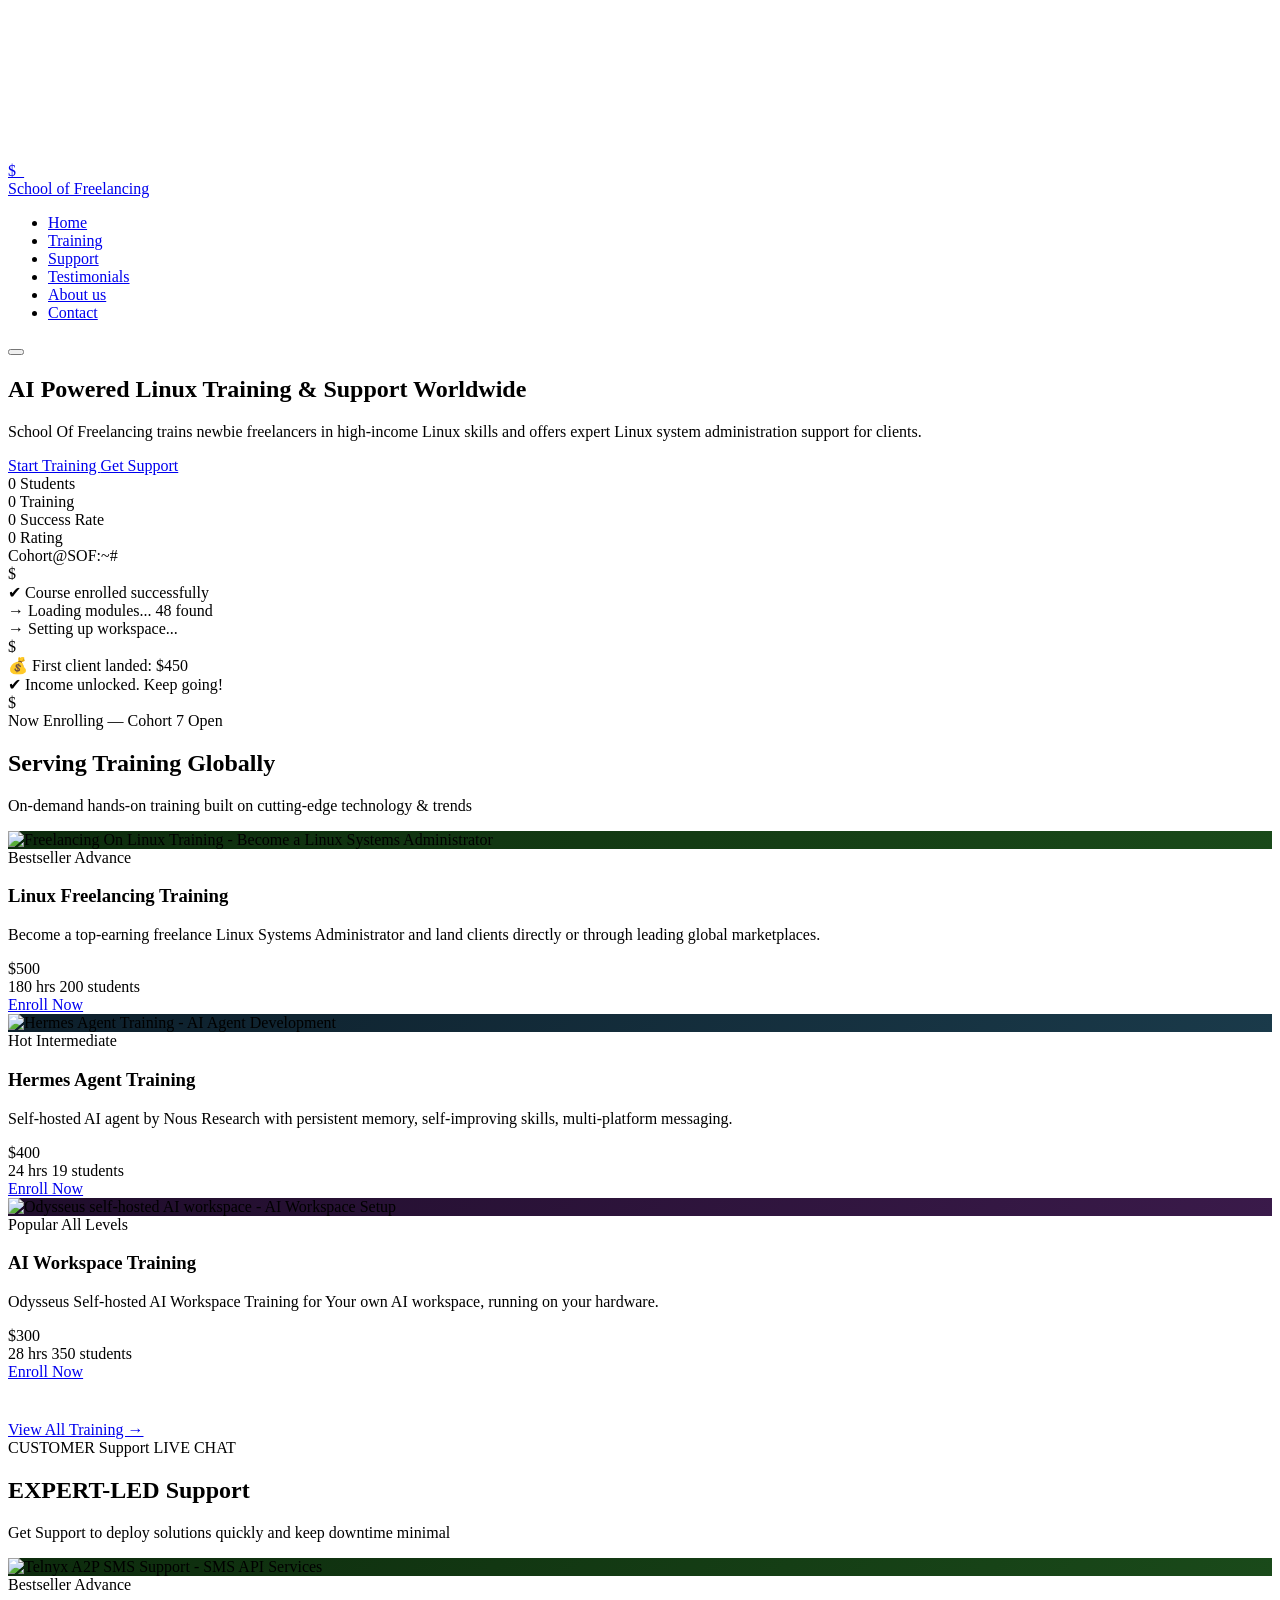
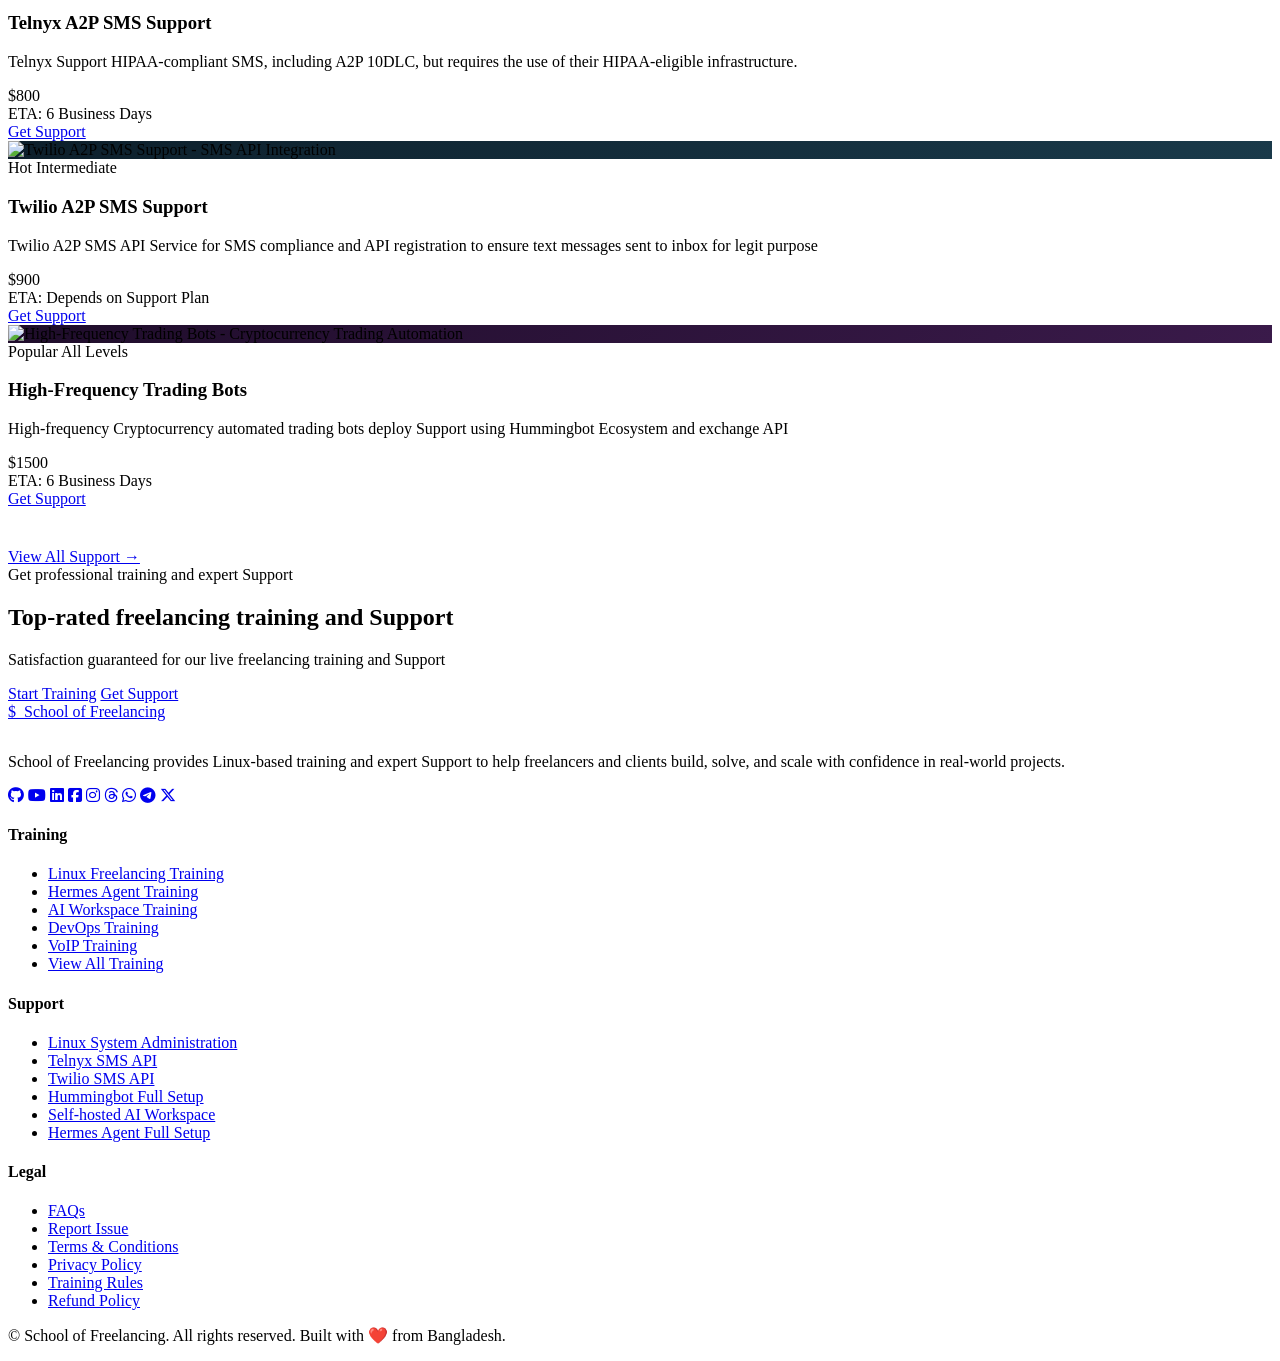
==== index.html @ 06ddefd8 "Optimize index.html with comprehensive SEO configuration for #1 ranking - Enhanced meta tags, struct" ====
<!DOCTYPE html>
<html lang="en">
<head>
<meta charset="UTF-8">
<meta name="viewport" content="width=device-width, initial-scale=1.0">
<title>Linux Freelancing Training & Cloud Support | School Of Freelancing | #1 Rated</title>

<!-- SEO Meta Tags -->
<meta name="description" content="School of Freelancing: #1 rated Linux freelancing training & cloud support. 819+ students, 98% success rate. Guaranteed minimum income (GMI). Instructor-led, 90+ hands-on modules. Enroll today!">
<meta name="keywords" content="linux freelancing training, linux system administration, cloud support, DevOps training, sysadmin freelance, remote work training, Linux certification, AI agent training, VoIP training">
<meta name="author" content="School of Freelancing">
<meta name="robots" content="index, follow, max-snippet:-1, max-image-preview:large, max-video-preview:-1">
<meta name="language" content="English">
<meta name="revisit-after" content="7">
<meta name="generator" content="School of Freelancing">

<!-- Canonical -->
<link rel="canonical" href="https://www.schooloffreelancing.com/">

<!-- Mobile & Accessibility -->
<meta name="theme-color" content="#00ff41">
<meta name="apple-mobile-web-app-capable" content="yes">
<meta name="apple-mobile-web-app-status-bar-style" content="black-translucent">

<!-- Open Graph / Facebook -->
<meta property="og:type" content="website">
<meta property="og:url" content="https://www.schooloffreelancing.com/">
<meta property="og:title" content="Linux Freelancing Training & Cloud Support | School Of Freelancing">
<meta property="og:description" content="#1 Linux freelancing training platform. 819+ students, 98% success rate, GMI guaranteed. Hands-on DevOps, AI, VoIP training for freelancers.">
<meta property="og:image" content="https://www.schooloffreelancing.com/images/og-home.jpg">
<meta property="og:image:width" content="1200">
<meta property="og:image:height" content="630">
<meta property="og:image:type" content="image/jpeg">
<meta property="og:image:alt" content="School Of Freelancing - #1 Linux Freelancing Training & Professional Cloud Support">
<meta property="og:locale" content="en_US">
<meta property="og:site_name" content="School Of Freelancing">

<!-- Twitter Card -->
<meta name="twitter:card" content="summary_large_image">
<meta name="twitter:url" content="https://www.schooloffreelancing.com/">
<meta name="twitter:title" content="Linux Freelancing Training & Cloud Support | School Of Freelancing">
<meta name="twitter:description" content="#1 Linux freelancing training. 819+ students, 98% success rate. Enroll in hands-on training today!">
<meta name="twitter:image" content="https://www.schooloffreelancing.com/images/og-home.jpg">
<meta name="twitter:creator" content="@FreelancingOf">

<!-- Structured Data / Schema.org -->
<script type="application/ld+json">
{
  "@context": "https://schema.org",
  "@graph": [
    {
      "@type": "Organization",
      "@id": "https://www.schooloffreelancing.com/#organization",
      "name": "School of Freelancing",
      "url": "https://www.schooloffreelancing.com",
      "logo": "https://www.schooloffreelancing.com/images/sof-icon-color.png",
      "image": "https://www.schooloffreelancing.com/images/og-home.jpg",
      "description": "School of Freelancing: #1 Linux freelancing training & cloud support platform. 819+ students, 98% success rate, GMI guaranteed.",
      "foundingDate": "2019-06-06",
      "contactPoint": {
        "@type": "ContactPoint",
        "telephone": "+8801748973769",
        "contactType": "Customer Service",
        "email": "office@schooloffreelancing.com",
        "areaServed": "Worldwide"
      },
      "sameAs": [
        "https://www.linkedin.com/company/schooloffreelancing",
        "https://www.facebook.com/SchoolOfFreelancing",
        "https://www.youtube.com/@SchoolOfFreelancing",
        "https://x.com/FreelancingOf",
        "https://www.instagram.com/schooloffreelancing",
        "https://www.threads.com/@schooloffreelancing",
        "https://github.com/SchoolOfFreelancing"
      ],
      "address": {
        "@type": "PostalAddress",
        "addressCountry": "BD",
        "addressLocality": "Bangladesh"
      }
    },
    {
      "@type": "WebSite",
      "@id": "https://www.schooloffreelancing.com/#website",
      "url": "https://www.schooloffreelancing.com",
      "name": "School of Freelancing",
      "description": "Linux Freelancing Training & Cloud Support",
      "potentialAction": {
        "@type": "SearchAction",
        "target": {
          "@type": "EntryPoint",
          "urlTemplate": "https://www.schooloffreelancing.com/training.html?q={search_term_string}"
        },
        "query-input": "required name=search_term_string"
      }
    },
    {
      "@type": "LocalBusiness",
      "@id": "https://www.schooloffreelancing.com/#localbusiness",
      "name": "School of Freelancing",
      "image": "https://www.schooloffreelancing.com/images/og-home.jpg",
      "description": "Linux freelancing training & cloud support services",
      "url": "https://www.schooloffreelancing.com",
      "telephone": "+8801748973769",
      "email": "office@schooloffreelancing.com",
      "areaServed": "Worldwide",
      "priceRange": "$200-$1500",
      "aggregateRating": {
        "@type": "AggregateRating",
        "@id": "https://www.schooloffreelancing.com/#rating",
        "ratingValue": "4.9",
        "ratingCount": "819",
        "bestRating": "5",
        "worstRating": "1"
      }
    },
    {
      "@type": "EducationEvent",
      "name": "Linux Freelancing Training",
      "description": "Hands-on Linux freelancing training for beginners to become professional Linux freelancers",
      "url": "https://www.schooloffreelancing.com/training.html",
      "image": "https://www.schooloffreelancing.com/images/linux.png",
      "startDate": "2026-06-28",
      "endDate": "2026-12-31",
      "eventStatus": "EventScheduled",
      "eventAttendanceMode": "OnlineEventAttendanceMode",
      "organizer": {
        "@type": "Organization",
        "@id": "https://www.schooloffreelancing.com/#organization"
      },
      "offers": {
        "@type": "Offer",
        "url": "https://www.schooloffreelancing.com/training.html",
        "price": "650",
        "priceCurrency": "USD",
        "availability": "https://schema.org/InStock",
        "validFrom": "2026-06-28"
      }
    },
    {
      "@type": "FAQPage",
      "mainEntity": [
        {
          "@type": "Question",
          "name": "What is School of Freelancing?",
          "acceptedAnswer": {
            "@type": "Answer",
            "text": "School of Freelancing is the #1 Linux freelancing training platform offering hands-on courses and professional cloud support services. We have trained 819+ students with a 98% success rate and offer guaranteed minimum income (GMI)."
          }
        },
        {
          "@type": "Question",
          "name": "Do you offer guaranteed minimum income?",
          "acceptedAnswer": {
            "@type": "Answer",
            "text": "Yes! We offer GMI (Guaranteed Minimum Income) to students who complete training and follow our program guidelines. Attend all sessions regularly and don't drop out for guaranteed income support."
          }
        },
        {
          "@type": "Question",
          "name": "What training programs are available?",
          "acceptedAnswer": {
            "@type": "Answer",
            "text": "We offer 20+ training programs including Linux Freelancing (180 hrs), DevOps (GitLab, GitHub Actions), AI Agents (Hermes, OpenClaw, LocalAI), VoIP (Telnyx, Twilio, FusionPBX), and more."
          }
        }
      ]
    }
  ]
}
</script>

<link rel="stylesheet" href="css/style.css">
<link rel="stylesheet" href="https://cdnjs.cloudflare.com/ajax/libs/font-awesome/6.7.2/css/all.min.css">

<!-- Preconnect to external domains -->
<link rel="preconnect" href="https://fonts.googleapis.com">
<link rel="preconnect" href="https://cdnjs.cloudflare.com">
<link rel="dns-prefetch" href="https://www.google-analytics.com">

</head>
<body>

<canvas id="matrix-canvas" role="presentation" aria-hidden="true"></canvas>

<!-- ===== NAVBAR ===== -->
<nav class="navbar" role="navigation" aria-label="Main navigation">
  <div class="nav-container">
    <a href="index.html" class="nav-logo" aria-label="School of Freelancing Home - #1 Linux Training Platform">
      <div class="logo-icon" aria-hidden="true">$_</div>
      <span>School of Freelancing</span>
    </a>
    <ul class="nav-links" id="nav-links" role="list">
       <li><a href="index.html" class="active" target="_self">Home</a></li>
      <li><a href="training.html" target="_self">Training</a></li>
      <li><a href="support.html" target="_self">Support</a></li>
      <li><a href="testimonials.html" target="_self">Testimonials</a></li>
      <li><a href="about.html" target="_self">About us</a></li>        
      <li><a href="contact.html" class="nav-cta" target="_self">Contact</a></li>
    </ul>
    <button class="nav-toggle" aria-label="Toggle mobile menu" aria-expanded="false" aria-controls="nav-links">
      <span></span><span></span><span></span>
    </button>
  </div>
</nav>

<!-- ===== HERO ===== -->
<section class="hero" aria-label="Hero section">
  <div class="hero-container">
    <div class="hero-content">
      
      <h1 class="hero-title" data-reveal data-delay="100">
        AI Powered Linux Training & Support Worldwide
      </h1>
      <p class="hero-subtitle" data-reveal data-delay="200">
      School Of Freelancing trains newbie freelancers in high-income Linux skills and offers expert Linux system administration support for clients.
      </p>
      <div class="hero-actions" data-reveal data-delay="300">
       <a href="training.html" target="_self" class="btn btn-primary btn-lg">
          Start Training
        </a>
        <a href="support.html" target="_self" class="btn btn-outline btn-lg">
          Get Support
        </a>
      </div>
      <div class="hero-stats" data-reveal data-delay="400">
        <div class="stat-item">
          <span class="stat-number" data-count="819" data-suffix="+">0</span>
          <span class="stat-label">Students</span>
        </div>
        <div class="stat-item">
          <span class="stat-number" data-count="21" data-suffix="+">0</span>
          <span class="stat-label">Training</span>
        </div>
        <div class="stat-item">
          <span class="stat-number" data-count="98" data-suffix="%">0</span>
          <span class="stat-label">Success Rate</span>
        </div>
        <div class="stat-item">
          <span class="stat-number" data-count="4.9" data-suffix="★">0</span>
          <span class="stat-label">Rating</span>
        </div>
      </div>
    </div>

    <!-- Terminal Window -->
    <div class="terminal-window animate-float" data-reveal data-delay="200">
      <div class="terminal-bar">
        <div class="terminal-dot dot-red"></div>
        <div class="terminal-dot dot-yellow"></div>
        <div class="terminal-dot dot-green"></div>
        <span class="terminal-title">Cohort@SOF:~#</span>
      </div>
      <div class="terminal-body">
        <div class="terminal-line">
          <span class="prompt">$</span>
          <span class="cmd" data-typewriter="enroll --course=freelancing-masterclass" data-speed="50"></span>
        </div>
        <div class="terminal-line">
          <span class="output success">✔ Course enrolled successfully</span>
        </div>
        <div class="terminal-line">
          <span class="output">→ Loading modules... 48 found</span>
        </div>
        <div class="terminal-line">
          <span class="output">→ Setting up workspace...</span>
        </div>
        <div class="terminal-line">
          <span class="prompt">$</span>
          <span class="cmd" data-typewriter="run --module=1 'Getting Clients'" data-speed="55" data-delay="2000"></span>
        </div>
        <div class="terminal-line">
          <span class="output highlight">💰 First client landed: $450</span>
        </div>
        <div class="terminal-line">
          <span class="output success">✔ Income unlocked. Keep going!</span>
        </div>
        <div class="terminal-line">
          <span class="prompt">$</span>
          <span class="cursor" aria-hidden="true"></span>
        </div>
      </div>
    </div>
  </div>
</section>

<!-- ===== FEATURED COURSES ===== -->
<section class="section" style="background:var(--bg-secondary);" id="courses" aria-labelledby="courses-heading">
  <div class="container">
    <div class="section-header" data-reveal>
        <div class="hero-badge" data-reveal>
        <span>Now Enrolling — Cohort 7 Open</span>
      </div>
      <h2 class="section-title" id="courses-heading"><span>Serving Training Globally</span></h2>
      <p class="section-subtitle">On-demand hands-on training built on cutting-edge technology & trends</p>
    </div>
    <div class="courses-grid">

      <article class="course-card" data-reveal data-delay="0">
      <div class="course-banner" style="background:linear-gradient(135deg,#0d2b0d,#1a4a1a);"><img width="40%" height="40%" src="./images/linux.png" alt="Freelancing On Linux Training - Become a Linux Systems Administrator"></div>
        <div class="course-body">
          <div class="course-tags">
            <span class="tag tag-green">Bestseller</span>
            <span class="tag tag-amber">Advance</span>
          </div>
          <h3 class="course-title">Linux Freelancing Training</h3>
          <p class="course-desc">Become a top-earning freelance Linux Systems Administrator and land clients directly or through leading global marketplaces.</p>
                    <div class="course-meta">
            <div>
              <span class="course-price">$500</span>
            </div>
            <div class="course-info">
              <span>180 hrs</span>
              <span>200 students</span>
            </div>
          </div>
          <a href="enrollment.html" target="_self" class="btn btn-primary" style="width:100%; justify-content:center;">Enroll Now</a>
        </div>
      </article>

      <article class="course-card" data-reveal data-delay="100">
        <div class="course-banner" style="background:linear-gradient(135deg,#0d1f2b,#1a3a4a);"><img width="40%" height="40%" src="./images/hermesagent.png" alt="Hermes Agent Training - AI Agent Development"></div>
        <div class="course-body">
          <div class="course-tags">
            <span class="tag tag-cyan">Hot</span>
            <span class="tag tag-amber">Intermediate</span>
          </div>
          <h3 class="course-title">Hermes Agent Training</h3>
          <p class="course-desc">Self-hosted AI agent by Nous Research with persistent memory, self-improving skills, multi-platform messaging.</p>
          <div class="course-meta">
            <div>
              <span class="course-price">$400</span>
              </div>
            <div class="course-info">
              <span>24 hrs</span>
              <span>19 students</span>
            </div>
          </div>
          <a href="enrollment.html" target="_self" class="btn btn-primary" style="width:100%; justify-content:center;">Enroll Now</a>
        </div>
      </article>

      <article class="course-card" data-reveal data-delay="200">
        <div class="course-banner" style="background:linear-gradient(135deg,#1f0d2b,#3a1a4a);"><img width="40%" height="40%" src="./images/odysseus.png" alt="Odysseus self-hosted AI workspace - AI Workspace Setup"></div>
        <div class="course-body">
          <div class="course-tags">
            <span class="tag tag-green">Popular</span>
            <span class="tag tag-amber">All Levels</span>
          </div>
          <h3 class="course-title">AI Workspace Training</h3>
          <p class="course-desc">Odysseus Self-hosted AI Workspace Training for Your own AI workspace, running on your hardware.</p>
          <div class="course-meta">
            <div>
              <span class="course-price">$300</span>
            </div>
            <div class="course-info">
              <span>28 hrs</span>
              <span>350 students</span>
            </div>
          </div>
          <a href="enrollment.html" target="_self" class="btn btn-primary" style="width:100%; justify-content:center;">Enroll Now</a>
        </div>
      </article>

    </div>
    <div class="text-center" style="margin-top:40px;" data-reveal>
      <a href="training.html" target="_self" class="btn btn-outline btn-lg">View All Training →</a>
    </div>
  </div>
</section>

<!-- ===== FEATURED Support ===== -->
<section class="section" style="background:var(--bg-secondary);" id="services" aria-labelledby="services-heading">
  <div class="container">
    <div class="section-header" data-reveal>
        <div class="hero-badge" data-reveal>
        <span>CUSTOMER Support LIVE CHAT</span>
      </div>
      <h2 class="section-title" id="services-heading"><span>EXPERT-LED Support</span></h2>
      <p class="section-subtitle">Get Support to deploy solutions quickly and keep downtime minimal</p>
    </div>
    <div class="courses-grid">

      <article class="course-card" data-reveal data-delay="0">
      <div class="course-banner" style="background:linear-gradient(135deg,#0d2b0d,#1a4a1a);"><img width="90%" height="90%" src="./images/telnyx.png" alt="Telnyx A2P SMS Support - SMS API Services"></div>
        <div class="course-body">
          <div class="course-tags">
            <span class="tag tag-green">Bestseller</span>
            <span class="tag tag-amber">Advance</span>
          </div>
          <h3 class="course-title">Telnyx A2P SMS Support</h3>
          <p class="course-desc">Telnyx Support HIPAA-compliant SMS, including A2P 10DLC, but requires the use of their HIPAA-eligible infrastructure.</p>
                    <div class="course-meta">
            <div>
              <span class="course-price">$800</span>
            </div>
            <div>
              <span>ETA:</span>
              <span>6 Business Days</span>
            </div>
          </div>
          <a href="support.html" target="_self" class="btn btn-primary" style="width:100%; justify-content:center;">Get Support</a>
        </div>
      </article>

      <article class="course-card" data-reveal data-delay="100">
        <div class="course-banner" style="background:linear-gradient(135deg,#0d1f2b,#1a3a4a);"><img src="./images/twilio.svg" alt="Twilio A2P SMS Support - SMS API Integration"></div>
        <div class="course-body">
          <div class="course-tags">
            <span class="tag tag-cyan">Hot</span>
            <span class="tag tag-amber">Intermediate</span>
          </div>
          <h3 class="course-title">Twilio A2P SMS Support</h3>
          <p class="course-desc">Twilio A2P SMS API Service for SMS compliance and API registration to ensure text messages sent to inbox for legit purpose</p>
          <div class="course-meta">
            <div>
              <span class="course-price">$900
              </div>
           <div>
              <span>ETA:</span>
              <span>Depends on Support Plan</span>
            </div>
          </div>
          <a href="support.html" target="_self" class="btn btn-primary" style="width:100%; justify-content:center;">Get Support</a>
        </div>
      </article>

      <article class="course-card" data-reveal data-delay="200">
        <div class="course-banner" style="background:linear-gradient(135deg,#1f0d2b,#3a1a4a);"><img width="40%" height="40%" src="./images/hummingbot.png" alt="High-Frequency Trading Bots - Cryptocurrency Trading Automation"></div>
        <div class="course-body">
          <div class="course-tags">
            <span class="tag tag-green">Popular</span>
            <span class="tag tag-amber">All Levels</span>
          </div>
          <h3 class="course-title">High-Frequency Trading Bots</h3>
          <p class="course-desc">High-frequency Cryptocurrency automated trading bots deploy Support using Hummingbot Ecosystem and exchange API</p>
          <div class="course-meta">
            <div>
              <span class="course-price">$1500</span>
            </div>
          <div>
              <span>ETA:</span>
              <span>6 Business Days</span>
            </div>
          </div>
          <a href="support.html" target="_self" class="btn btn-primary" style="width:100%; justify-content:center;">Get Support</a>
                  </div>
      </article>

    </div>
    <div class="text-center" style="margin-top:40px;" data-reveal>
      <a href="support.html" target="_self" class="btn btn-outline btn-lg">View All Support →</a>
    </div>
  </div>
</section>

<!-- ===== CTA ===== -->
<section class="section" aria-label="Call to action">
  <div class="container">
    <div class="cta-banner" data-reveal>
      <span class="section-label">Get professional training and expert Support</span>
      <h2><span style="color:var(--text-primary)">Top-rated freelancing training and Support</span></h2>
      <p>Satisfaction guaranteed for our live freelancing training and Support</p>
      <div class="cta-actions">
        <a href="training.html" target="_self" class="btn btn-primary btn-lg">Start Training</a>
        <a href="support.html" target="_self" class="btn btn-outline btn-lg">Get Support</a>
      </div>
    </div>
  </div>
</section>

<!-- ===== FOOTER ===== -->
<footer class="footer" role="contentinfo">
  <div class="container">
    <div class="footer-grid">
      <div class="footer-brand">
        <a href="index.html" class="nav-logo" style="display:inline-flex; margin-bottom:16px;">
          <div class="logo-icon" aria-hidden="true">$_</div>
          <span>School of Freelancing</span>
        </a>
       <p>School of Freelancing provides Linux-based training and expert Support to help freelancers and clients build, solve, and scale with confidence in real-world projects.</p>
        <div class="footer-social">
<a href="https://github.com/SchoolOfFreelancing" target="_blank" rel="noopener noreferrer" aria-label="School of Freelancing on GitHub"><i class="fa-brands fa-github"></i></a>
<a href="https://www.youtube.com/@SchoolOfFreelancing" target="_blank" rel="noopener noreferrer" aria-label="School of Freelancing on YouTube"><i class="fa-brands fa-youtube"></i></a>
<a href="https://www.linkedin.com/company/schooloffreelancing" target="_blank" rel="noopener noreferrer" aria-label="School of Freelancing on LinkedIn"><i class="fa-brands fa-linkedin"></i></a>
<a href="https://www.facebook.com/SchoolOfFreelancing" target="_blank" rel="noopener noreferrer" aria-label="School of Freelancing on Facebook"><i class="fa-brands fa-square-facebook"></i></a>
<a href="https://instagram.com/schooloffreelancing" target="_blank" rel="noopener noreferrer" aria-label="School of Freelancing on Instagram"><i class="fa-brands fa-instagram"></i></a>
<a href="https://www.threads.com/schooloffreelancing" target="_blank" rel="noopener noreferrer" aria-label="School of Freelancing on Threads"><i class="fa-brands fa-threads"></i></a>
<a href="https://wa.me/8801748973769" target="_blank" rel="noopener noreferrer" aria-label="Contact School of Freelancing on WhatsApp"><i class="fa-brands fa-whatsapp"></i></a>
<a href="https://t.me/SchoolOfFreelancingTraining" target="_blank" rel="noopener noreferrer" aria-label="School of Freelancing on Telegram"><i class="fa-brands fa-telegram"></i></a>
<a href="https://x.com/FreelancingOf" target="_blank" rel="noopener noreferrer" aria-label="School of Freelancing on X (Twitter)"><i class="fa-brands fa-x-twitter"></i></a>
   
  </div>
      </div>
      <div class="footer-col">
        <h4>Training</h4>
        <ul class="footer-links">
          <li><a href="training.html" target="_self">Linux Freelancing Training</a></li>
          <li><a href="training.html" target="_self">Hermes Agent Training</a></li>
          <li><a href="training.html" target="_self">AI Workspace Training</a></li>
          <li><a href="training.html" target="_self">DevOps Training</a></li>
          <li><a href="training.html" target="_self">VoIP Training</a></li>
          <li><a href="training.html" target="_self">View All Training</a></li>
        </ul>
      </div>
      <div class="footer-col">
        <h4>Support</h4>
        <ul class="footer-links">
          <li><a href="support.html" target="_self">Linux System Administration</a></li>
          <li><a href="support.html" target="_self">Telnyx SMS API</a></li>
          <li><a href="support.html" target="_self">Twilio SMS API</a></li>
          <li><a href="support.html" target="_self">Hummingbot Full Setup</a></li>
          <li><a href="support.html" target="_self">Self-hosted AI Workspace</a></li>
          <li><a href="support.html" target="_self">Hermes Agent Full Setup</a></li>
        </ul>
      </div>
      <div class="footer-col">
         <h4>Legal</h4>
        <ul class="footer-links">
          <li><a href="faq.html" target="_self">FAQs</a></li>
          <li><a href="https://github.com/SchoolOfFreelancing/Back-Office/issues/new" target="_blank">Report Issue</a></li>
          <li><a href="https://docs.google.com/document/d/100hITwSCOdhseu5dZUq9zSGKJ6lehx1i80rg6lJYVqQ/edit?usp=sharing" target="_blank">Terms & Conditions</a></li>
          <li><a href="https://docs.google.com/document/d/1gsSzuGvcHM8JjuwuH_Uu_bcG5LkAZFlLJZ4UNJGlP7I/edit?usp=sharing" target="_blank">Privacy Policy</a></li>
          <li><a href="https://github.com/SchoolOfFreelancing/Back-Office/wiki" target="_blank">Training Rules</a></li>
          <li><a href="https://github.com/SchoolOfFreelancing/Back-Office/wiki/Refund-Policy" target="_blank">Refund Policy</a></li>
        </ul>
      </div>
    </div>
    <div class="footer-bottom">
      <p>© School of Freelancing. All rights reserved. Built with ❤️ from Bangladesh.</p>
   </div>
  </div>
</footer>

<script src="js/main.js"></script>
</body>
</html>
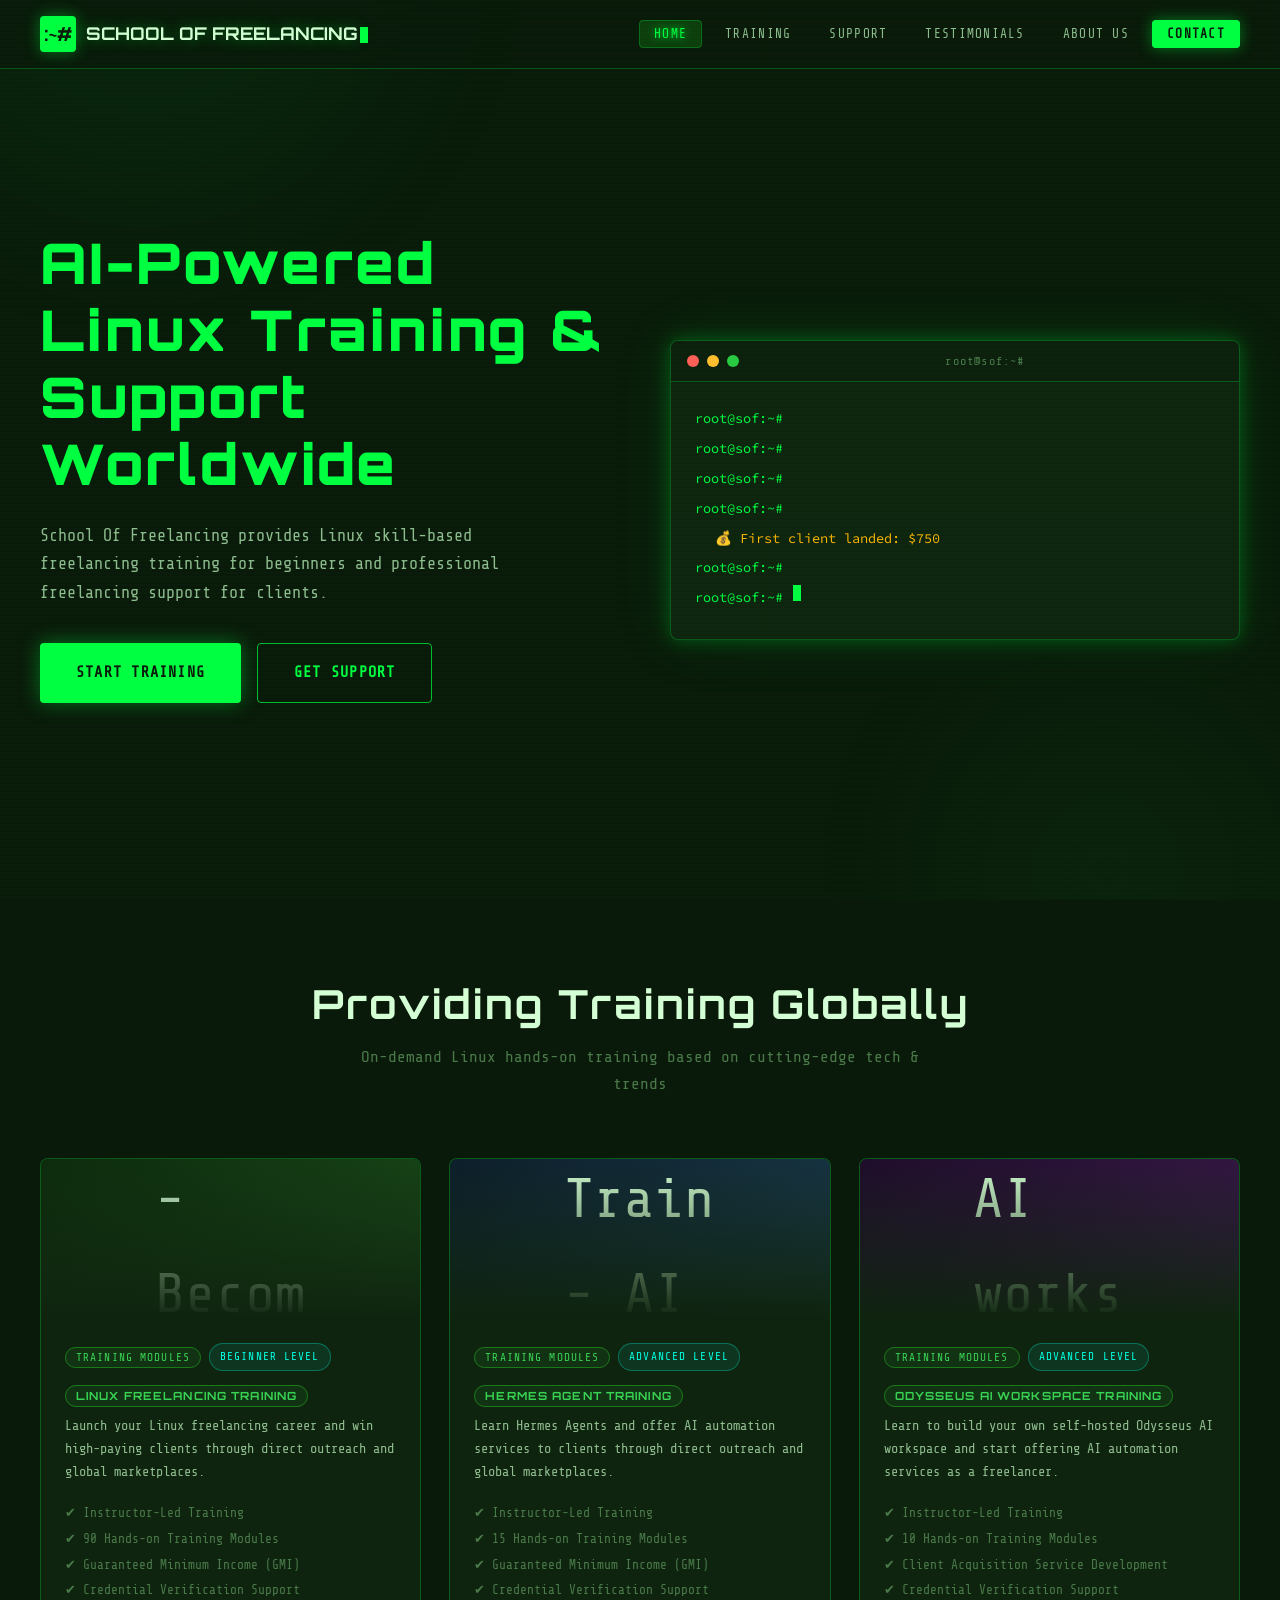
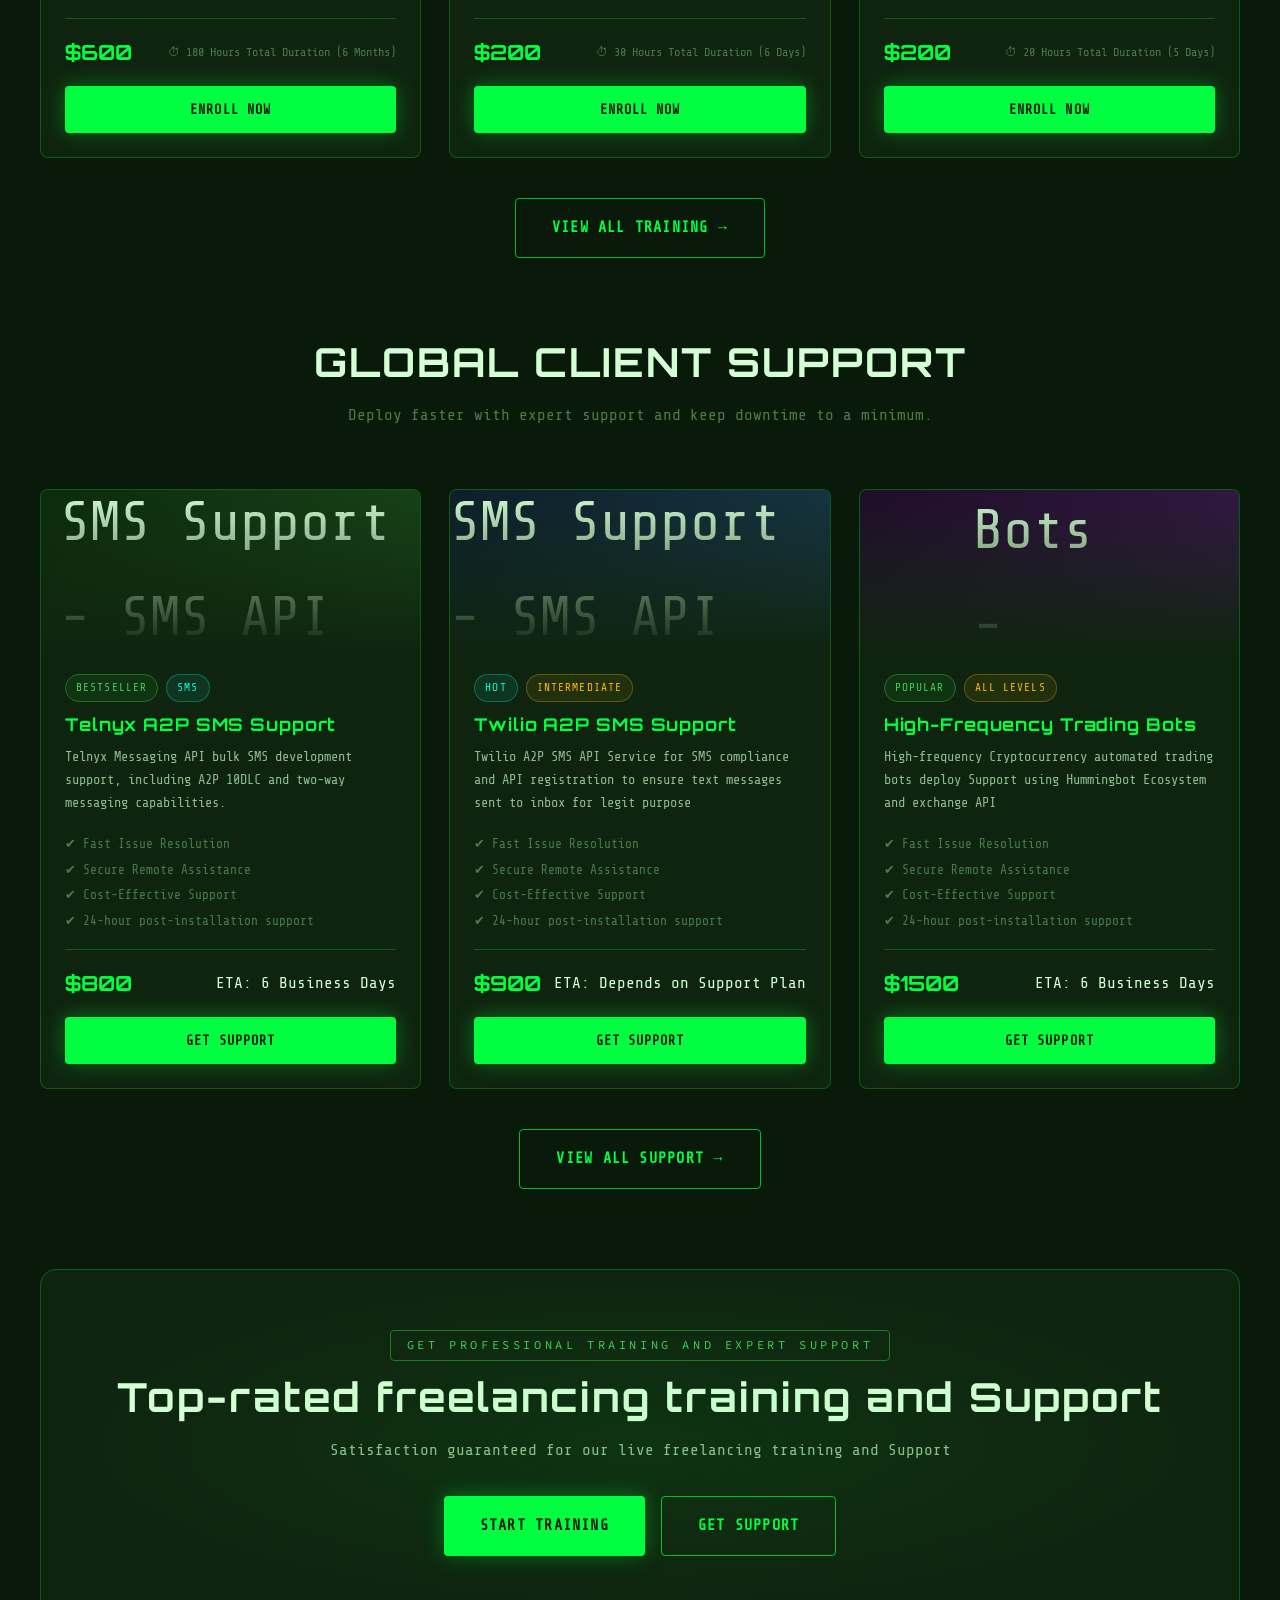
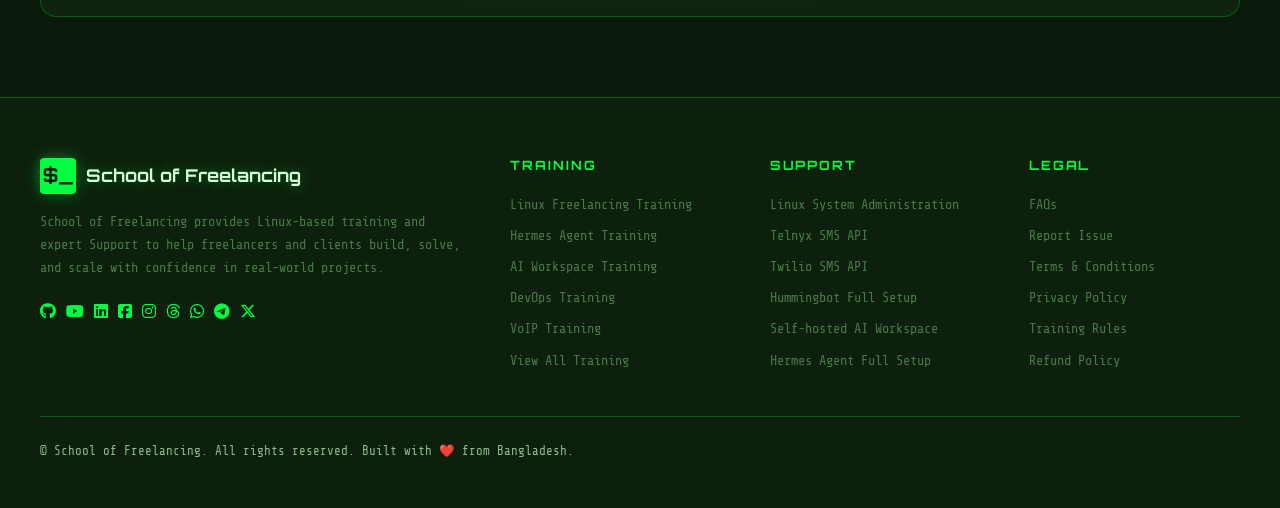
==== commit 4c4d26d3: "update code" ====
--- a/index.html
+++ b/index.html
@@ -6,8 +6,8 @@
 <title>Linux Freelancing Training & Cloud Support | School Of Freelancing | #1 Rated</title>
 
 <!-- SEO Meta Tags -->
-<meta name="description" content="School of Freelancing: #1 rated Linux freelancing training & cloud support. 819+ students, 98% success rate. Guaranteed minimum income (GMI). Instructor-led, 90+ hands-on modules. Enroll today!">
-<meta name="keywords" content="linux freelancing training, linux system administration, cloud support, DevOps training, sysadmin freelance, remote work training, Linux certification, AI agent training, VoIP training">
+<meta name="description" content="School of Freelancing: #1 rated Linux freelancing training & cloud support. 819+ students, 98% success rate. Guaranteed minimum income (GMI). Instructor-led, 90+ hands-on modules.">
+<meta name="keywords" content="linux freelancing training, linux system administration, cloud support, DevOps training, sysadmin freelance, remote work training, Linux certification, AI agent training">
 <meta name="author" content="School of Freelancing">
 <meta name="robots" content="index, follow, max-snippet:-1, max-image-preview:large, max-video-preview:-1">
 <meta name="language" content="English">
@@ -95,6 +95,22 @@
       }
     },
     {
+      "@type": "SearchAction",
+      "@id": "https://www.schooloffreelancing.com/#searchaction",
+      "target": {
+        "@type": "EntryPoint",
+        "urlTemplate": "https://www.schooloffreelancing.com/training.html?q={search_term_string}",
+        "actionPlatform": [
+          "http://schema.org/DesktopWebPlatform",
+          "http://schema.org/MobileWebPlatform"
+        ]
+      },
+      "query-input": [
+        "required name=search_term_string",
+        "required name=course_type"
+      ]
+    },
+    {
       "@type": "LocalBusiness",
       "@id": "https://www.schooloffreelancing.com/#localbusiness",
       "name": "School of Freelancing",
@@ -161,8 +177,77 @@
           "name": "What training programs are available?",
           "acceptedAnswer": {
             "@type": "Answer",
-            "text": "We offer 20+ training programs including Linux Freelancing (180 hrs), DevOps (GitLab, GitHub Actions), AI Agents (Hermes, OpenClaw, LocalAI), VoIP (Telnyx, Twilio, FusionPBX), and more."
+            "text": "We offer 20+ training programs including Linux Freelancing (180 hrs), DevOps (GitLab, GitHub Actions), AI Agents (Hermes, OpenClaw, LocalAI), VoIP (Telnyx, Twilio, FusionPBX), and SMS Gateway training."
           }
+        }
+      ]
+    },
+    {
+      "@type": "BreadcrumbList",
+      "itemListElement": [
+        {
+          "@type": "ListItem",
+          "position": 1,
+          "name": "Home",
+          "item": "https://www.schooloffreelancing.com/"
+        }
+      ]
+    },
+    {
+      "@type": "SiteNavigationElement",
+      "@id": "https://www.schooloffreelancing.com/#navigation",
+      "name": "Main Navigation Sitelinks",
+      "potentialAction": [
+        {
+          "@type": "NavigateAction",
+          "name": "Training Programs",
+          "target": "https://www.schooloffreelancing.com/training.html"
+        },
+        {
+          "@type": "NavigateAction",
+          "name": "Expert Support Services",
+          "target": "https://www.schooloffreelancing.com/support.html"
+        },
+        {
+          "@type": "NavigateAction",
+          "name": "Student Testimonials",
+          "target": "https://www.schooloffreelancing.com/testimonials.html"
+        },
+        {
+          "@type": "NavigateAction",
+          "name": "About School of Freelancing",
+          "target": "https://www.schooloffreelancing.com/about.html"
+        },
+        {
+          "@type": "NavigateAction",
+          "name": "Contact Us",
+          "target": "https://www.schooloffreelancing.com/contact.html"
+        },
+        {
+          "@type": "NavigateAction",
+          "name": "Enrollment",
+          "target": "https://www.schooloffreelancing.com/enrollment.html"
+        }
+      ]
+    },
+    {
+      "@type": "WebPage",
+      "@id": "https://www.schooloffreelancing.com/#webpage",
+      "url": "https://www.schooloffreelancing.com/",
+      "name": "Linux Freelancing Training & Cloud Support",
+      "isPartOf": {
+        "@id": "https://www.schooloffreelancing.com/#website"
+      },
+      "hasPart": [
+        {
+          "@type": "WPHeader",
+          "name": "Training Section",
+          "url": "https://www.schooloffreelancing.com/#courses"
+        },
+        {
+          "@type": "WPHeader",
+          "name": "Support Services",
+          "url": "https://www.schooloffreelancing.com/#services"
         }
       ]
     }
@@ -187,8 +272,7 @@
 <nav class="navbar" role="navigation" aria-label="Main navigation">
   <div class="nav-container">
     <a href="index.html" class="nav-logo" aria-label="School of Freelancing Home - #1 Linux Training Platform">
-      <div class="logo-icon" aria-hidden="true">$_</div>
-      <span>School of Freelancing</span>
+      <div class="logo-icon" aria-hidden="false">:~#</div><span>SCHOOL OF FREELANCING<span class="cursor" aria-hidden="true"></span></span>
     </a>
     <ul class="nav-links" id="nav-links" role="list">
        <li><a href="index.html" class="active" target="_self">Home</a></li>
@@ -208,40 +292,17 @@
 <section class="hero" aria-label="Hero section">
   <div class="hero-container">
     <div class="hero-content">
-      
+     
       <h1 class="hero-title" data-reveal data-delay="100">
-        AI Powered Linux Training & Support Worldwide
+        AI-Powered Linux Training & Support Worldwide
       </h1>
-      <p class="hero-subtitle" data-reveal data-delay="200">
-      School Of Freelancing trains newbie freelancers in high-income Linux skills and offers expert Linux system administration support for clients.
+      <p class="hero-subtitle" data-reveal data-delay="200">School Of Freelancing provides Linux skill-based freelancing training for beginners and professional freelancing support for clients.</p>
       </p>
       <div class="hero-actions" data-reveal data-delay="300">
-       <a href="training.html" target="_self" class="btn btn-primary btn-lg">
-          Start Training
-        </a>
-        <a href="support.html" target="_self" class="btn btn-outline btn-lg">
-          Get Support
-        </a>
-      </div>
-      <div class="hero-stats" data-reveal data-delay="400">
-        <div class="stat-item">
-          <span class="stat-number" data-count="819" data-suffix="+">0</span>
-          <span class="stat-label">Students</span>
-        </div>
-        <div class="stat-item">
-          <span class="stat-number" data-count="21" data-suffix="+">0</span>
-          <span class="stat-label">Training</span>
-        </div>
-        <div class="stat-item">
-          <span class="stat-number" data-count="98" data-suffix="%">0</span>
-          <span class="stat-label">Success Rate</span>
-        </div>
-        <div class="stat-item">
-          <span class="stat-number" data-count="4.9" data-suffix="★">0</span>
-          <span class="stat-label">Rating</span>
-        </div>
-      </div>
-    </div>
+       <a href="training.html" target="_self" class="btn btn-primary btn-lg">Start Training</a>
+        <a href="support.html" target="_self" class="btn btn-outline btn-lg">Get Support</a>
+      </div>
+          </div>
 
     <!-- Terminal Window -->
     <div class="terminal-window animate-float" data-reveal data-delay="200">
@@ -249,34 +310,36 @@
         <div class="terminal-dot dot-red"></div>
         <div class="terminal-dot dot-yellow"></div>
         <div class="terminal-dot dot-green"></div>
-        <span class="terminal-title">Cohort@SOF:~#</span>
-      </div>
+        <span class="terminal-title">root@sof:~#</span>
+      </div>
+      
       <div class="terminal-body">
         <div class="terminal-line">
-          <span class="prompt">$</span>
-          <span class="cmd" data-typewriter="enroll --course=freelancing-masterclass" data-speed="50"></span>
+          <span class="prompt">root@sof:~#</span>
+          <span class="cmd" data-typewriter="enroll --training=Linux Freelancing Training" data-speed="50"></span>
         </div>
         <div class="terminal-line">
-          <span class="output success">✔ Course enrolled successfully</span>
-        </div>
+         <span class="prompt">root@sof:~#</span>
+          <span class="cmd" data-typewriter="Training enrolled successfully" data-speed="50" data-delay="1750"></span>
+                  </div>
         <div class="terminal-line">
-          <span class="output">→ Loading modules... 48 found</span>
+        <span class="prompt">root@sof:~#</span>
+                  <span class="cmd" data-typewriter="Loading training modules... 90 found" data-speed="50" data-delay="2850"></span>
+        </div>
+              <div class="terminal-line">
+          <span class="prompt">root@sof:~#</span>
+          <span class="cmd" data-typewriter="complete --module=89 'search Linux projects'" data-speed="55" data-delay="4500"></span>
         </div>
         <div class="terminal-line">
-          <span class="output">→ Setting up workspace...</span>
+          <span class="output highlight">💰 First client landed: $750</span>
         </div>
         <div class="terminal-line">
-          <span class="prompt">$</span>
-          <span class="cmd" data-typewriter="run --module=1 'Getting Clients'" data-speed="55" data-delay="2000"></span>
+          <span class="prompt">root@sof:~#</span>
+         <span class="cmd" data-typewriter="Income unlocked. search more Linux projects" data-speed="55" data-delay="6000"></span>
+          
         </div>
         <div class="terminal-line">
-          <span class="output highlight">💰 First client landed: $450</span>
-        </div>
-        <div class="terminal-line">
-          <span class="output success">✔ Income unlocked. Keep going!</span>
-        </div>
-        <div class="terminal-line">
-          <span class="prompt">$</span>
+          <span class="prompt">root@sof:~#</span>
           <span class="cursor" aria-hidden="true"></span>
         </div>
       </div>
@@ -284,15 +347,12 @@
   </div>
 </section>
 
-<!-- ===== FEATURED COURSES ===== -->
-<section class="section" style="background:var(--bg-secondary);" id="courses" aria-labelledby="courses-heading">
+<!-- ===== FEATURED TRAINING ===== -->
+<section class="section no-terminal-prompt">
   <div class="container">
-    <div class="section-header" data-reveal>
-        <div class="hero-badge" data-reveal>
-        <span>Now Enrolling — Cohort 7 Open</span>
-      </div>
-      <h2 class="section-title" id="courses-heading"><span>Serving Training Globally</span></h2>
-      <p class="section-subtitle">On-demand hands-on training built on cutting-edge technology & trends</p>
+    <div class="section-header">
+      <h2 class="section-title" id="courses-heading"><span>Providing Training Globally</span></h2>
+      <p class="section-subtitle"><span>On-demand Linux hands-on training based on cutting-edge tech & trends</span></p>
     </div>
     <div class="courses-grid">
 
@@ -300,18 +360,24 @@
       <div class="course-banner" style="background:linear-gradient(135deg,#0d2b0d,#1a4a1a);"><img width="40%" height="40%" src="./images/linux.png" alt="Freelancing On Linux Training - Become a Linux Systems Administrator"></div>
         <div class="course-body">
           <div class="course-tags">
-            <span class="tag tag-green">Bestseller</span>
-            <span class="tag tag-amber">Advance</span>
-          </div>
-          <h3 class="course-title">Linux Freelancing Training</h3>
-          <p class="course-desc">Become a top-earning freelance Linux Systems Administrator and land clients directly or through leading global marketplaces.</p>
+            <a href="https://github.com/SchoolOfFreelancing/Linux-Freelancing-Training.git/" target="_blank"><span class="tag tag-green">Training Modules</span></a>
+            <span class="tag tag-cyan">Beginner Level</span>
+          </div>
+   <h3 class="course-title"><a href="https://github.com/SchoolOfFreelancing/Linux-Freelancing-Training.git/" target="_blank"><span class="tag tag-green">Linux Freelancing Training</a></h3>
+          <p class="course-desc">Launch your Linux freelancing career and win high-paying clients through direct outreach and global marketplaces.</p>
+            <ul style="font-size:0.8rem; color:var(--text-muted); margin-bottom:16px; padding-left:0;">
+            <li style="margin-bottom:4px;">✔ Instructor-Led Training</li>
+            <li style="margin-bottom:4px;">✔ 90 Hands-on Training Modules</li>
+            <li style="margin-bottom:4px;">✔ Guaranteed Minimum Income (GMI)</li>
+            <li>✔ Credential Verification Support</li>
+          </ul>
                     <div class="course-meta">
             <div>
-              <span class="course-price">$500</span>
+              <span class="course-price">$600</span>
             </div>
             <div class="course-info">
-              <span>180 hrs</span>
-              <span>200 students</span>
+              <span>180 Hours Total Duration (6 Months)</span>
+             
             </div>
           </div>
           <a href="enrollment.html" target="_self" class="btn btn-primary" style="width:100%; justify-content:center;">Enroll Now</a>
@@ -322,18 +388,23 @@
         <div class="course-banner" style="background:linear-gradient(135deg,#0d1f2b,#1a3a4a);"><img width="40%" height="40%" src="./images/hermesagent.png" alt="Hermes Agent Training - AI Agent Development"></div>
         <div class="course-body">
           <div class="course-tags">
-            <span class="tag tag-cyan">Hot</span>
-            <span class="tag tag-amber">Intermediate</span>
-          </div>
-          <h3 class="course-title">Hermes Agent Training</h3>
-          <p class="course-desc">Self-hosted AI agent by Nous Research with persistent memory, self-improving skills, multi-platform messaging.</p>
+            <a href="https://github.com/SchoolOfFreelancing/Hermes-Agent-Training.git/" target="_blank"><span class="tag tag-green">Training Modules</span></a>
+            <span class="tag tag-cyan">Advanced Level</span>
+          </div>
+          <h3 class="course-title"><a href="https://github.com/SchoolOfFreelancing/Hermes-Agent-Training.git/" target="_blank"><span class="tag tag-green">Hermes Agent Training</a></h3>
+          <p class="course-desc">Learn Hermes Agents and offer AI automation services to clients through direct outreach and global marketplaces.</p>
+            <ul style="font-size:0.8rem; color:var(--text-muted); margin-bottom:16px; padding-left:0;">
+            <li style="margin-bottom:4px;">✔ Instructor-Led Training</li>
+            <li style="margin-bottom:4px;">✔ 15 Hands-on Training Modules</li>
+            <li style="margin-bottom:4px;">✔ Guaranteed Minimum Income (GMI)</li>
+            <li>✔ Credential Verification Support</li>
+          </ul>
           <div class="course-meta">
             <div>
-              <span class="course-price">$400</span>
+              <span class="course-price">$200</span>
               </div>
             <div class="course-info">
-              <span>24 hrs</span>
-              <span>19 students</span>
+                  <span>30 Hours Total Duration (6 Days)</span>
             </div>
           </div>
           <a href="enrollment.html" target="_self" class="btn btn-primary" style="width:100%; justify-content:center;">Enroll Now</a>
@@ -344,18 +415,23 @@
         <div class="course-banner" style="background:linear-gradient(135deg,#1f0d2b,#3a1a4a);"><img width="40%" height="40%" src="./images/odysseus.png" alt="Odysseus self-hosted AI workspace - AI Workspace Setup"></div>
         <div class="course-body">
           <div class="course-tags">
-            <span class="tag tag-green">Popular</span>
-            <span class="tag tag-amber">All Levels</span>
-          </div>
-          <h3 class="course-title">AI Workspace Training</h3>
-          <p class="course-desc">Odysseus Self-hosted AI Workspace Training for Your own AI workspace, running on your hardware.</p>
+            <a href="https://github.com/SchoolOfFreelancing/Odysseus-AI-Workspace-Training.git/" target="_blank"><span class="tag tag-green">Training Modules</span></a>
+            <span class="tag tag-cyan">Advanced Level</span>
+          </div>
+          <h3 class="course-title"><a href="https://github.com/SchoolOfFreelancing/Odysseus-AI-Workspace-Training.git/" target="_blank"><span class="tag tag-green">Odysseus AI Workspace Training</a></h3>
+          <p class="course-desc">Learn to build your own self-hosted Odysseus AI workspace and start offering AI automation services as a freelancer.</p>
+           <ul style="font-size:0.8rem; color:var(--text-muted); margin-bottom:16px; padding-left:0;">
+            <li style="margin-bottom:4px;">✔ Instructor-Led Training</li>
+            <li style="margin-bottom:4px;">✔ 10 Hands-on Training Modules</li>
+            <li style="margin-bottom:4px;">✔ Client Acquisition Service Development</li>
+            <li>✔ Credential Verification Support</li>
+          </ul>
           <div class="course-meta">
             <div>
-              <span class="course-price">$300</span>
+              <span class="course-price">$200</span>
             </div>
             <div class="course-info">
-              <span>28 hrs</span>
-              <span>350 students</span>
+          <span>20 Hours Total Duration (5 Days)</span>
             </div>
           </div>
           <a href="enrollment.html" target="_self" class="btn btn-primary" style="width:100%; justify-content:center;">Enroll Now</a>
@@ -370,14 +446,12 @@
 </section>
 
 <!-- ===== FEATURED Support ===== -->
-<section class="section" style="background:var(--bg-secondary);" id="services" aria-labelledby="services-heading">
+<section>
   <div class="container">
     <div class="section-header" data-reveal>
-        <div class="hero-badge" data-reveal>
-        <span>CUSTOMER Support LIVE CHAT</span>
-      </div>
-      <h2 class="section-title" id="services-heading"><span>EXPERT-LED Support</span></h2>
-      <p class="section-subtitle">Get Support to deploy solutions quickly and keep downtime minimal</p>
+      
+      <h2 class="section-title" id="services-heading"><span>GLOBAL CLIENT SUPPORT</span></h2>
+      <p class="section-subtitle">Deploy faster with expert support and keep downtime to a minimum.</p>
     </div>
     <div class="courses-grid">
 
@@ -386,10 +460,16 @@
         <div class="course-body">
           <div class="course-tags">
             <span class="tag tag-green">Bestseller</span>
-            <span class="tag tag-amber">Advance</span>
+            <span class="tag tag-cyan">SMS</span>
           </div>
           <h3 class="course-title">Telnyx A2P SMS Support</h3>
-          <p class="course-desc">Telnyx Support HIPAA-compliant SMS, including A2P 10DLC, but requires the use of their HIPAA-eligible infrastructure.</p>
+          <p class="course-desc">Telnyx Messaging API bulk SMS development support, including A2P 10DLC and two-way messaging capabilities.</p>
+           <ul style="font-size:0.8rem; color:var(--text-muted); margin-bottom:16px; padding-left:0;">
+                <li style="margin-bottom:4px;">✔ Fast Issue Resolution</li>
+            <li style="margin-bottom:4px;">✔ Secure Remote Assistance</li>
+            <li style="margin-bottom:4px;">✔ Cost-Effective Support</li>
+            <li>✔ 24-hour post-installation support</li>
+          </ul>
                     <div class="course-meta">
             <div>
               <span class="course-price">$800</span>
@@ -412,6 +492,12 @@
           </div>
           <h3 class="course-title">Twilio A2P SMS Support</h3>
           <p class="course-desc">Twilio A2P SMS API Service for SMS compliance and API registration to ensure text messages sent to inbox for legit purpose</p>
+           <ul style="font-size:0.8rem; color:var(--text-muted); margin-bottom:16px; padding-left:0;">
+                <li style="margin-bottom:4px;">✔ Fast Issue Resolution</li>
+            <li style="margin-bottom:4px;">✔ Secure Remote Assistance</li>
+            <li style="margin-bottom:4px;">✔ Cost-Effective Support</li>
+            <li>✔ 24-hour post-installation support</li>
+          </ul>
           <div class="course-meta">
             <div>
               <span class="course-price">$900
@@ -434,6 +520,12 @@
           </div>
           <h3 class="course-title">High-Frequency Trading Bots</h3>
           <p class="course-desc">High-frequency Cryptocurrency automated trading bots deploy Support using Hummingbot Ecosystem and exchange API</p>
+           <ul style="font-size:0.8rem; color:var(--text-muted); margin-bottom:16px; padding-left:0;">
+                <li style="margin-bottom:4px;">✔ Fast Issue Resolution</li>
+            <li style="margin-bottom:4px;">✔ Secure Remote Assistance</li>
+            <li style="margin-bottom:4px;">✔ Cost-Effective Support</li>
+            <li>✔ 24-hour post-installation support</li>
+          </ul>
           <div class="course-meta">
             <div>
               <span class="course-price">$1500</span>
--- a/css/style.css
+++ b/css/style.css
@@ -0,0 +1,1870 @@
+/* ============================================================
+   School of Freelancing — Dark Forest Green Terminal Theme
+   style.css
+   ============================================================ */
+
+/* ---------- Google Fonts Import ---------- */
+@import url('https://fonts.googleapis.com/css2?family=Share+Tech+Mono&family=Orbitron:wght@400;700;900&family=Source+Code+Pro:wght@300;400;600&display=swap');
+
+/* ---------- CSS Custom Properties ---------- */
+:root {
+  --bg-primary:    #0a1a0a;
+  --bg-secondary:  #0d1f0d;
+  --bg-card:       #0f240f;
+  --bg-glass:      rgba(15, 36, 15, 0.85);
+  --green-bright:  #00ff41;
+  --green-mid:     #39d353;
+  --green-dim:     #1a7a1a;
+  --green-faint:   #0d3d0d;
+  --green-glow:    rgba(0, 255, 65, 0.4);
+  --green-glow2:   rgba(0, 255, 65, 0.15);
+  --text-primary:  #d4ffd4;
+  --text-secondary:#8fbc8f;
+  --text-muted:    #4a7a4a;
+  --accent-amber:  #ffb700;
+  --accent-cyan:   #00ffe1;
+  --border-color:  rgba(0, 255, 65, 0.25);
+  --border-active: rgba(0, 255, 65, 0.7);
+  --font-mono:     'Share Tech Mono', 'Courier New', monospace;
+  --font-display:  'Orbitron', monospace;
+  --font-code:     'Source Code Pro', monospace;
+  --radius-sm:     4px;
+  --radius-md:     8px;
+  --radius-lg:     16px;
+  --shadow-glow:   0 0 20px rgba(0, 255, 65, 0.3), 0 0 60px rgba(0, 255, 65, 0.1);
+  --shadow-card:   0 4px 30px rgba(0, 0, 0, 0.5);
+  --transition:    all 0.3s cubic-bezier(0.4, 0, 0.2, 1);
+}
+
+/* ---------- Reset & Base ---------- */
+*, *::before, *::after { box-sizing: border-box; margin: 0; padding: 0; }
+
+html {
+  scroll-behavior: smooth;
+  font-size: 16px;
+}
+
+body {
+  background-color: var(--bg-primary);
+  color: var(--text-primary);
+  font-family: var(--font-mono);
+  line-height: 1.7;
+  overflow-x: hidden;
+  position: relative;
+}
+
+/* Scanline overlay */
+body::before {
+  content: '';
+  position: fixed;
+  top: 0; left: 0;
+  width: 100%; height: 100%;
+  background: repeating-linear-gradient(
+    0deg,
+    transparent,
+    transparent 2px,
+    rgba(0, 255, 65, 0.015) 2px,
+    rgba(0, 255, 65, 0.015) 4px
+  );
+  pointer-events: none;
+  z-index: 9999;
+}
+
+/* Matrix rain canvas */
+#matrix-canvas {
+  position: fixed;
+  top: 0; left: 0;
+  width: 100%; height: 100%;
+  opacity: 0.04;
+  z-index: 0;
+  pointer-events: none;
+}
+
+/* ---------- Typography ---------- */
+h1, h2, h3, h4, h5, h6 {
+  font-family: var(--font-display);
+  color: var(--green-bright);
+  line-height: 1.2;
+  letter-spacing: 0.05em;
+}
+
+h1 { font-size: clamp(2rem, 5vw, 3.5rem); font-weight: 900; }
+h2 { font-size: clamp(1.5rem, 3.5vw, 2.5rem); font-weight: 700; }
+h3 { font-size: clamp(1.1rem, 2.5vw, 1.6rem); }
+h4 { font-size: 1.1rem; }
+
+p { margin-bottom: 1rem; color: var(--text-secondary); }
+
+a {
+  color: var(--green-bright);
+  text-decoration: none;
+  transition: var(--transition);
+}
+a:hover { color: #fff; text-shadow: 0 0 10px var(--green-bright); }
+
+ul { list-style: none; }
+
+img { max-width: 100%; height: auto; display: block; }
+
+/* ---------- Selection ---------- */
+::selection {
+  background: var(--green-bright);
+  color: var(--bg-primary);
+}
+
+/* ---------- Scrollbar ---------- */
+::-webkit-scrollbar { width: 8px; }
+::-webkit-scrollbar-track { background: var(--bg-primary); }
+::-webkit-scrollbar-thumb {
+  background: var(--green-dim);
+  border-radius: 4px;
+}
+::-webkit-scrollbar-thumb:hover { background: var(--green-bright); }
+
+/* ---------- Layout Utilities ---------- */
+.container {
+  width: min(1200px, 94%);
+  margin-inline: auto;
+}
+
+.section {
+  padding: 80px 0;
+  position: relative;
+  z-index: 1;
+}
+
+.section-header {
+  text-align: center;
+  margin-bottom: 60px;
+}
+
+.section-label {
+  display: inline-block;
+  font-family: var(--font-code);
+  font-size: 0.75rem;
+  color: var(--green-mid);
+  letter-spacing: 0.3em;
+  text-transform: uppercase;
+  margin-bottom: 12px;
+  border: 1px solid var(--green-dim);
+  padding: 4px 16px;
+  border-radius: var(--radius-sm);
+}
+
+.section-title {
+  margin-bottom: 16px;
+}
+
+.section-title span { color: var(--text-primary); }
+
+.section-subtitle {
+  font-size: 1rem;
+  color: var(--text-muted);
+  max-width: 600px;
+  margin-inline: auto;
+}
+
+/* Terminal prompt decorations */
+.section-header::before {
+  content: "";
+}
+
+/* ---------- Navigation ---------- */
+.navbar {
+  position: fixed;
+  top: 0; left: 0;
+  width: 100%;
+  z-index: 1000;
+  padding: 16px 0;
+  background: rgba(10, 26, 10, 0.9);
+  backdrop-filter: blur(12px);
+  border-bottom: 1px solid var(--border-color);
+  transition: var(--transition);
+}
+
+.navbar.scrolled {
+  padding: 10px 0;
+  border-bottom-color: var(--border-active);
+  box-shadow: 0 4px 30px rgba(0, 255, 65, 0.1);
+}
+
+.nav-container {
+  display: flex;
+  align-items: center;
+  justify-content: space-between;
+  width: min(1200px, 94%);
+  margin-inline: auto;
+}
+
+.nav-logo {
+  display: flex;
+  align-items: center;
+  gap: 10px;
+  font-family: var(--font-display);
+  font-size: 1.1rem;
+  font-weight: 700;
+  color: var(--green-bright);
+  text-shadow: 0 0 15px var(--green-glow);
+}
+
+.nav-logo .logo-icon {
+  width: 36px; height: 36px;
+  background: var(--green-bright);
+  border-radius: var(--radius-sm);
+  display: flex; align-items: center; justify-content: center;
+  color: var(--bg-primary);
+  font-size: 1.2rem;
+  box-shadow: 0 0 15px var(--green-glow);
+}
+
+.nav-logo span { color: var(--text-primary); }
+
+.nav-links {
+  display: flex;
+  align-items: center;
+  gap: 8px;
+}
+
+.nav-links a {
+  font-size: 0.8rem;
+  letter-spacing: 0.1em;
+  text-transform: uppercase;
+  color: var(--text-secondary);
+  padding: 6px 14px;
+  border-radius: var(--radius-sm);
+  border: 1px solid transparent;
+  transition: var(--transition);
+}
+
+.nav-links a:hover,
+.nav-links a.active {
+  color: var(--green-bright);
+  border-color: var(--border-color);
+  background: var(--green-faint);
+  text-shadow: 0 0 8px var(--green-bright);
+}
+
+.nav-cta {
+  background: var(--green-bright) !important;
+  color: var(--bg-primary) !important;
+  border-color: var(--green-bright) !important;
+  font-weight: 600;
+  box-shadow: 0 0 15px var(--green-glow);
+}
+
+.nav-cta:hover {
+  background: var(--green-mid) !important;
+  text-shadow: none !important;
+  transform: translateY(-1px);
+}
+
+.nav-toggle {
+  display: none;
+  flex-direction: column;
+  gap: 5px;
+  cursor: pointer;
+  background: none;
+  border: none;
+  padding: 4px;
+}
+
+.nav-toggle span {
+  display: block;
+  width: 24px; height: 2px;
+  background: var(--green-bright);
+  border-radius: 2px;
+  transition: var(--transition);
+}
+
+/* ---------- Hero Section ---------- */
+.hero {
+  min-height: 100vh;
+  display: flex;
+  align-items: center;
+  padding-top: 80px;
+  position: relative;
+  overflow: hidden;
+}
+
+.hero::before {
+  content: '';
+  position: absolute;
+  top: -50%; left: -20%;
+  width: 800px; height: 800px;
+  background: radial-gradient(circle, rgba(0, 255, 65, 0.06) 0%, transparent 70%);
+  pointer-events: none;
+}
+
+.hero::after {
+  content: '';
+  position: absolute;
+  bottom: -30%; right: -10%;
+  width: 600px; height: 600px;
+  background: radial-gradient(circle, rgba(57, 211, 83, 0.04) 0%, transparent 70%);
+  pointer-events: none;
+}
+
+.hero-container {
+  display: grid;
+  grid-template-columns: 1fr 1fr;
+  gap: 60px;
+  align-items: center;
+  width: min(1200px, 94%);
+  margin-inline: auto;
+  position: relative;
+  z-index: 1;
+}
+
+.hero-badge {
+  display: inline-flex;
+  align-items: center;
+  gap: 8px;
+  background: var(--green-faint);
+  border: 1px solid var(--border-color);
+  border-radius: 100px;
+  padding: 6px 16px;
+  font-size: 0.75rem;
+  color: var(--green-mid);
+  margin-bottom: 24px;
+  letter-spacing: 0.1em;
+}
+
+.hero-badge::before { content: '●'; color: var(--green-bright); animation: blink 1s infinite; }
+
+.hero-title {
+  margin-bottom: 24px;
+}
+
+.hero-title .line2 {
+  color: var(--text-primary);
+  display: block;
+}
+
+.hero-title .highlight {
+  color: var(--green-bright);
+  text-shadow: 0 0 30px var(--green-glow);
+}
+
+.hero-subtitle {
+  font-size: 1.05rem;
+  color: var(--text-secondary);
+  margin-bottom: 36px;
+  max-width: 500px;
+}
+
+.hero-actions {
+  display: flex;
+  gap: 16px;
+  flex-wrap: wrap;
+  margin-bottom: 48px;
+}
+
+.hero-stats {
+  display: flex;
+  gap: 32px;
+}
+
+.stat-item {
+  text-align: left;
+}
+
+.stat-number {
+  font-family: var(--font-display);
+  font-size: 1.8rem;
+  font-weight: 900;
+  color: var(--green-bright);
+  text-shadow: 0 0 15px var(--green-glow);
+  display: block;
+  line-height: 1;
+  margin-bottom: 4px;
+}
+
+.stat-label {
+  font-size: 0.7rem;
+  color: var(--text-muted);
+  letter-spacing: 0.1em;
+  text-transform: uppercase;
+}
+
+/* Terminal Window */
+.terminal-window {
+  background: var(--bg-card);
+  border: 1px solid var(--border-color);
+  border-radius: var(--radius-md);
+  overflow: hidden;
+  box-shadow: var(--shadow-glow), var(--shadow-card);
+}
+
+.terminal-bar {
+  background: var(--bg-secondary);
+  padding: 10px 16px;
+  display: flex;
+  align-items: center;
+  gap: 8px;
+  border-bottom: 1px solid var(--border-color);
+}
+
+.terminal-dot {
+  width: 12px; height: 12px;
+  border-radius: 50%;
+}
+
+.dot-red    { background: #ff5f57; }
+.dot-yellow { background: #ffbd2e; }
+.dot-green  { background: #28ca41; }
+
+.terminal-title {
+  flex: 1;
+  text-align: center;
+  font-size: 0.75rem;
+  color: var(--text-muted);
+  letter-spacing: 0.1em;
+}
+
+.terminal-body {
+  padding: 24px;
+  font-family: var(--font-code);
+  font-size: 0.85rem;
+  line-height: 1.9;
+}
+
+.terminal-line {
+  display: flex;
+  gap: 8px;
+  margin-bottom: 4px;
+}
+
+.prompt { color: var(--green-bright); }
+.cmd    { color: var(--text-primary); }
+.output { color: var(--text-secondary); padding-left: 20px; }
+.output.success { color: var(--green-mid); }
+.output.highlight { color: var(--accent-amber); }
+
+.cursor {
+  display: inline-block;
+  width: 8px; height: 16px;
+  background: var(--green-bright);
+  animation: blink 1s infinite;
+  vertical-align: middle;
+  margin-left: 2px;
+}
+
+/* ---------- Buttons ---------- */
+.btn {
+  display: inline-flex;
+  align-items: center;
+  gap: 8px;
+  padding: 12px 28px;
+  border-radius: var(--radius-sm);
+  font-family: var(--font-mono);
+  font-size: 0.85rem;
+  letter-spacing: 0.08em;
+  text-transform: uppercase;
+  font-weight: 600;
+  cursor: pointer;
+  border: none;
+  transition: var(--transition);
+  text-decoration: none;
+  position: relative;
+  overflow: hidden;
+}
+
+.btn::before {
+  content: '';
+  position: absolute;
+  top: 0; left: -100%;
+  width: 100%; height: 100%;
+  background: linear-gradient(90deg, transparent, rgba(255,255,255,0.1), transparent);
+  transition: left 0.5s;
+}
+
+.btn:hover::before { left: 100%; }
+
+.btn-primary {
+  background: var(--green-bright);
+  color: var(--bg-primary);
+  box-shadow: 0 0 20px var(--green-glow), 0 4px 15px rgba(0,0,0,0.3);
+}
+
+.btn-primary:hover {
+  background: #00e639;
+  transform: translateY(-2px);
+  box-shadow: 0 0 30px var(--green-glow), 0 8px 25px rgba(0,0,0,0.4);
+  color: var(--bg-primary);
+}
+
+.btn-outline {
+  background: transparent;
+  color: var(--green-bright);
+  border: 1px solid var(--border-active);
+}
+
+.btn-outline:hover {
+  background: var(--green-faint);
+  color: var(--green-bright);
+  box-shadow: 0 0 15px var(--green-glow2);
+  transform: translateY(-2px);
+}
+
+.btn-secondary {
+  background: var(--bg-card);
+  color: var(--text-secondary);
+  border: 1px solid var(--border-color);
+}
+
+.btn-secondary:hover {
+  color: var(--green-bright);
+  border-color: var(--border-active);
+}
+
+.btn-lg {
+  padding: 16px 36px;
+  font-size: 0.95rem;
+}
+
+.btn-sm {
+  padding: 8px 18px;
+  font-size: 0.78rem;
+}
+
+/* ---------- Cards ---------- */
+.card {
+  background: var(--bg-card);
+  border: 1px solid var(--border-color);
+  border-radius: var(--radius-md);
+  padding: 28px;
+  transition: var(--transition);
+  position: relative;
+  overflow: hidden;
+}
+
+.card::before {
+  content: '';
+  position: absolute;
+  top: 0; left: 0;
+  width: 100%; height: 2px;
+  background: linear-gradient(90deg, transparent, var(--green-bright), transparent);
+  opacity: 0;
+  transition: var(--transition);
+}
+
+.card:hover {
+  border-color: var(--border-active);
+  transform: translateY(-4px);
+  box-shadow: var(--shadow-glow), var(--shadow-card);
+}
+
+.card:hover::before { opacity: 1; }
+
+/* ---------- Features Grid ---------- */
+.features-grid {
+  display: grid;
+  grid-template-columns: repeat(auto-fit, minmax(280px, 1fr));
+  gap: 24px;
+}
+
+.feature-card {
+  background: var(--bg-card);
+  border: 1px solid var(--border-color);
+  border-radius: var(--radius-md);
+  padding: 28px;
+  transition: var(--transition);
+  position: relative;
+  overflow: hidden;
+}
+
+.feature-card::before {
+  content: '';
+  position: absolute;
+  top: 0; left: 0;
+  width: 100%; height: 2px;
+  background: linear-gradient(90deg, transparent, var(--green-bright), transparent);
+  opacity: 0;
+  transition: var(--transition);
+}
+
+.feature-card:hover {
+  border-color: var(--border-active);
+  transform: translateY(-4px);
+  box-shadow: var(--shadow-glow), var(--shadow-card);
+}
+
+.feature-card:hover::before { opacity: 1; }
+
+.feature-icon {
+  width: 52px; height: 52px;
+  background: var(--green-faint);
+  border: 1px solid var(--border-color);
+  border-radius: var(--radius-sm);
+  display: flex; align-items: center; justify-content: center;
+  font-size: 1.5rem;
+  margin-bottom: 20px;
+  transition: var(--transition);
+}
+
+.feature-card:hover .feature-icon {
+  background: var(--green-bright);
+  border-color: var(--green-bright);
+  box-shadow: 0 0 20px var(--green-glow);
+}
+
+.feature-title {
+  font-family: var(--font-display);
+  font-size: 1rem;
+  font-weight: 700;
+  color: var(--green-bright);
+  margin-bottom: 10px;
+  letter-spacing: 0.05em;
+}
+
+.feature-desc {
+  font-size: 0.88rem;
+  color: var(--text-secondary);
+  line-height: 1.7;
+  margin: 0;
+}
+
+/* ---------- Courses Section ---------- */
+.courses-grid {
+  display: grid;
+  grid-template-columns: repeat(auto-fit, minmax(320px, 1fr));
+  gap: 28px;
+}
+
+.course-card {
+  background: var(--bg-card);
+  border: 1px solid var(--border-color);
+  border-radius: var(--radius-md);
+  overflow: hidden;
+  transition: var(--transition);
+  display: flex;
+  flex-direction: column;
+}
+
+.course-card:hover {
+  border-color: var(--border-active);
+  transform: translateY(-6px);
+  box-shadow: var(--shadow-glow), var(--shadow-card);
+}
+
+.course-banner {
+  height: 160px;
+  display: flex;
+  align-items: center;
+  justify-content: center;
+  font-size: 3.5rem;
+  position: relative;
+  overflow: hidden;
+}
+
+.course-banner::after {
+  content: '';
+  position: absolute;
+  inset: 0;
+  background: linear-gradient(180deg, transparent, var(--bg-card));
+}
+
+.course-body {
+  padding: 24px;
+  flex: 1;
+  display: flex;
+  flex-direction: column;
+}
+
+.course-tags {
+  display: flex;
+  gap: 8px;
+  flex-wrap: wrap;
+  margin-bottom: 12px;
+}
+
+.tag {
+  font-size: 0.7rem;
+  letter-spacing: 0.1em;
+  text-transform: uppercase;
+  padding: 3px 10px;
+  border-radius: 100px;
+  border: 1px solid;
+}
+
+.tag-green  { color: var(--green-mid);    border-color: var(--green-dim);     background: rgba(57,211,83,0.08); }
+.tag-amber  { color: var(--accent-amber); border-color: rgba(255,183,0,0.3);  background: rgba(255,183,0,0.08); }
+.tag-cyan   { color: var(--accent-cyan);  border-color: rgba(0,255,225,0.3);  background: rgba(0,255,225,0.08); }
+
+.course-title {
+  font-size: 1.1rem;
+  margin-bottom: 10px;
+  color: var(--green-bright);
+}
+
+.course-desc {
+  font-size: 0.85rem;
+  color: var(--text-secondary);
+  line-height: 1.7;
+  margin-bottom: 20px;
+  flex: 1;
+}
+
+.course-meta {
+  display: flex;
+  align-items: center;
+  justify-content: space-between;
+  padding-top: 16px;
+  border-top: 1px solid var(--border-color);
+  margin-bottom: 16px;
+}
+
+.course-price {
+  font-family: var(--font-display);
+  font-size: 1.3rem;
+  font-weight: 700;
+  color: var(--green-bright);
+}
+
+.course-price .currency { font-size: 0.9rem; }
+.course-price .original {
+  text-decoration: line-through;
+  color: var(--text-muted);
+  font-size: 0.85rem;
+  font-family: var(--font-mono);
+  margin-left: 8px;
+}
+
+.course-info {
+  font-size: 0.75rem;
+  color: var(--text-muted);
+  display: flex;
+  gap: 12px;
+}
+
+.course-info span::before { content: '⏱ '; }
+
+
+/* ---------- Testimonials ---------- */
+.testimonials-grid {
+  display: grid;
+  grid-template-columns: repeat(auto-fit, minmax(300px, 1fr));
+  gap: 24px;
+}
+
+.testimonial-card {
+  background: var(--bg-card);
+  border: 1px solid var(--border-color);
+  border-radius: var(--radius-md);
+  padding: 28px;
+  transition: var(--transition);
+}
+
+.testimonial-card:hover {
+  border-color: var(--border-active);
+  box-shadow: var(--shadow-glow2);
+}
+
+.testimonial-quote {
+  font-size: 2.5rem;
+  color: var(--green-dim);
+  line-height: 1;
+  margin-bottom: 12px;
+}
+
+.testimonial-text {
+  font-size: 0.9rem;
+  color: var(--text-secondary);
+  font-style: italic;
+  line-height: 1.8;
+  margin-bottom: 20px;
+}
+
+.testimonial-author {
+  display: flex;
+  align-items: center;
+  gap: 12px;
+}
+
+.author-avatar {
+  width: 44px; height: 44px;
+  border-radius: 50%;
+  background: var(--green-faint);
+  border: 2px solid var(--green-dim);
+  display: flex; align-items: center; justify-content: center;
+  font-size: 1.2rem;
+}
+
+.author-name {
+  font-family: var(--font-display);
+  font-size: 0.85rem;
+  font-weight: 700;
+  color: var(--green-bright);
+}
+
+.author-role {
+  font-size: 0.75rem;
+  color: var(--text-muted);
+}
+
+.stars { color: var(--accent-amber); font-size: 0.8rem; }
+
+/* ---------- CTA Banner ---------- */
+.cta-banner {
+  background: var(--bg-card);
+  border: 1px solid var(--border-color);
+  border-radius: var(--radius-lg);
+  padding: 60px 40px;
+  text-align: center;
+  position: relative;
+  overflow: hidden;
+}
+
+.cta-banner::before {
+  content: '';
+  position: absolute;
+  inset: 0;
+  background: radial-gradient(ellipse at center, rgba(0, 255, 65, 0.07) 0%, transparent 70%);
+}
+
+.cta-banner h2 { margin-bottom: 16px; }
+.cta-banner p  { color: var(--text-secondary); margin-bottom: 32px; }
+
+.cta-actions {
+  display: flex;
+  gap: 16px;
+  justify-content: center;
+  flex-wrap: wrap;
+}
+
+/* ---------- Footer ---------- */
+.footer {
+  background: var(--bg-secondary);
+  border-top: 1px solid var(--border-color);
+  padding: 60px 0 30px;
+  position: relative;
+  z-index: 1;
+}
+
+.footer-grid {
+  display: grid;
+  grid-template-columns: 2fr 1fr 1fr 1fr;
+  gap: 48px;
+  margin-bottom: 40px;
+}
+
+.footer-brand p {
+  font-size: 0.85rem;
+  color: var(--text-muted);
+  margin-bottom: 20px;
+}
+
+.footer-social {
+  display: flex;
+  gap: 10px;
+}
+
+.social-btn {
+  width: 36px; height: 36px;
+  border: 1px solid var(--border-color);
+  border-radius: var(--radius-sm);
+  display: flex; align-items: center; justify-content: center;
+  color: var(--text-muted);
+  font-size: 0.9rem;
+  transition: var(--transition);
+}
+
+.social-btn:hover {
+  border-color: var(--green-bright);
+  color: var(--green-bright);
+  box-shadow: 0 0 10px var(--green-glow);
+}
+
+.footer-col h4 {
+  font-family: var(--font-display);
+  font-size: 0.8rem;
+  letter-spacing: 0.15em;
+  text-transform: uppercase;
+  color: var(--green-bright);
+  margin-bottom: 16px;
+}
+
+.footer-links a {
+  display: block;
+  font-size: 0.85rem;
+  color: var(--text-muted);
+  padding: 4px 0;
+  transition: var(--transition);
+}
+
+.footer-links a:hover {
+  color: var(--green-bright);
+  padding-left: 8px;
+}
+
+.footer-bottom {
+  border-top: 1px solid var(--border-color);
+  padding-top: 24px;
+  display: flex;
+  align-items: center;
+  justify-content: space-between;
+  font-size: 0.78rem;
+  color: var(--text-muted);
+}
+
+.footer-bottom a { color: var(--text-muted); }
+.footer-bottom a:hover { color: var(--green-bright); }
+
+/* ---------- Page Hero ---------- */
+.page-hero {
+  padding: 140px 0 80px;
+  text-align: center;
+  position: relative;
+  overflow: hidden;
+}
+
+.page-hero::before {
+  content: '';
+  position: absolute;
+  top: 50%; left: 50%;
+  transform: translate(-50%, -50%);
+  width: 600px; height: 400px;
+  background: radial-gradient(ellipse, rgba(0,255,65,0.06) 0%, transparent 70%);
+  pointer-events: none;
+}
+
+.page-hero-label {
+  display: inline-block;
+  font-size: 0.75rem;
+  color: var(--green-mid);
+  letter-spacing: 0.3em;
+  text-transform: uppercase;
+  margin-bottom: 12px;
+  border: 1px solid var(--green-dim);
+  padding: 4px 16px;
+  border-radius: var(--radius-sm);
+}
+
+.page-hero h1 { margin-bottom: 16px; }
+.page-hero p  { color: var(--text-secondary); max-width: 600px; margin-inline: auto; }
+
+/* ---------- Breadcrumb ---------- */
+.breadcrumb {
+  display: flex;
+  align-items: center;
+  gap: 8px;
+  font-size: 0.8rem;
+  color: var(--text-muted);
+  margin-bottom: 48px;
+  justify-content: center;
+}
+
+.breadcrumb a { color: var(--text-muted); }
+.breadcrumb a:hover { color: var(--green-bright); }
+.breadcrumb .sep { color: var(--green-dim); }
+.breadcrumb .current { color: var(--green-bright); }
+
+/* ---------- About Page ---------- */
+.about-grid {
+  display: grid;
+  grid-template-columns: 1fr 1fr;
+  gap: 60px;
+  align-items: center;
+}
+
+.about-image-wrap {
+  position: relative;
+}
+
+.about-visual {
+  background: var(--bg-card);
+  border: 1px solid var(--border-color);
+  border-radius: var(--radius-lg);
+  padding: 40px;
+  text-align: center;
+  box-shadow: var(--shadow-glow), var(--shadow-card);
+}
+
+.about-visual .big-icon {
+  font-size: 8rem;
+  display: block;
+  margin-bottom: 20px;
+}
+
+.about-visual h3 {
+  color: var(--green-bright);
+  margin-bottom: 8px;
+}
+
+.about-visual p {
+  font-size: 0.85rem;
+  color: var(--text-muted);
+  margin: 0;
+}
+
+.about-badge {
+  position: absolute;
+  top: -16px; right: -16px;
+  background: var(--green-bright);
+  color: var(--bg-primary);
+  font-family: var(--font-display);
+  font-size: 0.75rem;
+  font-weight: 700;
+  padding: 8px 16px;
+  border-radius: 100px;
+  box-shadow: 0 0 20px var(--green-glow);
+}
+
+.about-content .section-label { margin-bottom: 16px; }
+.about-content h2 { margin-bottom: 20px; }
+
+.value-list { margin: 24px 0; }
+
+.value-item {
+  display: flex;
+  gap: 12px;
+  align-items: flex-start;
+  margin-bottom: 16px;
+}
+
+.value-icon {
+  font-size: 1.2rem;
+  flex-shrink: 0;
+  margin-top: 2px;
+}
+
+.value-text strong {
+  display: block;
+  color: var(--green-bright);
+  font-family: var(--font-display);
+  font-size: 0.85rem;
+  letter-spacing: 0.05em;
+  margin-bottom: 2px;
+}
+
+.value-text span {
+  font-size: 0.82rem;
+  color: var(--text-muted);
+}
+
+/* Team Grid */
+.team-grid {
+  display: grid;
+  grid-template-columns: repeat(auto-fit, minmax(240px, 1fr));
+  gap: 24px;
+}
+
+.team-card {
+  background: var(--bg-card);
+  border: 1px solid var(--border-color);
+  border-radius: var(--radius-md);
+  padding: 28px;
+  text-align: center;
+  transition: var(--transition);
+}
+
+.team-card:hover {
+  border-color: var(--border-active);
+  transform: translateY(-4px);
+  box-shadow: var(--shadow-glow), var(--shadow-card);
+}
+
+.team-avatar {
+  width: 80px; height: 80px;
+  border-radius: 50%;
+  background: var(--green-faint);
+  border: 2px solid var(--green-dim);
+  display: flex; align-items: center; justify-content: center;
+  font-size: 2.5rem;
+  margin: 0 auto 16px;
+}
+
+.team-name {
+  font-family: var(--font-display);
+  font-size: 0.95rem;
+  color: var(--green-bright);
+  margin-bottom: 4px;
+}
+
+.team-role {
+  font-size: 0.78rem;
+  color: var(--text-muted);
+  margin-bottom: 12px;
+}
+
+.team-bio {
+  font-size: 0.82rem;
+  color: var(--text-secondary);
+  line-height: 1.7;
+  margin: 0;
+}
+
+/* Stats Row */
+.stats-row {
+  display: grid;
+  grid-template-columns: repeat(auto-fit, minmax(180px, 1fr));
+  gap: 24px;
+}
+
+.stat-card {
+  background: var(--bg-card);
+  border: 1px solid var(--border-color);
+  border-radius: var(--radius-md);
+  padding: 28px 24px;
+  text-align: center;
+  transition: var(--transition);
+}
+
+.stat-card:hover {
+  border-color: var(--border-active);
+  box-shadow: var(--shadow-glow);
+}
+
+.stat-card .number {
+  font-family: var(--font-display);
+  font-size: 2.2rem;
+  font-weight: 900;
+  color: var(--green-bright);
+  text-shadow: 0 0 20px var(--green-glow);
+  display: block;
+}
+
+.stat-card .label {
+  font-size: 0.78rem;
+  color: var(--text-muted);
+  text-transform: uppercase;
+  letter-spacing: 0.1em;
+}
+
+/* ---------- Blog Page ---------- */
+.blog-grid {
+  display: grid;
+  grid-template-columns: 2fr 1fr;
+  gap: 40px;
+}
+
+.blog-posts { display: flex; flex-direction: column; gap: 28px; }
+
+.blog-card {
+  background: var(--bg-card);
+  border: 1px solid var(--border-color);
+  border-radius: var(--radius-md);
+  overflow: hidden;
+  display: flex;
+  gap: 24px;
+  transition: var(--transition);
+}
+
+.blog-card:hover {
+  border-color: var(--border-active);
+  box-shadow: var(--shadow-glow), var(--shadow-card);
+}
+
+.blog-card-thumb {
+  width: 180px;
+  flex-shrink: 0;
+  background: var(--bg-secondary);
+  display: flex; align-items: center; justify-content: center;
+  font-size: 3rem;
+  border-right: 1px solid var(--border-color);
+}
+
+.blog-card-body {
+  padding: 20px 20px 20px 0;
+  flex: 1;
+}
+
+.blog-date {
+  font-size: 0.72rem;
+  color: var(--text-muted);
+  letter-spacing: 0.1em;
+  text-transform: uppercase;
+  margin-bottom: 8px;
+}
+
+.blog-card-title {
+  font-size: 1.05rem;
+  color: var(--green-bright);
+  margin-bottom: 8px;
+  font-family: var(--font-display);
+}
+
+.blog-card-excerpt {
+  font-size: 0.85rem;
+  color: var(--text-secondary);
+  line-height: 1.7;
+  margin-bottom: 16px;
+}
+
+.blog-read-more {
+  font-size: 0.8rem;
+  color: var(--green-mid);
+  display: inline-flex;
+  align-items: center;
+  gap: 6px;
+}
+
+.blog-read-more:hover { color: var(--green-bright); gap: 10px; }
+
+/* Sidebar */
+.blog-sidebar { display: flex; flex-direction: column; gap: 24px; }
+
+.sidebar-widget {
+  background: var(--bg-card);
+  border: 1px solid var(--border-color);
+  border-radius: var(--radius-md);
+  padding: 24px;
+}
+
+.sidebar-title {
+  font-family: var(--font-display);
+  font-size: 0.85rem;
+  letter-spacing: 0.1em;
+  text-transform: uppercase;
+  color: var(--green-bright);
+  margin-bottom: 16px;
+  padding-bottom: 12px;
+  border-bottom: 1px solid var(--border-color);
+}
+
+.sidebar-search {
+  display: flex;
+  gap: 8px;
+}
+
+.sidebar-search input {
+  flex: 1;
+  background: var(--bg-secondary);
+  border: 1px solid var(--border-color);
+  border-radius: var(--radius-sm);
+  color: var(--text-primary);
+  font-family: var(--font-mono);
+  font-size: 0.85rem;
+  padding: 8px 12px;
+  outline: none;
+  transition: var(--transition);
+}
+
+.sidebar-search input:focus { border-color: var(--green-bright); }
+.sidebar-search input::placeholder { color: var(--text-muted); }
+
+.category-list a {
+  display: flex;
+  justify-content: space-between;
+  align-items: center;
+  padding: 8px 0;
+  font-size: 0.85rem;
+  color: var(--text-secondary);
+  border-bottom: 1px solid rgba(0,255,65,0.07);
+  transition: var(--transition);
+}
+
+.category-list a:hover { color: var(--green-bright); padding-left: 8px; }
+.category-list a span {
+  background: var(--green-faint);
+  color: var(--green-mid);
+  font-size: 0.7rem;
+  padding: 2px 8px;
+  border-radius: 100px;
+}
+
+.tag-cloud { display: flex; flex-wrap: wrap; gap: 8px; }
+
+.tag-cloud a {
+  font-size: 0.72rem;
+  padding: 4px 12px;
+  border: 1px solid var(--border-color);
+  border-radius: 100px;
+  color: var(--text-muted);
+  transition: var(--transition);
+}
+
+.tag-cloud a:hover {
+  border-color: var(--green-bright);
+  color: var(--green-bright);
+}
+
+.recent-list a {
+  display: block;
+  font-size: 0.82rem;
+  color: var(--text-secondary);
+  padding: 8px 0;
+  border-bottom: 1px solid rgba(0,255,65,0.07);
+  transition: var(--transition);
+}
+
+.recent-list a:hover { color: var(--green-bright); }
+.recent-list small { display: block; color: var(--text-muted); font-size: 0.7rem; margin-top: 2px; }
+
+/* ---------- Contact Page ---------- */
+.contact-grid {
+  display: grid;
+  grid-template-columns: 1fr 1.5fr;
+  gap: 48px;
+}
+
+.contact-info { display: flex; flex-direction: column; gap: 24px; }
+
+.contact-item {
+  background: var(--bg-card);
+  border: 1px solid var(--border-color);
+  border-radius: var(--radius-md);
+  padding: 20px;
+  display: flex;
+  gap: 16px;
+  align-items: flex-start;
+  transition: var(--transition);
+}
+
+.contact-item:hover {
+  border-color: var(--border-active);
+  box-shadow: 0 0 15px var(--green-glow2);
+}
+
+.contact-icon {
+  width: 44px; height: 44px;
+  background: var(--green-faint);
+  border: 1px solid var(--border-color);
+  border-radius: var(--radius-sm);
+  display: flex; align-items: center; justify-content: center;
+  font-size: 1.2rem;
+  flex-shrink: 0;
+}
+
+.contact-detail strong {
+  display: block;
+  font-family: var(--font-display);
+  font-size: 0.8rem;
+  color: var(--green-bright);
+  letter-spacing: 0.08em;
+  margin-bottom: 4px;
+}
+
+.contact-detail span, .contact-detail a {
+  font-size: 0.88rem;
+  color: var(--text-secondary);
+}
+
+/* Form */
+.contact-form-wrap {
+  background: var(--bg-card);
+  border: 1px solid var(--border-color);
+  border-radius: var(--radius-md);
+  padding: 36px;
+}
+
+.form-title {
+  font-family: var(--font-display);
+  font-size: 1.1rem;
+  color: var(--green-bright);
+  margin-bottom: 8px;
+}
+
+.form-subtitle {
+  font-size: 0.85rem;
+  color: var(--text-muted);
+  margin-bottom: 28px;
+}
+
+.form-row {
+  display: grid;
+  grid-template-columns: 1fr 1fr;
+  gap: 16px;
+}
+
+.form-group {
+  margin-bottom: 20px;
+}
+
+.form-group label {
+  display: block;
+  font-size: 0.78rem;
+  color: var(--green-mid);
+  letter-spacing: 0.08em;
+  text-transform: uppercase;
+  margin-bottom: 8px;
+}
+
+.form-group input,
+.form-group textarea,
+.form-group select {
+  width: 100%;
+  background: var(--bg-secondary);
+  border: 1px solid var(--border-color);
+  border-radius: var(--radius-sm);
+  color: var(--text-primary);
+  font-family: var(--font-mono);
+  font-size: 0.88rem;
+  padding: 12px 16px;
+  outline: none;
+  transition: var(--transition);
+}
+
+.form-group input:focus,
+.form-group textarea:focus,
+.form-group select:focus {
+  border-color: var(--green-bright);
+  box-shadow: 0 0 0 3px var(--green-glow2);
+}
+
+.form-group input::placeholder,
+.form-group textarea::placeholder { color: var(--text-muted); }
+
+.form-group textarea { resize: vertical; min-height: 140px; }
+
+.form-group select {
+  cursor: pointer;
+  appearance: none;
+  background-image: url("data:image/svg+xml,%3Csvg xmlns='http://www.w3.org/2000/svg' width='12' height='8' viewBox='0 0 12 8'%3E%3Cpath fill='%2300ff41' d='M6 8L0 0h12z'/%3E%3C/svg%3E");
+  background-repeat: no-repeat;
+  background-position: right 16px center;
+  padding-right: 40px;
+}
+
+.form-group select option { background: var(--bg-secondary); }
+
+/* ---------- Enrollment Page ---------- */
+.enrollment-steps {
+  display: flex;
+  gap: 0;
+  margin-bottom: 60px;
+  position: relative;
+}
+
+.enrollment-steps::before {
+  content: '';
+  position: absolute;
+  top: 24px; left: 0;
+  width: 100%; height: 1px;
+  background: var(--border-color);
+  z-index: 0;
+}
+
+.step-item {
+  flex: 1;
+  text-align: center;
+  position: relative;
+  z-index: 1;
+}
+
+.step-num {
+  width: 48px; height: 48px;
+  border-radius: 50%;
+  background: var(--bg-card);
+  border: 2px solid var(--border-color);
+  display: flex; align-items: center; justify-content: center;
+  font-family: var(--font-display);
+  font-size: 1rem;
+  font-weight: 700;
+  color: var(--text-muted);
+  margin: 0 auto 12px;
+  transition: var(--transition);
+}
+
+.step-item.active .step-num {
+  border-color: var(--green-bright);
+  background: var(--green-bright);
+  color: var(--bg-primary);
+  box-shadow: 0 0 15px var(--green-glow);
+}
+
+.step-label {
+  font-size: 0.75rem;
+  color: var(--text-muted);
+  text-transform: uppercase;
+  letter-spacing: 0.1em;
+}
+
+.step-item.active .step-label { color: var(--green-bright); }
+
+.enrollment-form-card {
+  background: var(--bg-card);
+  border: 1px solid var(--border-color);
+  border-radius: var(--radius-lg);
+  padding: 48px;
+  max-width: 760px;
+  margin-inline: auto;
+}
+
+.enrollment-form-card h2 {
+  margin-bottom: 8px;
+}
+
+.enrollment-form-card > p {
+  color: var(--text-muted);
+  margin-bottom: 36px;
+}
+
+.courses-select-grid {
+  display: grid;
+  grid-template-columns: 1fr 1fr;
+  gap: 16px;
+  margin-bottom: 8px;
+}
+
+.course-option {
+  border: 1px solid var(--border-color);
+  border-radius: var(--radius-md);
+  padding: 16px;
+  cursor: pointer;
+  transition: var(--transition);
+  display: flex;
+  align-items: center;
+  gap: 12px;
+  background: var(--bg-secondary);
+}
+
+.course-option:hover {
+  border-color: var(--border-active);
+}
+
+.course-option input[type="radio"] { display: none; }
+
+.course-option.selected {
+  border-color: var(--green-bright);
+  background: var(--green-faint);
+  box-shadow: 0 0 15px var(--green-glow2);
+}
+
+.option-icon { font-size: 1.5rem; }
+
+.option-text strong {
+  display: block;
+  font-family: var(--font-display);
+  font-size: 0.8rem;
+  color: var(--green-bright);
+  margin-bottom: 2px;
+}
+
+.option-text span {
+  font-size: 0.72rem;
+  color: var(--text-muted);
+}
+
+.divider {
+  border: none;
+  border-top: 1px solid var(--border-color);
+  margin: 28px 0;
+}
+
+.checkbox-group {
+  display: flex;
+  align-items: flex-start;
+  gap: 12px;
+  margin-top: 8px;
+}
+
+.checkbox-group input[type="checkbox"] {
+  width: 18px; height: 18px;
+  flex-shrink: 0;
+  accent-color: var(--green-bright);
+  cursor: pointer;
+  margin-top: 2px;
+}
+
+.checkbox-group label {
+  font-size: 0.85rem;
+  color: var(--text-secondary);
+  cursor: pointer;
+}
+
+/* ---------- Alerts & Notices ---------- */
+.notice {
+  display: flex;
+  gap: 12px;
+  align-items: flex-start;
+  background: rgba(0, 255, 65, 0.07);
+  border: 1px solid var(--green-dim);
+  border-radius: var(--radius-md);
+  padding: 16px 20px;
+  font-size: 0.85rem;
+  color: var(--text-secondary);
+  margin-bottom: 24px;
+}
+
+.notice-icon { font-size: 1.1rem; flex-shrink: 0; }
+
+/* ---------- Pagination ---------- */
+.pagination {
+  display: flex;
+  gap: 8px;
+  justify-content: center;
+  margin-top: 48px;
+}
+
+.page-btn {
+  width: 38px; height: 38px;
+  display: flex; align-items: center; justify-content: center;
+  border: 1px solid var(--border-color);
+  border-radius: var(--radius-sm);
+  font-size: 0.85rem;
+  color: var(--text-secondary);
+  cursor: pointer;
+  transition: var(--transition);
+  background: var(--bg-card);
+  font-family: var(--font-mono);
+}
+
+.page-btn:hover,
+.page-btn.active {
+  border-color: var(--green-bright);
+  color: var(--green-bright);
+  box-shadow: 0 0 10px var(--green-glow2);
+}
+
+.page-btn.active {
+  background: var(--green-faint);
+}
+
+/* ---------- Success Message ---------- */
+.success-screen {
+  text-align: center;
+  padding: 48px 0;
+  display: none;
+}
+
+.success-icon {
+  font-size: 4rem;
+  margin-bottom: 24px;
+  display: block;
+}
+
+.success-screen h2 { margin-bottom: 12px; }
+.success-screen p  { color: var(--text-secondary); }
+
+/* ---------- FAQ Accordion ---------- */
+.faq-list { display: flex; flex-direction: column; gap: 12px; }
+
+.faq-item {
+  background: var(--bg-card);
+  border: 1px solid var(--border-color);
+  border-radius: var(--radius-md);
+  overflow: hidden;
+  transition: var(--transition);
+}
+
+.faq-item.open { border-color: var(--border-active); }
+
+.faq-question {
+  width: 100%;
+  background: none;
+  border: none;
+  color: var(--text-primary);
+  font-family: var(--font-mono);
+  font-size: 0.9rem;
+  padding: 18px 20px;
+  text-align: left;
+  cursor: pointer;
+  display: flex;
+  justify-content: space-between;
+  align-items: center;
+  gap: 16px;
+  transition: var(--transition);
+}
+
+.faq-question:hover { color: var(--green-bright); }
+
+.faq-item.open .faq-question { color: var(--green-bright); }
+
+.faq-icon {
+  font-size: 1.2rem;
+  color: var(--green-bright);
+  flex-shrink: 0;
+  transition: var(--transition);
+}
+
+.faq-item.open .faq-icon { transform: rotate(45deg); }
+
+.faq-answer {
+  max-height: 0;
+  overflow: hidden;
+  transition: max-height 0.4s ease;
+}
+
+.faq-item.open .faq-answer { max-height: 300px; }
+
+.faq-answer-inner {
+  padding: 0 20px 20px;
+  font-size: 0.88rem;
+  color: var(--text-secondary);
+  line-height: 1.8;
+  border-top: 1px solid var(--border-color);
+  padding-top: 16px;
+}
+
+/* ---------- Glitch Text Effect ---------- */
+.glitch {
+  position: relative;
+}
+
+.glitch::before,
+.glitch::after {
+  content: attr(data-text);
+  position: absolute;
+  top: 0; left: 0;
+  width: 100%;
+  overflow: hidden;
+}
+
+.glitch::before {
+  color: var(--accent-cyan);
+  animation: glitch-1 3s infinite linear;
+  clip-path: polygon(0 20%, 100% 20%, 100% 40%, 0 40%);
+}
+
+.glitch::after {
+  color: #ff3366;
+  animation: glitch-2 3s infinite linear;
+  clip-path: polygon(0 60%, 100% 60%, 100% 80%, 0 80%);
+}
+
+/* ---------- Progress Bars ---------- */
+.skill-bar { margin-bottom: 20px; }
+.skill-label {
+  display: flex;
+  justify-content: space-between;
+  font-size: 0.8rem;
+  color: var(--text-secondary);
+  margin-bottom: 6px;
+}
+.skill-label span { color: var(--green-bright); }
+
+.skill-track {
+  height: 6px;
+  background: var(--bg-secondary);
+  border-radius: 100px;
+  overflow: hidden;
+}
+
+.skill-fill {
+  height: 100%;
+  background: linear-gradient(90deg, var(--green-dim), var(--green-bright));
+  border-radius: 100px;
+  box-shadow: 0 0 10px var(--green-glow);
+  transition: width 1.5s ease;
+}
+
+/* ---------- Animations ---------- */
+@keyframes blink {
+  0%, 100% { opacity: 1; }
+  50%       { opacity: 0; }
+}
+
+@keyframes glitch-1 {
+  0%   { transform: translateX(0); }
+  20%  { transform: translateX(-2px); }
+  40%  { transform: translateX(2px); }
+  60%  { transform: translateX(0); }
+  80%  { transform: translateX(1px); }
+  100% { transform: translateX(0); }
+}
+
+@keyframes glitch-2 {
+  0%   { transform: translateX(0); }
+  20%  { transform: translateX(2px); }
+  40%  { transform: translateX(-2px); }
+  60%  { transform: translateX(1px); }
+  80%  { transform: translateX(0); }
+  100% { transform: translateX(-1px); }
+}
+
+@keyframes fadeInUp {
+  from { opacity: 0; transform: translateY(30px); }
+  to   { opacity: 1; transform: translateY(0); }
+}
+
+@keyframes fadeIn {
+  from { opacity: 0; }
+  to   { opacity: 1; }
+}
+
+@keyframes pulse-glow {
+  0%, 100% { box-shadow: 0 0 20px rgba(0,255,65,0.3); }
+  50%       { box-shadow: 0 0 40px rgba(0,255,65,0.6); }
+}
+
+@keyframes float {
+  0%, 100% { transform: translateY(0); }
+  50%       { transform: translateY(-10px); }
+}
+
+@keyframes typewriter {
+  from { width: 0; }
+  to   { width: 100%; }
+}
+
+.animate-fade-up  { animation: fadeInUp 0.6s ease forwards; }
+.animate-fade-in  { animation: fadeIn 0.5s ease forwards; }
+.animate-pulse    { animation: pulse-glow 2s infinite; }
+.animate-float    { animation: float 4s ease-in-out infinite; }
+
+.delay-1 { animation-delay: 0.1s; }
+.delay-2 { animation-delay: 0.2s; }
+.delay-3 { animation-delay: 0.3s; }
+.delay-4 { animation-delay: 0.4s; }
+.delay-5 { animation-delay: 0.5s; }
+
+/* ---------- Responsive ---------- */
+@media (max-width: 1024px) {
+  .footer-grid { grid-template-columns: 1fr 1fr; }
+  .hero-container { gap: 40px; }
+}
+
+@media (max-width: 768px) {
+  .section { padding: 60px 0; }
+  
+  .nav-links { display: none; flex-direction: column; position: fixed; top: 0; right: 0; width: min(280px, 80vw); height: 100vh; background: var(--bg-secondary); border-left: 1px solid var(--border-color); padding: 80px 24px 24px; gap: 4px; z-index: 999; }
+  .nav-links.open { display: flex; }
+  .nav-toggle { display: flex; z-index: 1001; }
+  .nav-toggle.open span:nth-child(1) { transform: translateY(7px) rotate(45deg); }
+  .nav-toggle.open span:nth-child(2) { opacity: 0; }
+  .nav-toggle.open span:nth-child(3) { transform: translateY(-7px) rotate(-45deg); }
+
+  .hero-container { grid-template-columns: 1fr; text-align: center; }
+  .hero-subtitle { margin-inline: auto; }
+  .hero-actions { justify-content: center; }
+  .hero-stats { justify-content: center; }
+
+  .about-grid { grid-template-columns: 1fr; }
+  .contact-grid { grid-template-columns: 1fr; }
+  .blog-grid { grid-template-columns: 1fr; }
+  .form-row { grid-template-columns: 1fr; }
+  .courses-select-grid { grid-template-columns: 1fr; }
+  .enrollment-form-card { padding: 28px 20px; }
+  .cta-banner { padding: 40px 24px; }
+  .footer-grid { grid-template-columns: 1fr; gap: 32px; }
+  .footer-bottom { flex-direction: column; gap: 8px; text-align: center; }
+  .blog-card { flex-direction: column; }
+  .blog-card-thumb { width: 100%; height: 100px; }
+  .blog-card-body { padding: 16px; }
+  .enrollment-steps { flex-direction: column; align-items: center; gap: 16px; }
+  .enrollment-steps::before { display: none; }
+}
+
+@media (max-width: 480px) {
+  h1 { font-size: 1.8rem; }
+  h2 { font-size: 1.5rem; }
+  .courses-grid { grid-template-columns: 1fr; }
+  .hero-stats { gap: 20px; flex-wrap: wrap; }
+}
+
+/* ---------- Utility ---------- */
+.text-center { text-align: center; }
+.text-green  { color: var(--green-bright); }
+.text-muted  { color: var(--text-muted); }
+.mt-4  { margin-top: 1rem; }
+.mt-8  { margin-top: 2rem; }
+.mb-8  { margin-bottom: 2rem; }
+.hidden { display: none; }
+.flex-center { display: flex; align-items: center; justify-content: center; }
+.gap-2 { gap: 0.5rem; }
+.gap-4 { gap: 1rem; }
+
+/* ---------- Noise texture overlay ---------- */
+.noise {
+  position: relative;
+}
+.noise::after {
+  content: '';
+  position: absolute;
+  inset: 0;
+  background-image: url("data:image/svg+xml,%3Csvg viewBox='0 0 200 200' xmlns='http://www.w3.org/2000/svg'%3E%3Cfilter id='noise'%3E%3CfeTurbulence type='fractalNoise' baseFrequency='0.65' numOctaves='3' stitchTiles='stitch'/%3E%3C/filter%3E%3Crect width='100%25' height='100%25' filter='url(%23noise)' opacity='0.03'/%3E%3C/svg%3E");
+  opacity: 0.3;
+  pointer-events: none;
+  z-index: 0;
+}
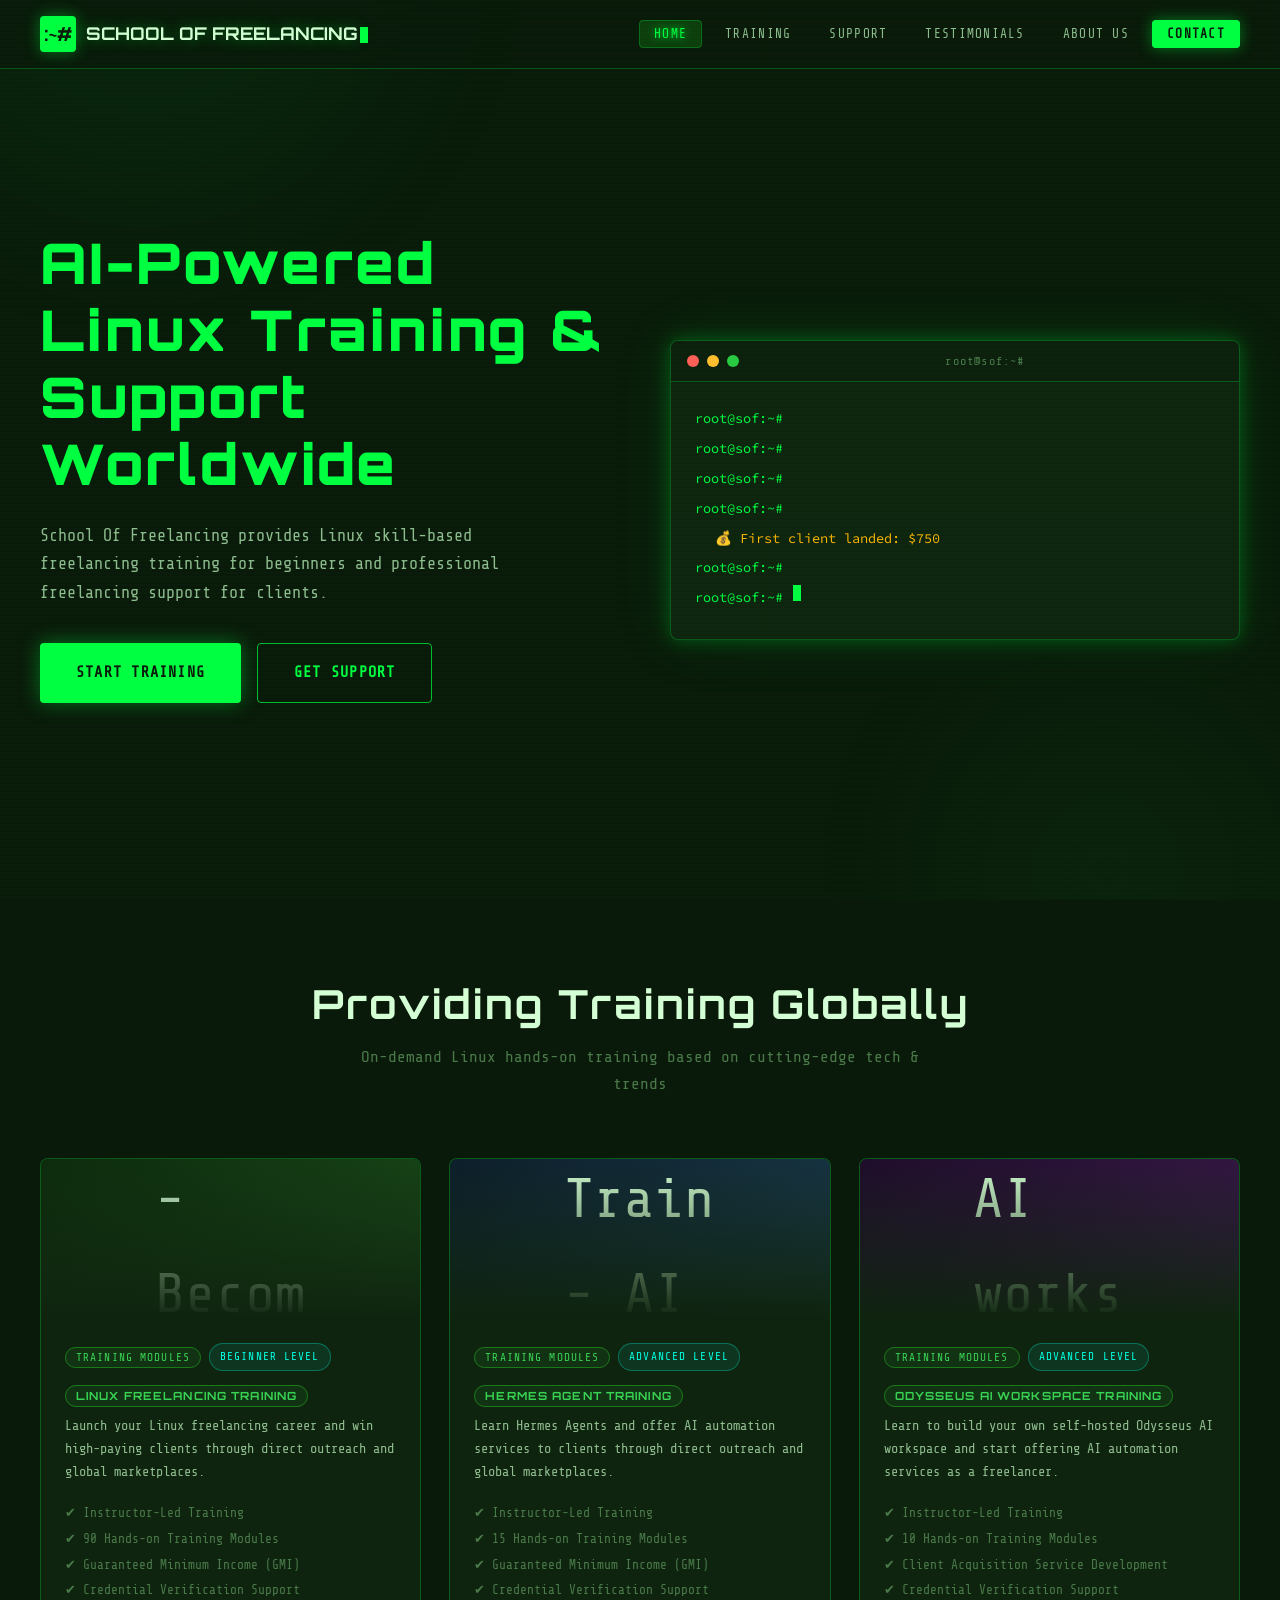
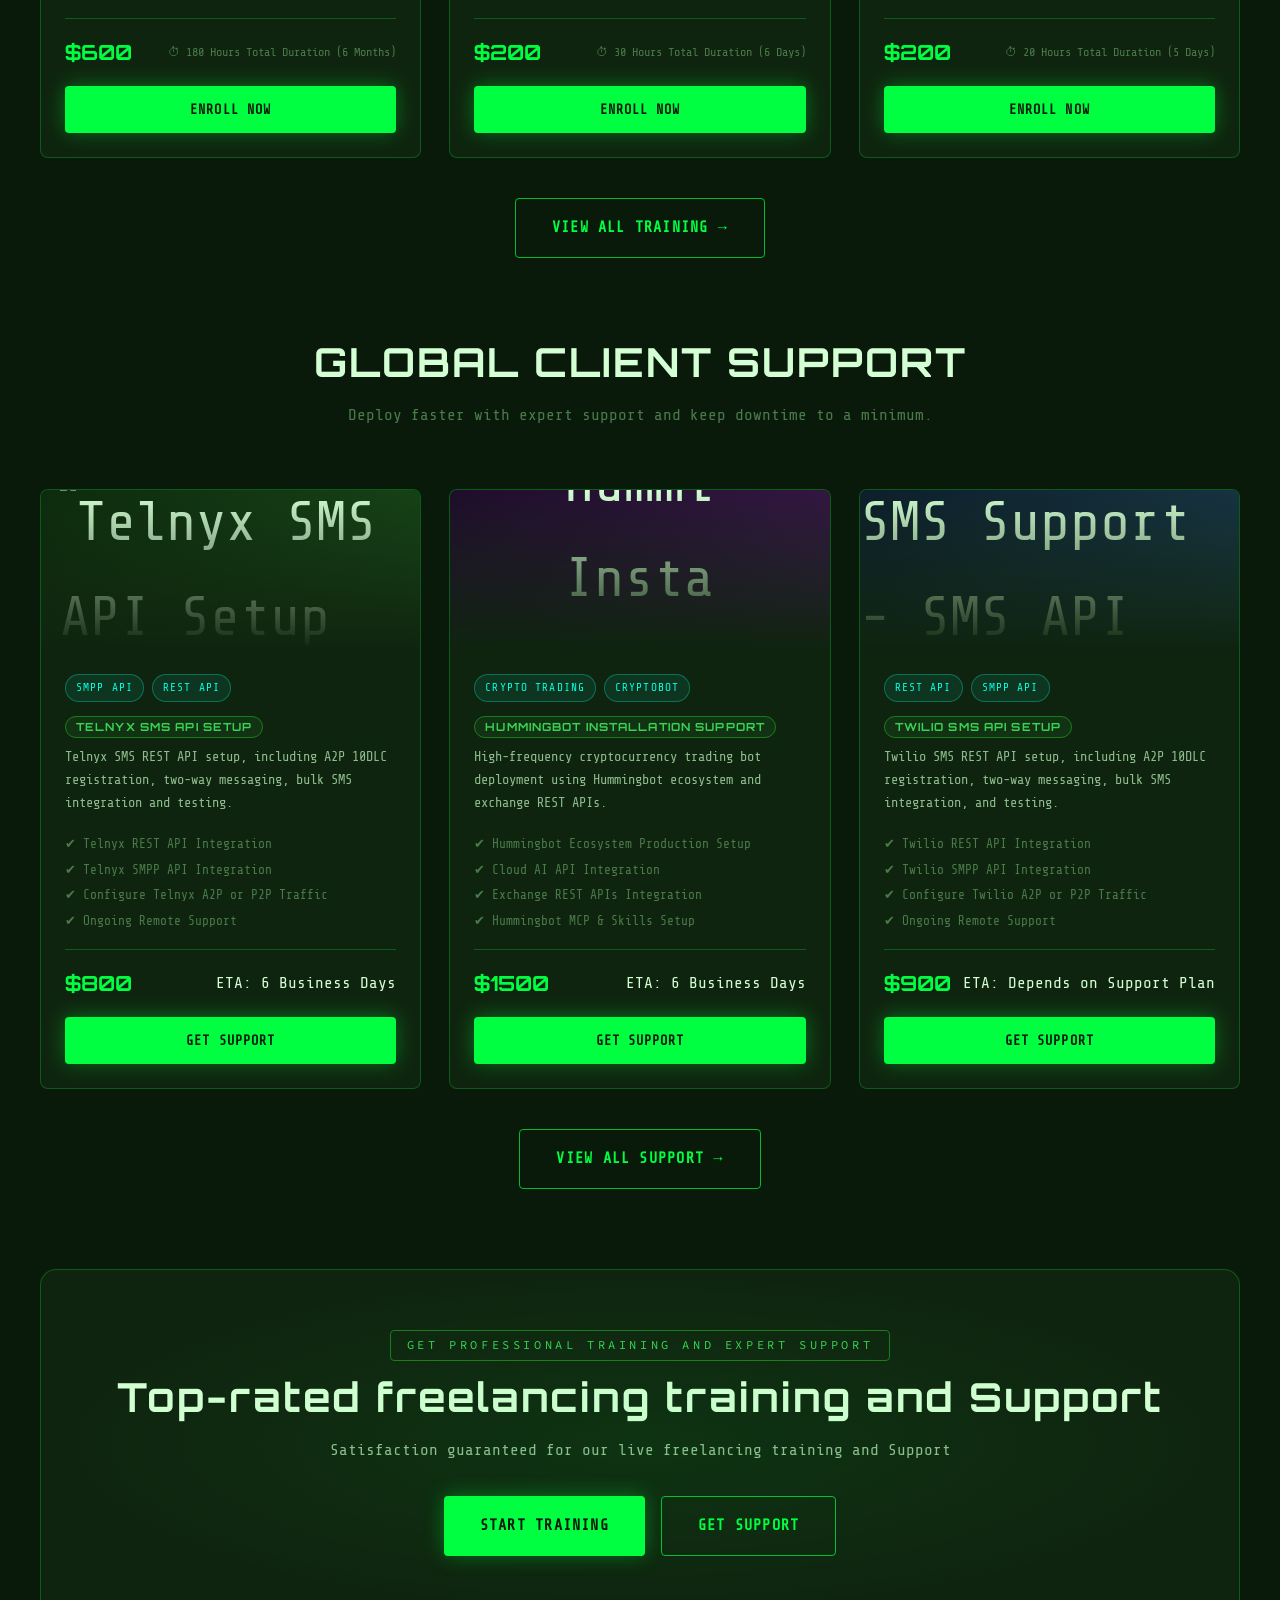
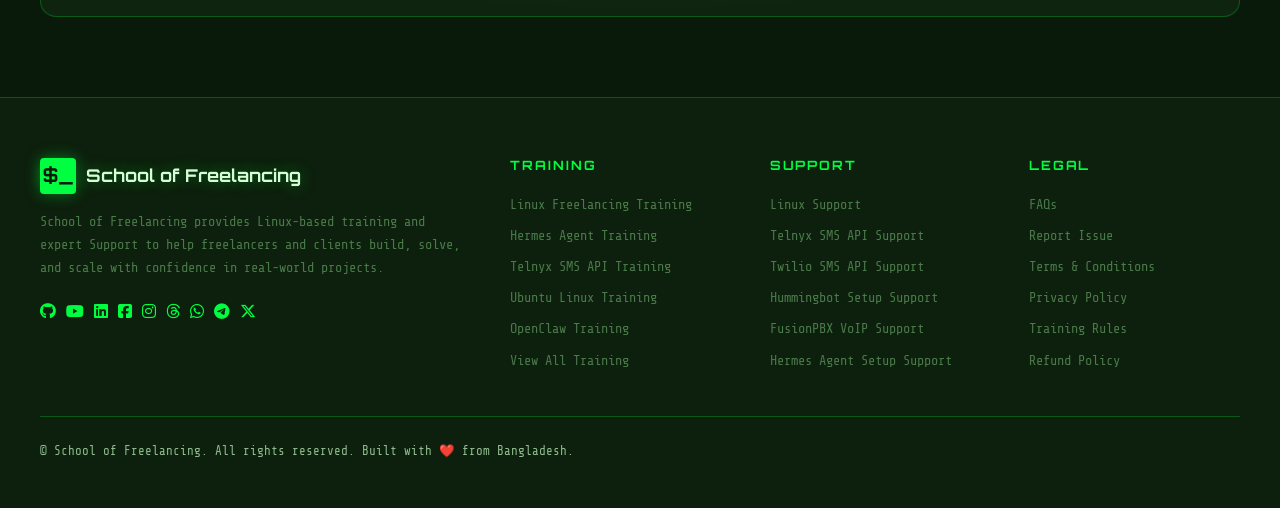
==== commit d7b108a5: "claude yml" ====
--- a/index.html
+++ b/index.html
@@ -418,7 +418,7 @@
             <a href="https://github.com/SchoolOfFreelancing/Odysseus-AI-Workspace-Training.git/" target="_blank"><span class="tag tag-green">Training Modules</span></a>
             <span class="tag tag-cyan">Advanced Level</span>
           </div>
-          <h3 class="course-title"><a href="https://github.com/SchoolOfFreelancing/Odysseus-AI-Workspace-Training.git/" target="_blank"><span class="tag tag-green">Odysseus AI Workspace Training</a></h3>
+          <h3 class="course-title"><a href="https://github.com/SchoolOfFreelancing/Odysseus-AI-Workspace-Training.git/" target="_blank"><span class="tag tag-green">Odysseus AI Workspace Training</span></a></h3>
           <p class="course-desc">Learn to build your own self-hosted Odysseus AI workspace and start offering AI automation services as a freelancer.</p>
            <ul style="font-size:0.8rem; color:var(--text-muted); margin-bottom:16px; padding-left:0;">
             <li style="margin-bottom:4px;">✔ Instructor-Led Training</li>
@@ -456,19 +456,19 @@
     <div class="courses-grid">
 
       <article class="course-card" data-reveal data-delay="0">
-      <div class="course-banner" style="background:linear-gradient(135deg,#0d2b0d,#1a4a1a);"><img width="90%" height="90%" src="./images/telnyx.png" alt="Telnyx A2P SMS Support - SMS API Services"></div>
+      <div class="course-banner" style="background:linear-gradient(135deg,#0d2b0d,#1a4a1a);"><img width="90%" height="90%" src="./images/telnyx.png" alt="Telnyx SMS API Setup"></div>
         <div class="course-body">
           <div class="course-tags">
-            <span class="tag tag-green">Bestseller</span>
-            <span class="tag tag-cyan">SMS</span>
-          </div>
-          <h3 class="course-title">Telnyx A2P SMS Support</h3>
-          <p class="course-desc">Telnyx Messaging API bulk SMS development support, including A2P 10DLC and two-way messaging capabilities.</p>
+            <span class="tag tag-cyan">SMPP API</span>
+            <span class="tag tag-cyan">REST API</span>
+          </div>
+          <h3 class="course-title"><a href="https://github.com/SchoolOfFreelancing/Telnyx-SMS-API-Setup.git" target="_blank"><span class="tag tag-green">Telnyx SMS API Setup</span></a></h3>
+          <p class="course-desc">Telnyx SMS REST API setup, including A2P 10DLC registration, two-way messaging, bulk SMS integration and testing.</p>
            <ul style="font-size:0.8rem; color:var(--text-muted); margin-bottom:16px; padding-left:0;">
-                <li style="margin-bottom:4px;">✔ Fast Issue Resolution</li>
-            <li style="margin-bottom:4px;">✔ Secure Remote Assistance</li>
-            <li style="margin-bottom:4px;">✔ Cost-Effective Support</li>
-            <li>✔ 24-hour post-installation support</li>
+            <li style="margin-bottom:4px;">✔ Telnyx REST API Integration</li>
+            <li style="margin-bottom:4px;">✔ Telnyx SMPP API Integration</li>
+            <li style="margin-bottom:4px;">✔ Configure Telnyx A2P or P2P Traffic </li>
+            <li>✔ Ongoing Remote Support</li>
           </ul>
                     <div class="course-meta">
             <div>
@@ -479,24 +479,52 @@
               <span>6 Business Days</span>
             </div>
           </div>
-          <a href="support.html" target="_self" class="btn btn-primary" style="width:100%; justify-content:center;">Get Support</a>
-        </div>
+          <a href="get_support.html" target="_self" class="btn btn-primary" style="width:100%; justify-content:center;">Get Support</a>
+        </div>
+      </article>
+      
+       <article class="course-card" data-reveal data-delay="200">
+        <div class="course-banner" style="background:linear-gradient(135deg,#1f0d2b,#3a1a4a);"><img width="40%" height="40%" src="./images/hummingbot.png" alt="Hummingbot Installation Support"></div>
+        <div class="course-body">
+          <div class="course-tags">
+            <span class="tag tag-cyan">Crypto Trading</span>
+            <span class="tag tag-cyan">CryptoBot</span>
+          </div>
+          <h3 class="course-title"><a href="https://github.com/SchoolOfFreelancing/Hummingbot-Installation-Support.git" target="_blank"><span class="tag tag-green">Hummingbot Installation Support</span></a></h3>
+          <p class="course-desc">High-frequency cryptocurrency trading bot deployment using Hummingbot ecosystem and exchange REST APIs.</p>
+           <ul style="font-size:0.8rem; color:var(--text-muted); margin-bottom:16px; padding-left:0;">
+                <li style="margin-bottom:4px;">✔ Hummingbot Ecosystem Production Setup</li>
+            <li style="margin-bottom:4px;">✔ Cloud AI API Integration</li>
+            <li style="margin-bottom:4px;">✔ Exchange REST APIs Integration</li>
+            <li>✔ Hummingbot MCP & Skills Setup</li>
+          </ul>
+          <div class="course-meta">
+            <div>
+              <span class="course-price">$1500</span>
+            </div>
+          <div>
+              <span>ETA:</span>
+              <span>6 Business Days</span>
+            </div>
+          </div>
+          <a href="get_support.html" target="_self" class="btn btn-primary" style="width:100%; justify-content:center;">Get Support</a>
+                  </div>
       </article>
 
       <article class="course-card" data-reveal data-delay="100">
         <div class="course-banner" style="background:linear-gradient(135deg,#0d1f2b,#1a3a4a);"><img src="./images/twilio.svg" alt="Twilio A2P SMS Support - SMS API Integration"></div>
         <div class="course-body">
           <div class="course-tags">
-            <span class="tag tag-cyan">Hot</span>
-            <span class="tag tag-amber">Intermediate</span>
-          </div>
-          <h3 class="course-title">Twilio A2P SMS Support</h3>
-          <p class="course-desc">Twilio A2P SMS API Service for SMS compliance and API registration to ensure text messages sent to inbox for legit purpose</p>
+           <span class="tag tag-cyan">REST API</span>
+          <span class="tag tag-cyan">SMPP API</span>
+          </div>
+          <h3 class="course-title"><a href="https://github.com/SchoolOfFreelancing/Twilio-SMS-API-Setup-Support.git" target="_blank"><span class="tag tag-green">Twilio SMS API Setup</span></a></h3>
+          <p class="course-desc">Twilio SMS REST API setup, including A2P 10DLC registration, two-way messaging, bulk SMS integration, and testing.</p>
            <ul style="font-size:0.8rem; color:var(--text-muted); margin-bottom:16px; padding-left:0;">
-                <li style="margin-bottom:4px;">✔ Fast Issue Resolution</li>
-            <li style="margin-bottom:4px;">✔ Secure Remote Assistance</li>
-            <li style="margin-bottom:4px;">✔ Cost-Effective Support</li>
-            <li>✔ 24-hour post-installation support</li>
+            <li style="margin-bottom:4px;">✔ Twilio REST API Integration</li>
+            <li style="margin-bottom:4px;">✔ Twilio SMPP API Integration</li>
+            <li style="margin-bottom:4px;">✔ Configure Twilio A2P or P2P Traffic </li>
+            <li>✔ Ongoing Remote Support</li>
           </ul>
           <div class="course-meta">
             <div>
@@ -507,37 +535,10 @@
               <span>Depends on Support Plan</span>
             </div>
           </div>
-          <a href="support.html" target="_self" class="btn btn-primary" style="width:100%; justify-content:center;">Get Support</a>
+          <a href="get_support.html" target="_self" class="btn btn-primary" style="width:100%; justify-content:center;">Get Support</a>
         </div>
       </article>
-
-      <article class="course-card" data-reveal data-delay="200">
-        <div class="course-banner" style="background:linear-gradient(135deg,#1f0d2b,#3a1a4a);"><img width="40%" height="40%" src="./images/hummingbot.png" alt="High-Frequency Trading Bots - Cryptocurrency Trading Automation"></div>
-        <div class="course-body">
-          <div class="course-tags">
-            <span class="tag tag-green">Popular</span>
-            <span class="tag tag-amber">All Levels</span>
-          </div>
-          <h3 class="course-title">High-Frequency Trading Bots</h3>
-          <p class="course-desc">High-frequency Cryptocurrency automated trading bots deploy Support using Hummingbot Ecosystem and exchange API</p>
-           <ul style="font-size:0.8rem; color:var(--text-muted); margin-bottom:16px; padding-left:0;">
-                <li style="margin-bottom:4px;">✔ Fast Issue Resolution</li>
-            <li style="margin-bottom:4px;">✔ Secure Remote Assistance</li>
-            <li style="margin-bottom:4px;">✔ Cost-Effective Support</li>
-            <li>✔ 24-hour post-installation support</li>
-          </ul>
-          <div class="course-meta">
-            <div>
-              <span class="course-price">$1500</span>
-            </div>
-          <div>
-              <span>ETA:</span>
-              <span>6 Business Days</span>
-            </div>
-          </div>
-          <a href="support.html" target="_self" class="btn btn-primary" style="width:100%; justify-content:center;">Get Support</a>
-                  </div>
-      </article>
+  
 
     </div>
     <div class="text-center" style="margin-top:40px;" data-reveal>
@@ -587,23 +588,23 @@
       <div class="footer-col">
         <h4>Training</h4>
         <ul class="footer-links">
-          <li><a href="training.html" target="_self">Linux Freelancing Training</a></li>
-          <li><a href="training.html" target="_self">Hermes Agent Training</a></li>
-          <li><a href="training.html" target="_self">AI Workspace Training</a></li>
-          <li><a href="training.html" target="_self">DevOps Training</a></li>
-          <li><a href="training.html" target="_self">VoIP Training</a></li>
+          <li><a href="https://github.com/SchoolOfFreelancing/Linux-Freelancing-Training.git" target="_blank">Linux Freelancing Training</a></li>
+          <li><a href="https://github.com/SchoolOfFreelancing/Hermes-Agent-Training.git" target="_blank">Hermes Agent Training</a></li>
+          <li><a href="training.html" target="_self">Telnyx SMS API Training</a></li>
+          <li><a href="training.html" target="_self">Ubuntu Linux Training</a></li>
+          <li><a href="training.html" target="_self">OpenClaw Training</a></li>
           <li><a href="training.html" target="_self">View All Training</a></li>
         </ul>
       </div>
       <div class="footer-col">
         <h4>Support</h4>
         <ul class="footer-links">
-          <li><a href="support.html" target="_self">Linux System Administration</a></li>
-          <li><a href="support.html" target="_self">Telnyx SMS API</a></li>
-          <li><a href="support.html" target="_self">Twilio SMS API</a></li>
-          <li><a href="support.html" target="_self">Hummingbot Full Setup</a></li>
-          <li><a href="support.html" target="_self">Self-hosted AI Workspace</a></li>
-          <li><a href="support.html" target="_self">Hermes Agent Full Setup</a></li>
+          <li><a href="support.html" target="_self">Linux Support</a></li>
+          <li><a href="support.html" target="_self">Telnyx SMS API Support</a></li>
+          <li><a href="support.html" target="_self">Twilio SMS API Support</a></li>
+          <li><a href="support.html" target="_self">Hummingbot Setup Support</a></li>
+          <li><a href="support.html" target="_self">FusionPBX VoIP Support</a></li>
+          <li><a href="support.html" target="_self">Hermes Agent Setup Support</a></li>
         </ul>
       </div>
       <div class="footer-col">
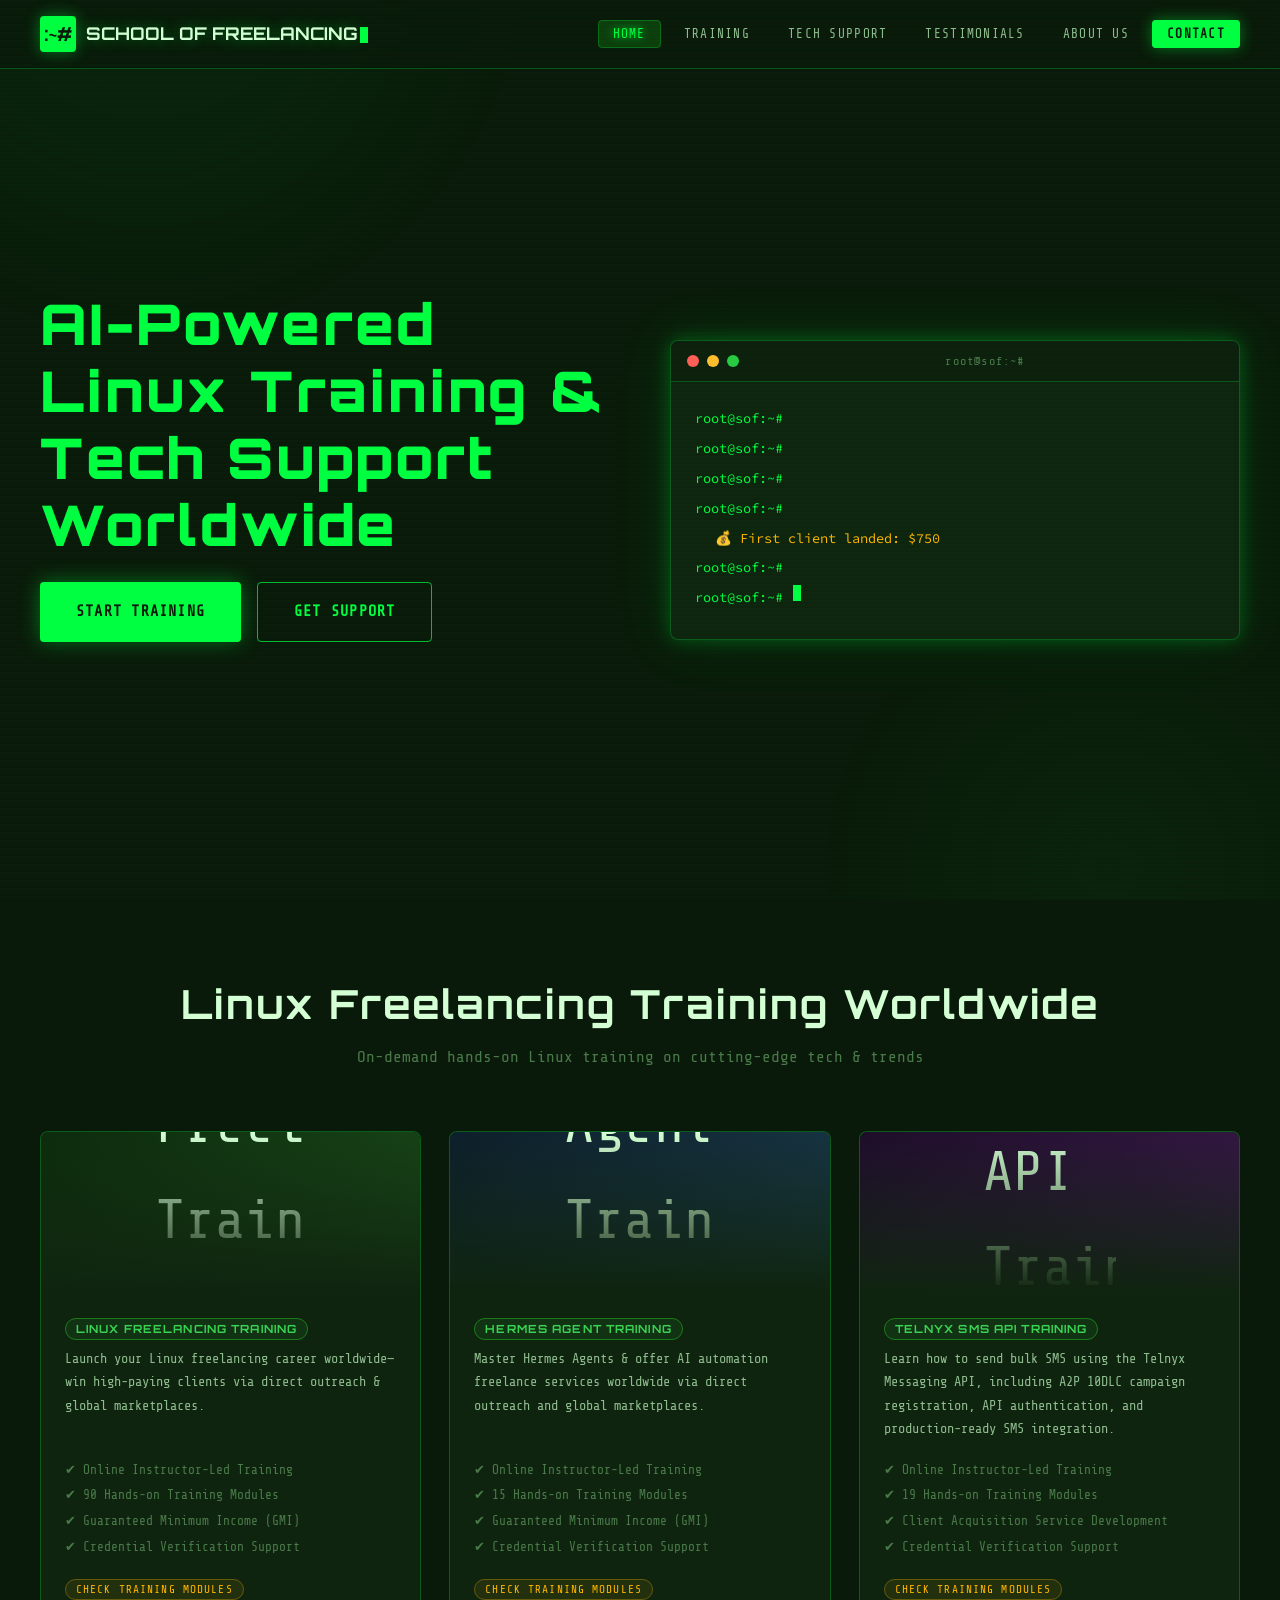
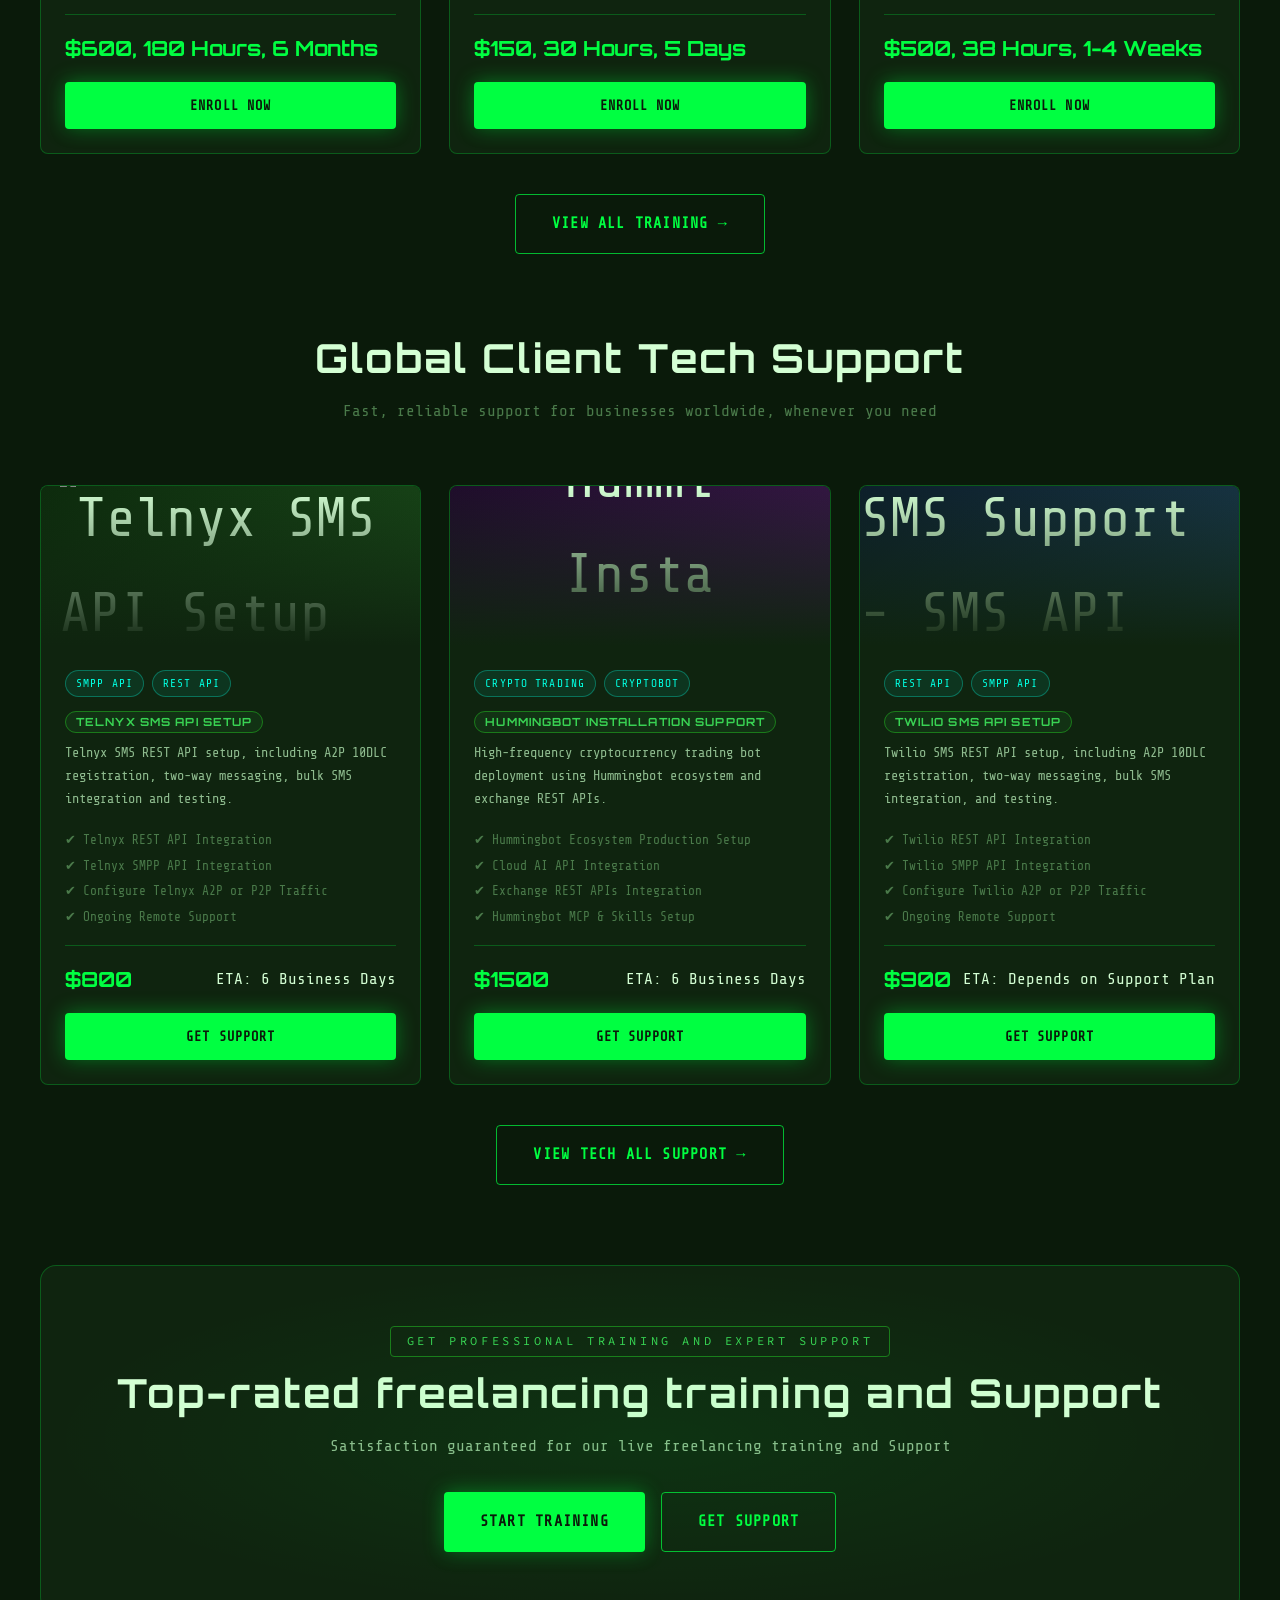
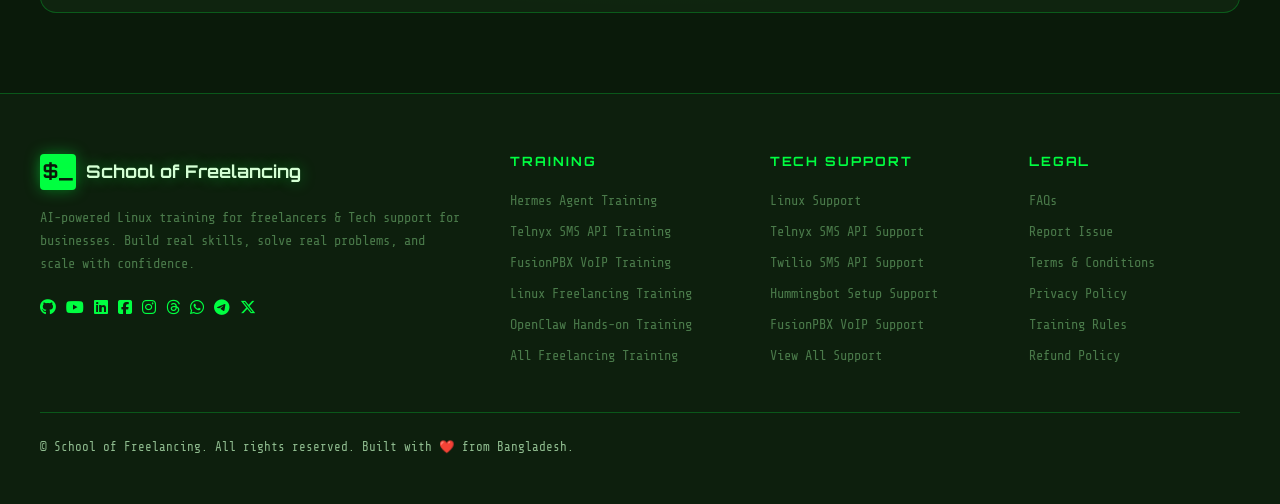
==== commit 201cb02c: "training update" ====
--- a/index.html
+++ b/index.html
@@ -277,7 +277,7 @@
     <ul class="nav-links" id="nav-links" role="list">
        <li><a href="index.html" class="active" target="_self">Home</a></li>
       <li><a href="training.html" target="_self">Training</a></li>
-      <li><a href="support.html" target="_self">Support</a></li>
+      <li><a href="support.html" target="_self">Tech Support</a></li>
       <li><a href="testimonials.html" target="_self">Testimonials</a></li>
       <li><a href="about.html" target="_self">About us</a></li>        
       <li><a href="contact.html" class="nav-cta" target="_self">Contact</a></li>
@@ -294,9 +294,9 @@
     <div class="hero-content">
      
       <h1 class="hero-title" data-reveal data-delay="100">
-        AI-Powered Linux Training & Support Worldwide
+        AI-Powered Linux Training & Tech Support Worldwide
       </h1>
-      <p class="hero-subtitle" data-reveal data-delay="200">School Of Freelancing provides Linux skill-based freelancing training for beginners and professional freelancing support for clients.</p>
+
       </p>
       <div class="hero-actions" data-reveal data-delay="300">
        <a href="training.html" target="_self" class="btn btn-primary btn-lg">Start Training</a>
@@ -351,90 +351,87 @@
 <section class="section no-terminal-prompt">
   <div class="container">
     <div class="section-header">
-      <h2 class="section-title" id="courses-heading"><span>Providing Training Globally</span></h2>
-      <p class="section-subtitle"><span>On-demand Linux hands-on training based on cutting-edge tech & trends</span></p>
+      <h2 class="section-title" id="courses-heading"><span>Linux Freelancing Training Worldwide</span></h2>
+      <p class="section-subtitle"><span>On-demand hands-on Linux training on cutting-edge tech & trends</span></p>
     </div>
     <div class="courses-grid">
 
+<!-- Linux Freelancing Training -->
       <article class="course-card" data-reveal data-delay="0">
-      <div class="course-banner" style="background:linear-gradient(135deg,#0d2b0d,#1a4a1a);"><img width="40%" height="40%" src="./images/linux.png" alt="Freelancing On Linux Training - Become a Linux Systems Administrator"></div>
+<div class="course-banner" style="background:linear-gradient(135deg,#0d2b0d,#1a4a1a);"><img width="40%" height="40%" src="./images/linux.png" alt="Linux Freelancing Training Course Icon"></div>
         <div class="course-body">
-          <div class="course-tags">
-            <a href="https://github.com/SchoolOfFreelancing/Linux-Freelancing-Training.git/" target="_blank"><span class="tag tag-green">Training Modules</span></a>
-            <span class="tag tag-cyan">Beginner Level</span>
-          </div>
-   <h3 class="course-title"><a href="https://github.com/SchoolOfFreelancing/Linux-Freelancing-Training.git/" target="_blank"><span class="tag tag-green">Linux Freelancing Training</a></h3>
-          <p class="course-desc">Launch your Linux freelancing career and win high-paying clients through direct outreach and global marketplaces.</p>
+       
+   <h3 class="course-title"><a href="https://github.com/SchoolOfFreelancing/Linux-Freelancing-Training.git/" target="_blank" alt="Linux Freelancing Training Course"><span class="tag tag-green">Linux Freelancing Training</a></h3>
+          <p class="course-desc">Launch your Linux freelancing career worldwide—win high-paying clients via direct outreach & global marketplaces.</p>
             <ul style="font-size:0.8rem; color:var(--text-muted); margin-bottom:16px; padding-left:0;">
-            <li style="margin-bottom:4px;">✔ Instructor-Led Training</li>
+            <li style="margin-bottom:4px;">✔ Online Instructor-Led Training</li>
             <li style="margin-bottom:4px;">✔ 90 Hands-on Training Modules</li>
             <li style="margin-bottom:4px;">✔ Guaranteed Minimum Income (GMI)</li>
             <li>✔ Credential Verification Support</li>
           </ul>
-                    <div class="course-meta">
+          
+             <div class="course-tags">
+                   <a href="https://github.com/SchoolOfFreelancing/Linux-Freelancing-Training.git/" target="_blank" alt="Linux Freelancing Training Course"><span class="tag tag-amber">Check Training Modules</span></a>
+                      </div>
+                      
+            <div class="course-meta">
             <div>
-              <span class="course-price">$600</span>
+              <span class="course-price">$600, 180 Hours, 6 Months</span>
             </div>
-            <div class="course-info">
-              <span>180 Hours Total Duration (6 Months)</span>
-             
-            </div>
+            
           </div>
           <a href="enrollment.html" target="_self" class="btn btn-primary" style="width:100%; justify-content:center;">Enroll Now</a>
         </div>
       </article>
 
+<!-- Hermes Agent Training -->
       <article class="course-card" data-reveal data-delay="100">
-        <div class="course-banner" style="background:linear-gradient(135deg,#0d1f2b,#1a3a4a);"><img width="40%" height="40%" src="./images/hermesagent.png" alt="Hermes Agent Training - AI Agent Development"></div>
+        <div class="course-banner" style="background:linear-gradient(135deg,#0d1f2b,#1a3a4a);"><img width="40%" height="40%" src="./images/hermesagent.png" alt="Hermes Agent Training Course Icon"></div>
         <div class="course-body">
-          <div class="course-tags">
-            <a href="https://github.com/SchoolOfFreelancing/Hermes-Agent-Training.git/" target="_blank"><span class="tag tag-green">Training Modules</span></a>
-            <span class="tag tag-cyan">Advanced Level</span>
-          </div>
-          <h3 class="course-title"><a href="https://github.com/SchoolOfFreelancing/Hermes-Agent-Training.git/" target="_blank"><span class="tag tag-green">Hermes Agent Training</a></h3>
-          <p class="course-desc">Learn Hermes Agents and offer AI automation services to clients through direct outreach and global marketplaces.</p>
+          
+          <h3 class="course-title"><a href="https://github.com/SchoolOfFreelancing/Hermes-Agent-Training.git/" target="_blank" alt="Hermes Agent Training Course"><span class="tag tag-green">Hermes Agent Training</a></h3>
+          <p class="course-desc">Master Hermes Agents & offer AI automation freelance services worldwide via direct outreach and global marketplaces.</p>
             <ul style="font-size:0.8rem; color:var(--text-muted); margin-bottom:16px; padding-left:0;">
-            <li style="margin-bottom:4px;">✔ Instructor-Led Training</li>
+            <li style="margin-bottom:4px;">✔ Online Instructor-Led Training</li>
             <li style="margin-bottom:4px;">✔ 15 Hands-on Training Modules</li>
             <li style="margin-bottom:4px;">✔ Guaranteed Minimum Income (GMI)</li>
             <li>✔ Credential Verification Support</li>
           </ul>
+          <div class="course-tags">
+            <a href="https://github.com/SchoolOfFreelancing/Hermes-Agent-Training.git/" target="_blank" alt="Hermes Agent Training Course"><span class="tag tag-amber">Check Training Modules</span></a>
+                    </div>
           <div class="course-meta">
             <div>
-              <span class="course-price">$200</span>
+             <span class="course-price">$150,  30 Hours, 5 Days</span>
               </div>
-            <div class="course-info">
-                  <span>30 Hours Total Duration (6 Days)</span>
-            </div>
+           
           </div>
           <a href="enrollment.html" target="_self" class="btn btn-primary" style="width:100%; justify-content:center;">Enroll Now</a>
         </div>
       </article>
 
-      <article class="course-card" data-reveal data-delay="200">
-        <div class="course-banner" style="background:linear-gradient(135deg,#1f0d2b,#3a1a4a);"><img width="40%" height="40%" src="./images/odysseus.png" alt="Odysseus self-hosted AI workspace - AI Workspace Setup"></div>
+      <!-- Telnyx SMS Training -->
+    <article class="course-card" data-reveal data-delay="100" data-category="sms" id="smst">
+       <div class="course-banner" style="background:linear-gradient(135deg,#1f0d2b,#3a1a4a);"><img width="35%" height="25%" src="./images/telnyx.png" alt="Telnyx SMS API Training Course Icon"></div>
         <div class="course-body">
-          <div class="course-tags">
-            <a href="https://github.com/SchoolOfFreelancing/Odysseus-AI-Workspace-Training.git/" target="_blank"><span class="tag tag-green">Training Modules</span></a>
-            <span class="tag tag-cyan">Advanced Level</span>
-          </div>
-          <h3 class="course-title"><a href="https://github.com/SchoolOfFreelancing/Odysseus-AI-Workspace-Training.git/" target="_blank"><span class="tag tag-green">Odysseus AI Workspace Training</span></a></h3>
-          <p class="course-desc">Learn to build your own self-hosted Odysseus AI workspace and start offering AI automation services as a freelancer.</p>
-           <ul style="font-size:0.8rem; color:var(--text-muted); margin-bottom:16px; padding-left:0;">
-            <li style="margin-bottom:4px;">✔ Instructor-Led Training</li>
-            <li style="margin-bottom:4px;">✔ 10 Hands-on Training Modules</li>
+        
+          <h2 class="course-title"><a href="https://github.com/SchoolOfFreelancing/Telnyx-SMS-API-Training.git/" target="_blank" alt="Telnyx SMS API Training Course"><span class="tag tag-green">Telnyx SMS API Training</span></a></h2>
+          <p class="course-desc">Learn how to send bulk SMS using the Telnyx Messaging API, including A2P 10DLC campaign registration, API authentication, and production-ready SMS integration.</p>
+          <ul style="font-size:0.8rem; color:var(--text-muted); margin-bottom:16px; padding-left:0;">
+            <li style="margin-bottom:4px;">✔ Online Instructor-Led Training</li>
+            <li style="margin-bottom:4px;">✔ 19 Hands-on Training Modules</li>
             <li style="margin-bottom:4px;">✔ Client Acquisition Service Development</li>
             <li>✔ Credential Verification Support</li>
           </ul>
+            <div class="course-tags">
+ <a href="https://github.com/SchoolOfFreelancing/Telnyx-SMS-API-Training.git/" target="_blank" alt="Telnyx SMS API Training Course"><span class="tag tag-amber">Check Training Modules</span></a>
+          
+          </div>
           <div class="course-meta">
-            <div>
-              <span class="course-price">$200</span>
-            </div>
-            <div class="course-info">
-          <span>20 Hours Total Duration (5 Days)</span>
-            </div>
-          </div>
-          <a href="enrollment.html" target="_self" class="btn btn-primary" style="width:100%; justify-content:center;">Enroll Now</a>
+              <span class="course-price">$500,  38 Hours, 1-4 Weeks</span>
+          
+          </div>
+          <a href="enrollment.html" class="btn btn-primary" style="width:100%;justify-content:center;">Enroll Now</a>
         </div>
       </article>
 
@@ -450,8 +447,8 @@
   <div class="container">
     <div class="section-header" data-reveal>
       
-      <h2 class="section-title" id="services-heading"><span>GLOBAL CLIENT SUPPORT</span></h2>
-      <p class="section-subtitle">Deploy faster with expert support and keep downtime to a minimum.</p>
+      <h2 class="section-title" id="services-heading"><span>Global Client Tech Support</span></h2>
+      <p class="section-subtitle">Fast, reliable support for businesses worldwide, whenever you need</p>
     </div>
     <div class="courses-grid">
 
@@ -542,7 +539,7 @@
 
     </div>
     <div class="text-center" style="margin-top:40px;" data-reveal>
-      <a href="support.html" target="_self" class="btn btn-outline btn-lg">View All Support →</a>
+      <a href="support.html" target="_self" class="btn btn-outline btn-lg">View Tech All Support →</a>
     </div>
   </div>
 </section>
@@ -571,7 +568,7 @@
           <div class="logo-icon" aria-hidden="true">$_</div>
           <span>School of Freelancing</span>
         </a>
-       <p>School of Freelancing provides Linux-based training and expert Support to help freelancers and clients build, solve, and scale with confidence in real-world projects.</p>
+       <p>AI-powered Linux training for freelancers & Tech support for businesses. Build real skills, solve real problems, and scale with confidence.</p>
         <div class="footer-social">
 <a href="https://github.com/SchoolOfFreelancing" target="_blank" rel="noopener noreferrer" aria-label="School of Freelancing on GitHub"><i class="fa-brands fa-github"></i></a>
 <a href="https://www.youtube.com/@SchoolOfFreelancing" target="_blank" rel="noopener noreferrer" aria-label="School of Freelancing on YouTube"><i class="fa-brands fa-youtube"></i></a>
@@ -588,23 +585,24 @@
       <div class="footer-col">
         <h4>Training</h4>
         <ul class="footer-links">
-          <li><a href="https://github.com/SchoolOfFreelancing/Linux-Freelancing-Training.git" target="_blank">Linux Freelancing Training</a></li>
-          <li><a href="https://github.com/SchoolOfFreelancing/Hermes-Agent-Training.git" target="_blank">Hermes Agent Training</a></li>
-          <li><a href="training.html" target="_self">Telnyx SMS API Training</a></li>
-          <li><a href="training.html" target="_self">Ubuntu Linux Training</a></li>
-          <li><a href="training.html" target="_self">OpenClaw Training</a></li>
-          <li><a href="training.html" target="_self">View All Training</a></li>
+                  <li><a href="training.html" target="_self">Hermes Agent Training</a></li>
+                  <li><a href="training.html" target="_self">Telnyx SMS API Training</a></li>
+                  <li><a href="training.html" target="_self">FusionPBX VoIP Training</a></li>
+                  <li><a href="training.html" target="_self">Linux Freelancing Training</a></li>
+                  <li><a href="training.html" target="_self">OpenClaw Hands-on Training</a></li>
+                  <li><a href="training.html" target="_self">All Freelancing Training</a></li>
         </ul>
       </div>
+      
       <div class="footer-col">
-        <h4>Support</h4>
+        <h4>Tech Support</h4>
         <ul class="footer-links">
           <li><a href="support.html" target="_self">Linux Support</a></li>
           <li><a href="support.html" target="_self">Telnyx SMS API Support</a></li>
           <li><a href="support.html" target="_self">Twilio SMS API Support</a></li>
           <li><a href="support.html" target="_self">Hummingbot Setup Support</a></li>
           <li><a href="support.html" target="_self">FusionPBX VoIP Support</a></li>
-          <li><a href="support.html" target="_self">Hermes Agent Setup Support</a></li>
+          <li><a href="support.html" target="_self">View All Support</a></li>
         </ul>
       </div>
       <div class="footer-col">
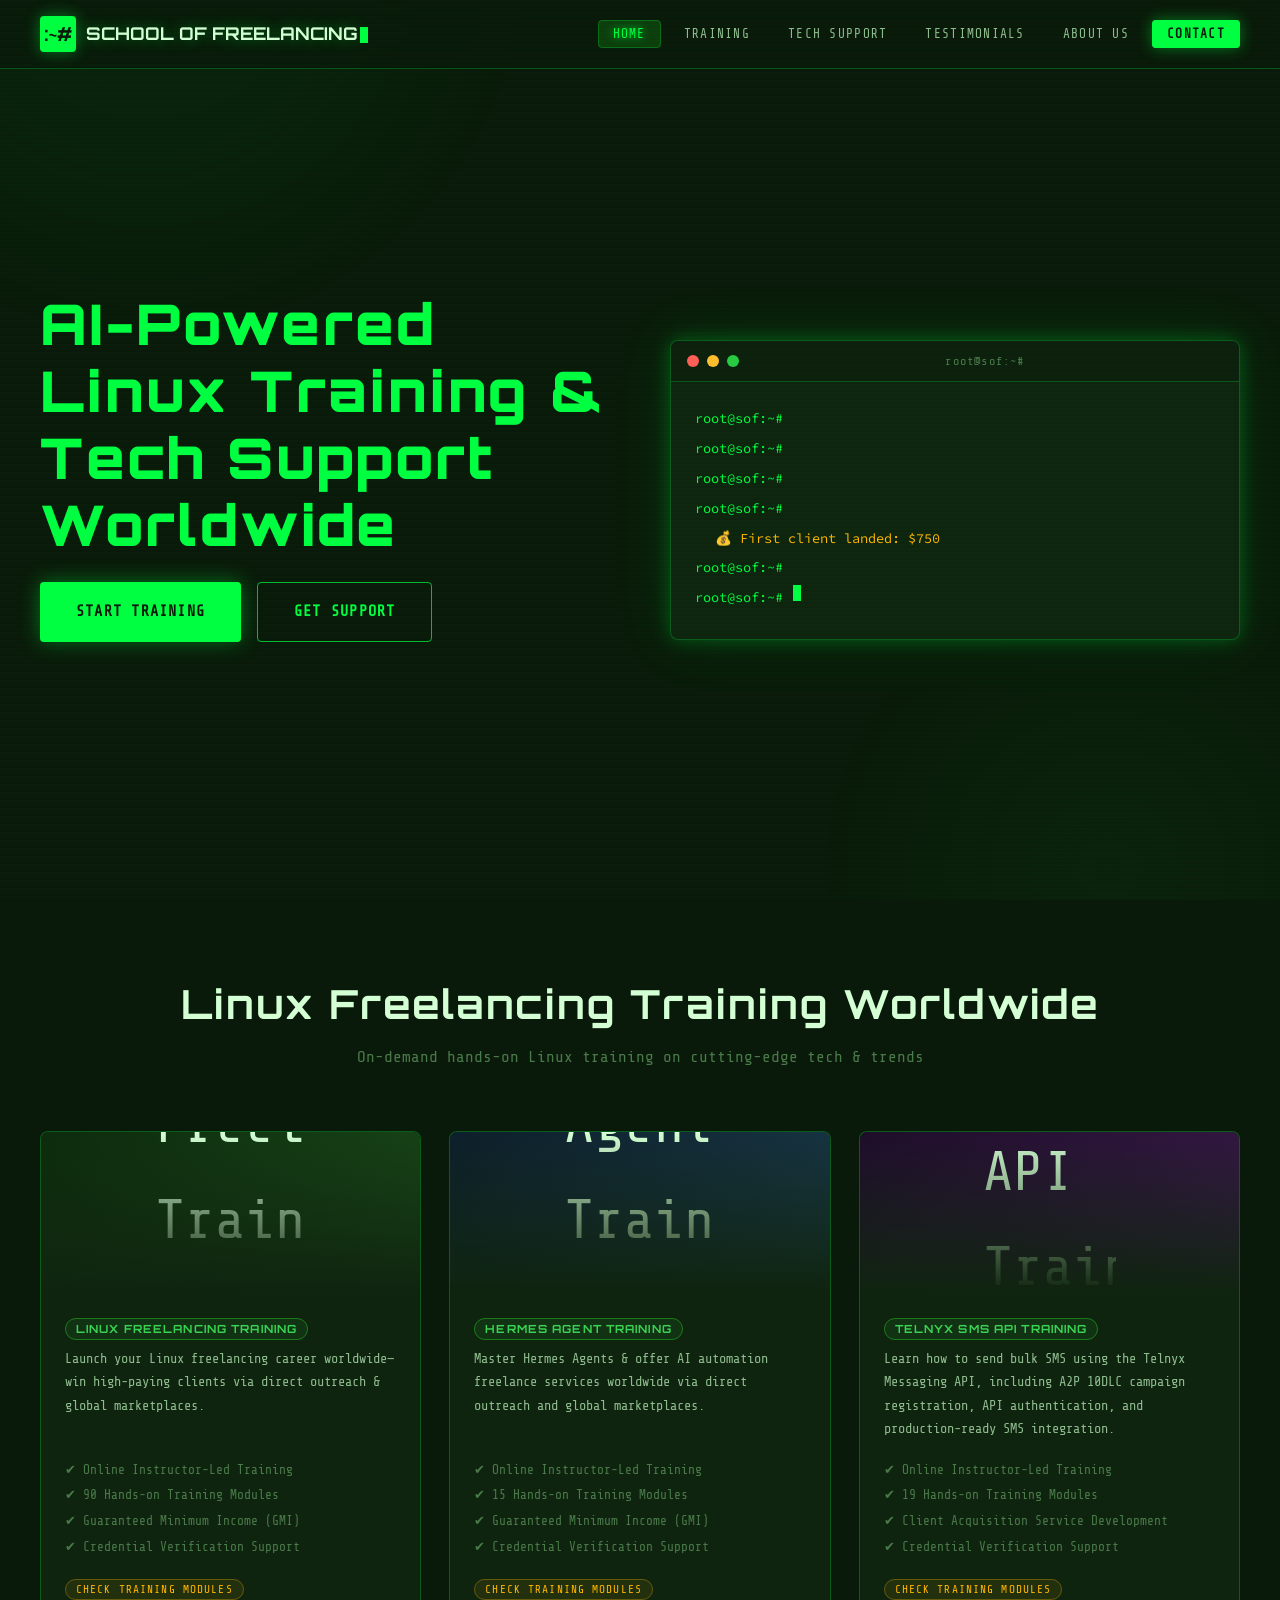
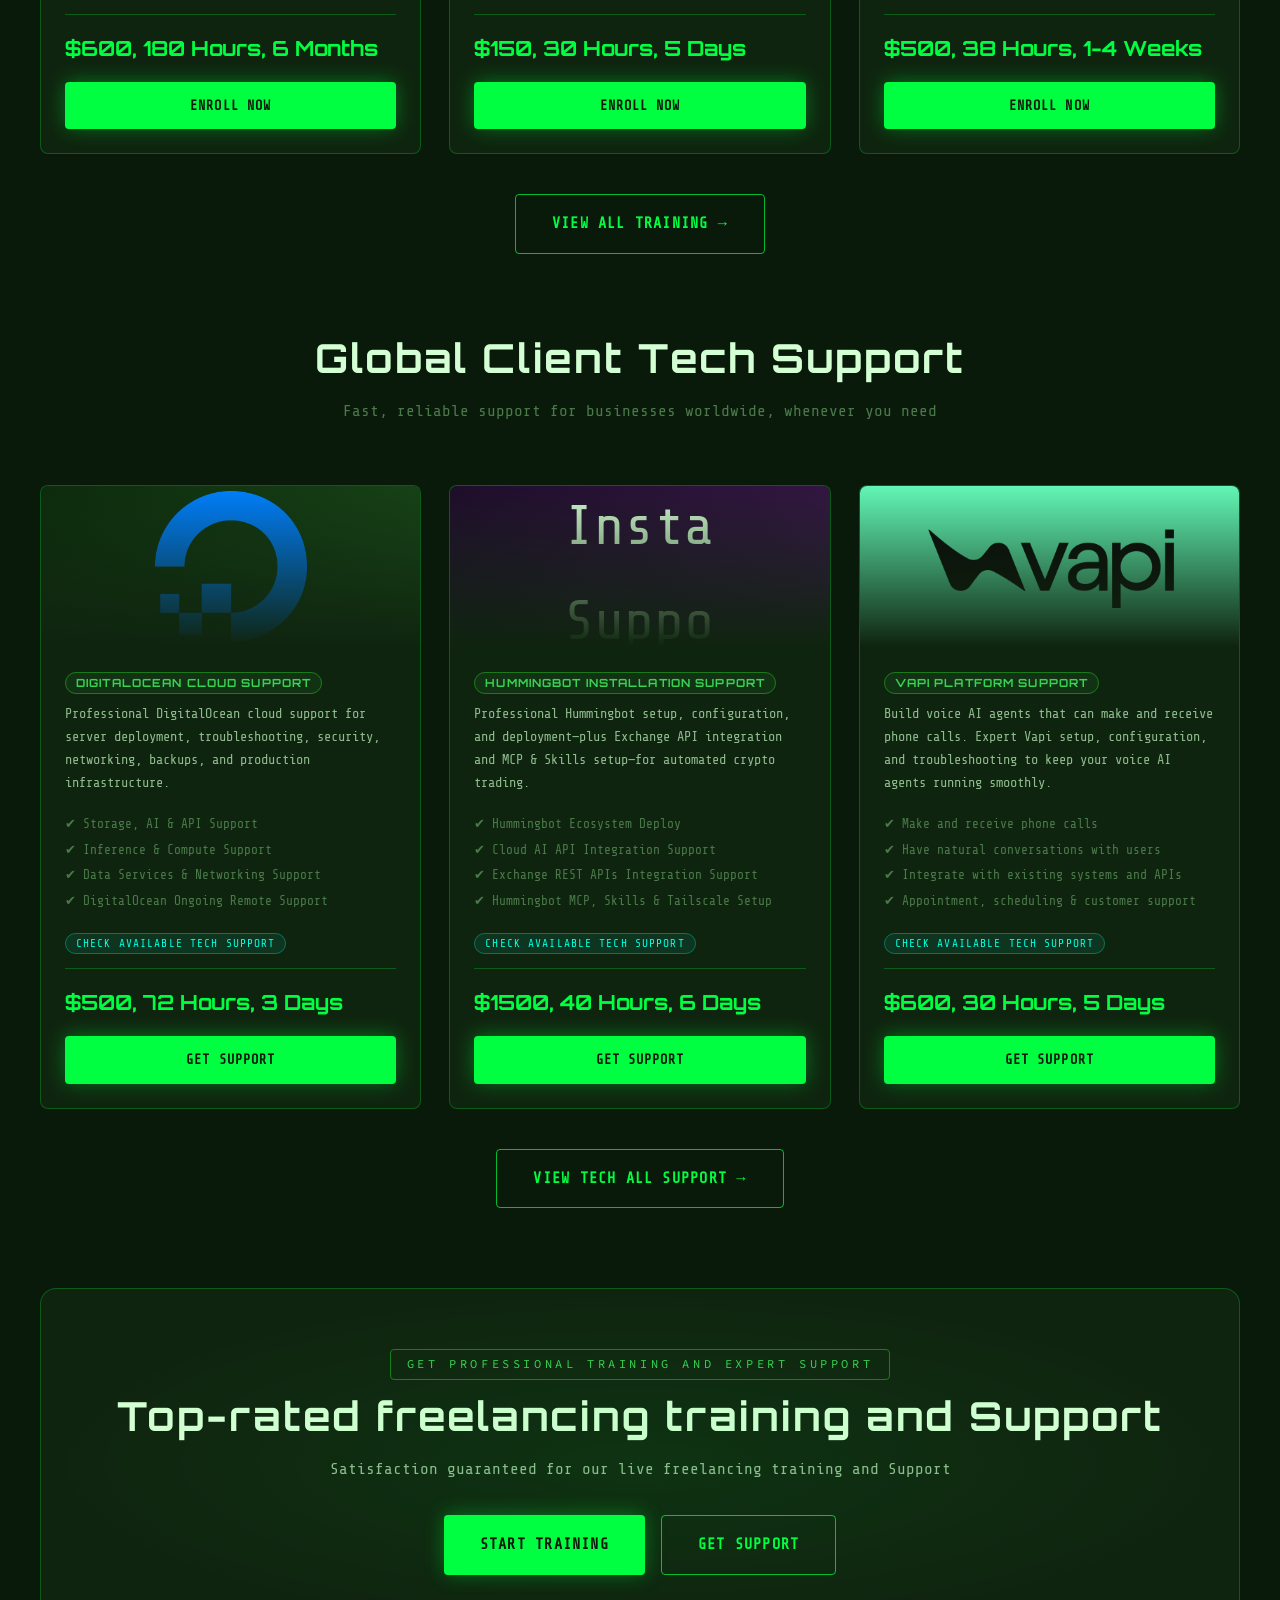
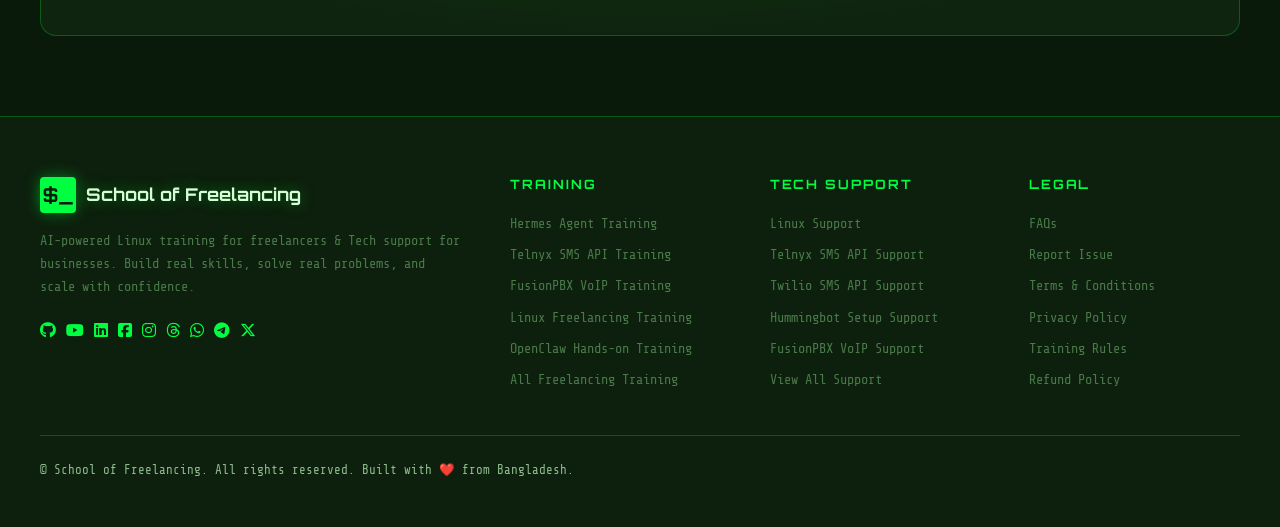
==== commit 8871aee9: "vapi" ====
--- a/index.html
+++ b/index.html
@@ -452,85 +452,81 @@
     </div>
     <div class="courses-grid">
 
+<!-- DigitalOcean Cloud Support -->
       <article class="course-card" data-reveal data-delay="0">
-      <div class="course-banner" style="background:linear-gradient(135deg,#0d2b0d,#1a4a1a);"><img width="90%" height="90%" src="./images/telnyx.png" alt="Telnyx SMS API Setup"></div>
+      <div class="course-banner" style="background:linear-gradient(135deg,#0d2b0d,#1a4a1a);"><img width="40%" height="30%" src="./images/digitalocean.png" alt="DigitalOcean Cloud Support Icon"></div>
         <div class="course-body">
-          <div class="course-tags">
-            <span class="tag tag-cyan">SMPP API</span>
-            <span class="tag tag-cyan">REST API</span>
-          </div>
-          <h3 class="course-title"><a href="https://github.com/SchoolOfFreelancing/Telnyx-SMS-API-Setup.git" target="_blank"><span class="tag tag-green">Telnyx SMS API Setup</span></a></h3>
-          <p class="course-desc">Telnyx SMS REST API setup, including A2P 10DLC registration, two-way messaging, bulk SMS integration and testing.</p>
+         
+          <h3 class="course-title"><a href="https://github.com/SchoolOfFreelancing/DigitalOcean-Cloud-Support.git" target="_blank" alt="DigitalOcean Cloud Support"><span class="tag tag-green">DigitalOcean Cloud Support</span></a></h3>
+          <p class="course-desc">Professional DigitalOcean cloud support for server deployment, troubleshooting, security, networking, backups, and production infrastructure.</p>
            <ul style="font-size:0.8rem; color:var(--text-muted); margin-bottom:16px; padding-left:0;">
-            <li style="margin-bottom:4px;">✔ Telnyx REST API Integration</li>
-            <li style="margin-bottom:4px;">✔ Telnyx SMPP API Integration</li>
-            <li style="margin-bottom:4px;">✔ Configure Telnyx A2P or P2P Traffic </li>
-            <li>✔ Ongoing Remote Support</li>
+                       <li style="margin-bottom:4px;">✔ Storage, AI & API Support</li>
+            <li style="margin-bottom:4px;">✔ Inference & Compute Support</li>
+            <li style="margin-bottom:4px;">✔ Data Services & Networking Support</li>
+
+            <li>✔ DigitalOcean Ongoing Remote Support</li>
           </ul>
+                     <div class="course-tags">
+            <a href="https://github.com/SchoolOfFreelancing/DigitalOcean-Cloud-Support.git" target="_blank" alt="DigitalOcean Cloud Support"><span class="tag tag-cyan">Check Available Tech Support</span></a>
+          </div>
                     <div class="course-meta">
             <div>
-              <span class="course-price">$800</span>
+              <span class="course-price">$500,  72 Hours, 3 Days</span>
             </div>
-            <div>
-              <span>ETA:</span>
-              <span>6 Business Days</span>
-            </div>
+            
           </div>
           <a href="get_support.html" target="_self" class="btn btn-primary" style="width:100%; justify-content:center;">Get Support</a>
         </div>
       </article>
       
        <article class="course-card" data-reveal data-delay="200">
-        <div class="course-banner" style="background:linear-gradient(135deg,#1f0d2b,#3a1a4a);"><img width="40%" height="40%" src="./images/hummingbot.png" alt="Hummingbot Installation Support"></div>
+        <div class="course-banner" style="background:linear-gradient(135deg,#1f0d2b,#3a1a4a);"><img width="40%" height="40%" src="./images/hummingbot.png" alt="Hummingbot Installation Support Icon"></div>
         <div class="course-body">
-          <div class="course-tags">
-            <span class="tag tag-cyan">Crypto Trading</span>
-            <span class="tag tag-cyan">CryptoBot</span>
-          </div>
-          <h3 class="course-title"><a href="https://github.com/SchoolOfFreelancing/Hummingbot-Installation-Support.git" target="_blank"><span class="tag tag-green">Hummingbot Installation Support</span></a></h3>
-          <p class="course-desc">High-frequency cryptocurrency trading bot deployment using Hummingbot ecosystem and exchange REST APIs.</p>
+   
+          <h3 class="course-title"><a href="https://github.com/SchoolOfFreelancing/Hummingbot-Installation-Support.git" target="_blank" alt="Hummingbot Installation Support"><span class="tag tag-green">Hummingbot Installation Support</span></a></h3>
+          <p class="course-desc">Professional Hummingbot setup, configuration, and deployment—plus Exchange API integration and MCP & Skills setup—for automated crypto trading.</p>
            <ul style="font-size:0.8rem; color:var(--text-muted); margin-bottom:16px; padding-left:0;">
-                <li style="margin-bottom:4px;">✔ Hummingbot Ecosystem Production Setup</li>
-            <li style="margin-bottom:4px;">✔ Cloud AI API Integration</li>
-            <li style="margin-bottom:4px;">✔ Exchange REST APIs Integration</li>
-            <li>✔ Hummingbot MCP & Skills Setup</li>
-          </ul>
+            <li style="margin-bottom:4px;">✔ Hummingbot Ecosystem Deploy</li>
+            <li style="margin-bottom:4px;">✔ Cloud AI API Integration Support</li>
+            <li style="margin-bottom:4px;">✔ Exchange REST APIs Integration Support</li>
+            <li>✔ Hummingbot MCP, Skills & Tailscale Setup</li>
+            </ul>  
+            <div class="course-tags">
+                  
+ <a href="https://github.com/SchoolOfFreelancing/Hummingbot-Installation-Support.git" target="_blank" alt="Hummingbot Installation Support"><span class="tag tag-cyan">Check Available Tech Support</span></a>
+ 
+          </div>
+         
           <div class="course-meta">
             <div>
-              <span class="course-price">$1500</span>
+         <span class="course-price">$1500,  40 Hours, 6 Days</span>
             </div>
-          <div>
-              <span>ETA:</span>
-              <span>6 Business Days</span>
-            </div>
+         
           </div>
           <a href="get_support.html" target="_self" class="btn btn-primary" style="width:100%; justify-content:center;">Get Support</a>
                   </div>
       </article>
 
       <article class="course-card" data-reveal data-delay="100">
-        <div class="course-banner" style="background:linear-gradient(135deg,#0d1f2b,#1a3a4a);"><img src="./images/twilio.svg" alt="Twilio A2P SMS Support - SMS API Integration"></div>
+        <div class="course-banner" style="background:linear-gradient(135deg,#0d1f2b,#1a3a4a);"><img src="./images/vapilogo.png" alt="Vapi Platform Support Icon"></div>
         <div class="course-body">
+          
+          <h3 class="course-title"><a href="https://github.com/SchoolOfFreelancing/Vapi-Platform-Support.git" target="_blank" alt="Vapi Platform Support"><span class="tag tag-green">Vapi Platform Support</span></a></h3>
+          <p class="course-desc">Build voice AI agents that can make and receive phone calls. Expert Vapi setup, configuration, and troubleshooting to keep your voice AI agents running smoothly.</p>
+           <ul style="font-size:0.8rem; color:var(--text-muted); margin-bottom:16px; padding-left:0;">
+            <li style="margin-bottom:4px;">✔ Make and receive phone calls</li>
+            <li style="margin-bottom:4px;">✔ Have natural conversations with users</li>
+            <li style="margin-bottom:4px;">✔ Integrate with existing systems and APIs</li>
+            <li>✔ Appointment, scheduling & customer support</li>
+          </ul>
           <div class="course-tags">
-           <span class="tag tag-cyan">REST API</span>
-          <span class="tag tag-cyan">SMPP API</span>
-          </div>
-          <h3 class="course-title"><a href="https://github.com/SchoolOfFreelancing/Twilio-SMS-API-Setup-Support.git" target="_blank"><span class="tag tag-green">Twilio SMS API Setup</span></a></h3>
-          <p class="course-desc">Twilio SMS REST API setup, including A2P 10DLC registration, two-way messaging, bulk SMS integration, and testing.</p>
-           <ul style="font-size:0.8rem; color:var(--text-muted); margin-bottom:16px; padding-left:0;">
-            <li style="margin-bottom:4px;">✔ Twilio REST API Integration</li>
-            <li style="margin-bottom:4px;">✔ Twilio SMPP API Integration</li>
-            <li style="margin-bottom:4px;">✔ Configure Twilio A2P or P2P Traffic </li>
-            <li>✔ Ongoing Remote Support</li>
-          </ul>
+                    <a href="https://github.com/SchoolOfFreelancing/Vapi-Platform-Support.git" target="_blank" alt="Vapi Platform Support"><span class="tag tag-cyan">Check Available Tech Support</span></a>
+          </div>
           <div class="course-meta">
             <div>
-              <span class="course-price">$900
+            <span class="course-price">$600,  30 Hours, 5 Days</span>
               </div>
-           <div>
-              <span>ETA:</span>
-              <span>Depends on Support Plan</span>
-            </div>
+          
           </div>
           <a href="get_support.html" target="_self" class="btn btn-primary" style="width:100%; justify-content:center;">Get Support</a>
         </div>
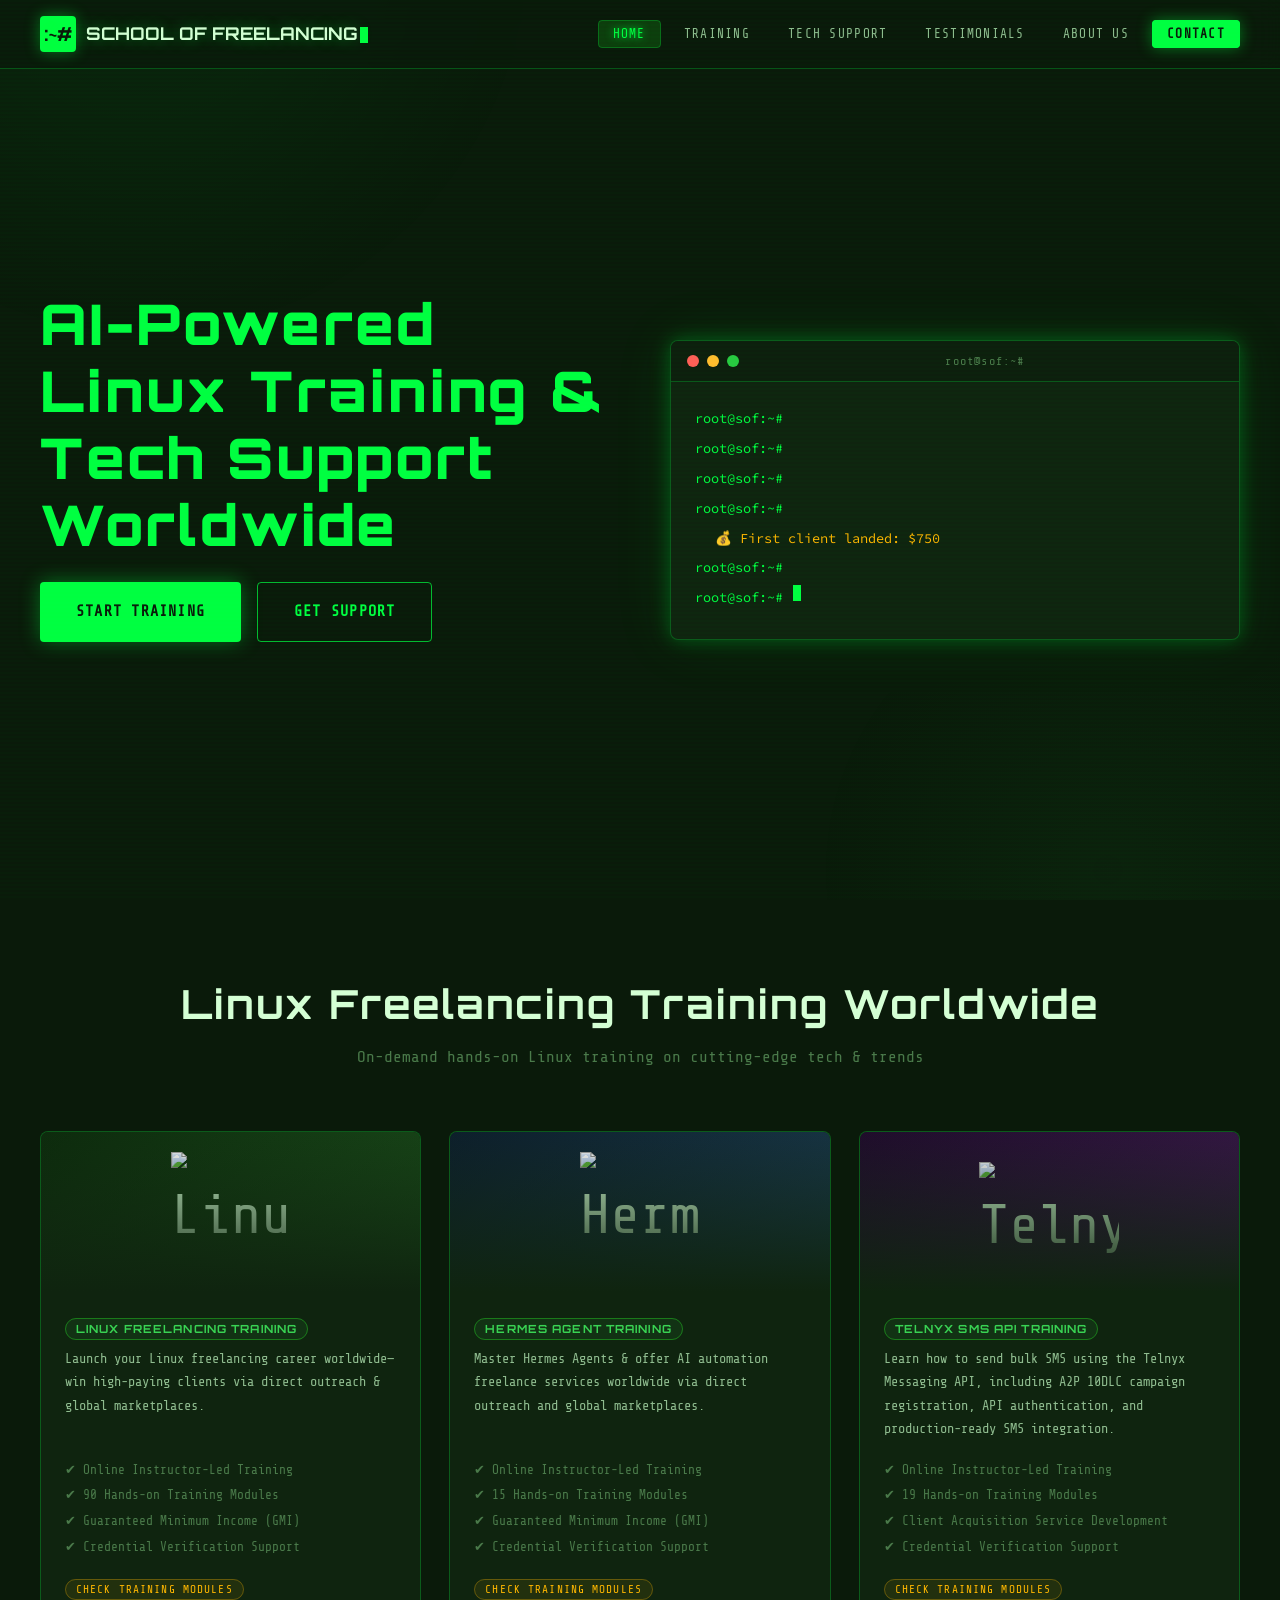
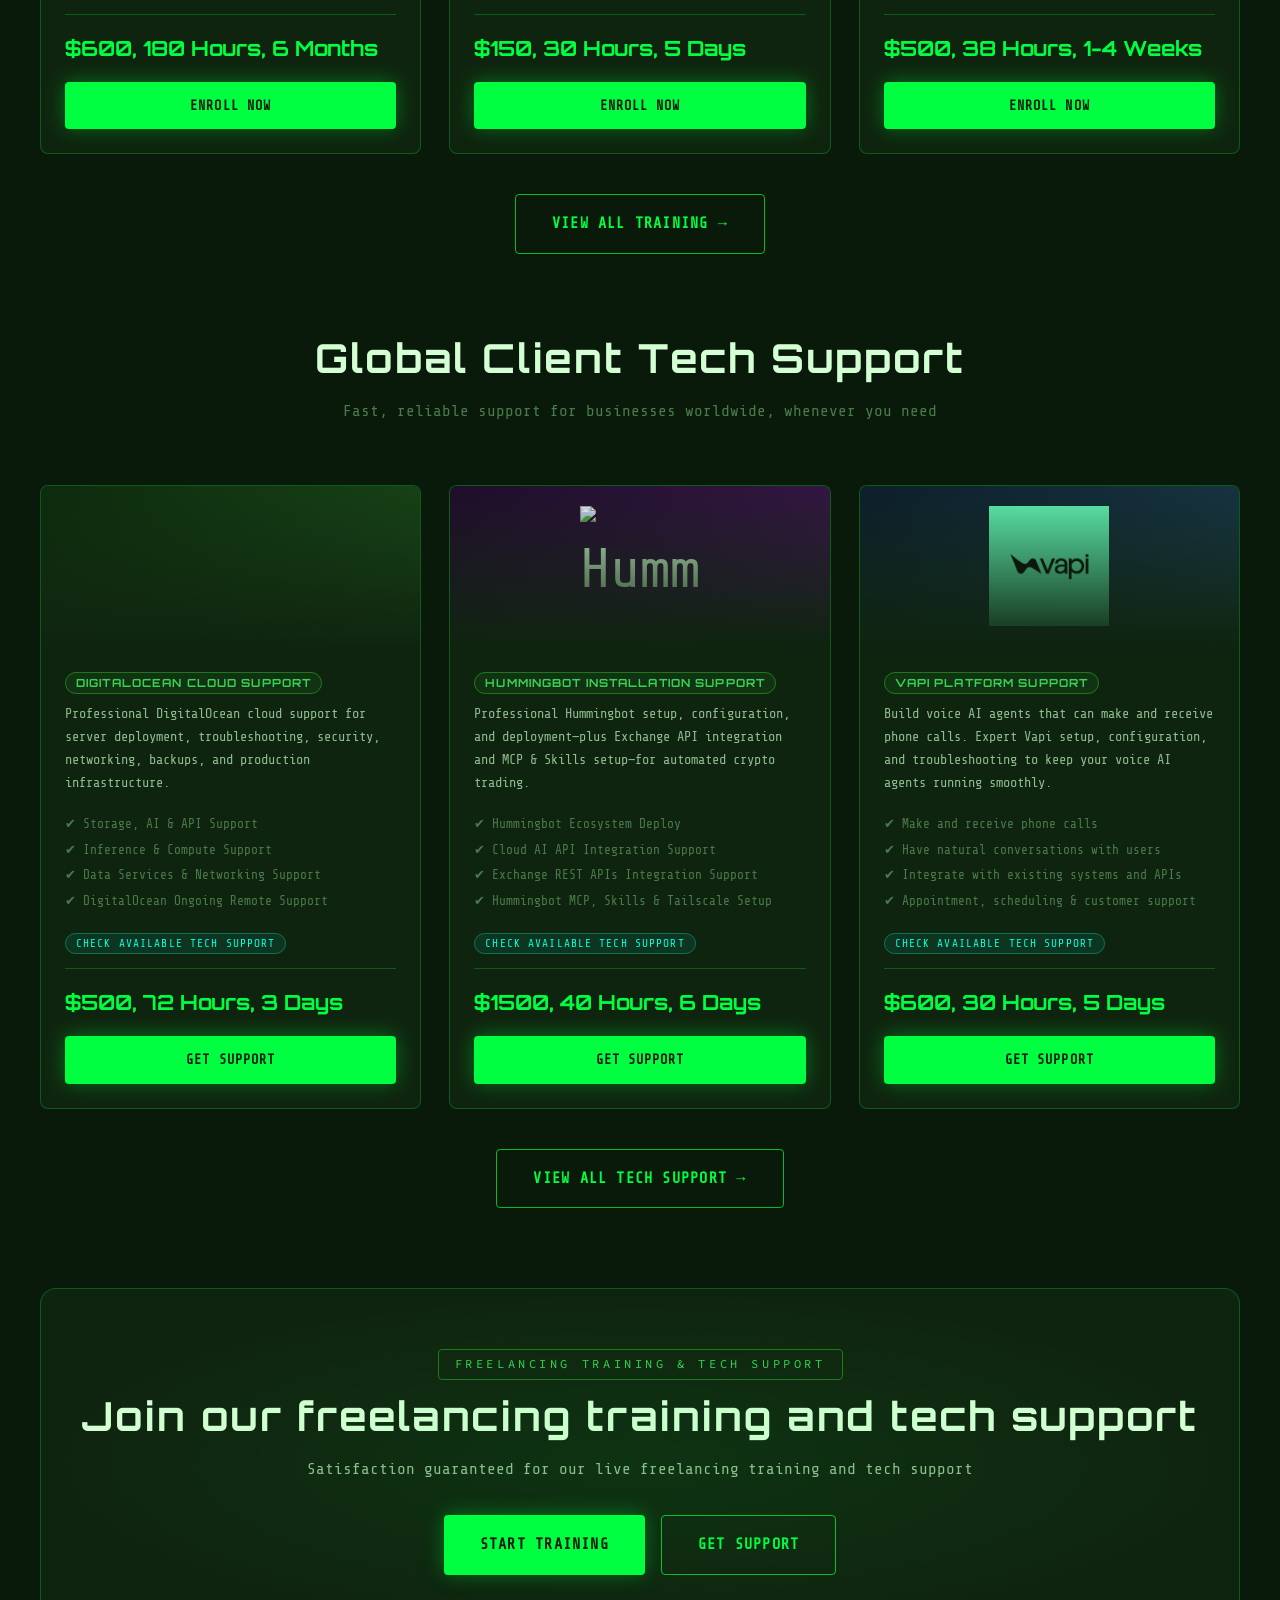
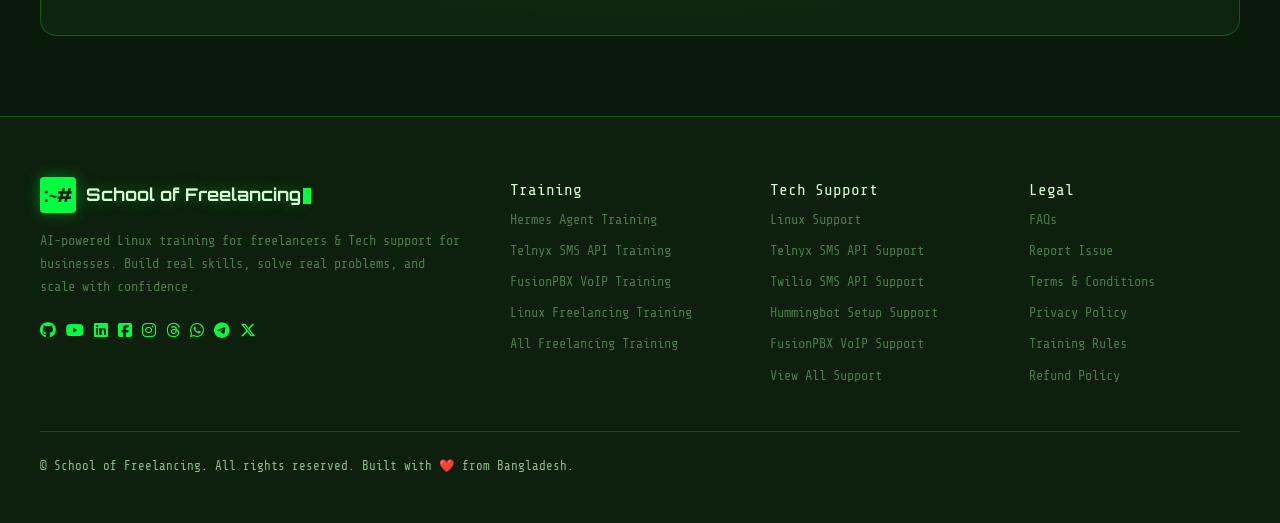
==== commit a5ffc994: "update index" ====
--- a/index.html
+++ b/index.html
@@ -3,16 +3,14 @@
 <head>
 <meta charset="UTF-8">
 <meta name="viewport" content="width=device-width, initial-scale=1.0">
-<title>Linux Freelancing Training & Cloud Support | School Of Freelancing | #1 Rated</title>
+<title>#1 Linux Freelancing Training & Tech Support | School of Freelancing</title>
 
 <!-- SEO Meta Tags -->
-<meta name="description" content="School of Freelancing: #1 rated Linux freelancing training & cloud support. 819+ students, 98% success rate. Guaranteed minimum income (GMI). Instructor-led, 90+ hands-on modules.">
-<meta name="keywords" content="linux freelancing training, linux system administration, cloud support, DevOps training, sysadmin freelance, remote work training, Linux certification, AI agent training">
+<meta name="description" content="#1 rated Linux freelancing training & cloud support. 819+ students, 98% success rate, GMI guaranteed. Instructor-led, 90+ hands-on modules.">
 <meta name="author" content="School of Freelancing">
 <meta name="robots" content="index, follow, max-snippet:-1, max-image-preview:large, max-video-preview:-1">
 <meta name="language" content="English">
 <meta name="revisit-after" content="7">
-<meta name="generator" content="School of Freelancing">
 
 <!-- Canonical -->
 <link rel="canonical" href="https://www.schooloffreelancing.com/">
@@ -26,7 +24,7 @@
 <meta property="og:type" content="website">
 <meta property="og:url" content="https://www.schooloffreelancing.com/">
 <meta property="og:title" content="Linux Freelancing Training & Cloud Support | School Of Freelancing">
-<meta property="og:description" content="#1 Linux freelancing training platform. 819+ students, 98% success rate, GMI guaranteed. Hands-on DevOps, AI, VoIP training for freelancers.">
+<meta property="og:description" content="#1 rated Linux freelancing training & cloud support. 819+ students, 98% success rate, GMI guaranteed. 90+ hands-on modules.">
 <meta property="og:image" content="https://www.schooloffreelancing.com/images/og-home.jpg">
 <meta property="og:image:width" content="1200">
 <meta property="og:image:height" content="630">
@@ -95,22 +93,6 @@
       }
     },
     {
-      "@type": "SearchAction",
-      "@id": "https://www.schooloffreelancing.com/#searchaction",
-      "target": {
-        "@type": "EntryPoint",
-        "urlTemplate": "https://www.schooloffreelancing.com/training.html?q={search_term_string}",
-        "actionPlatform": [
-          "http://schema.org/DesktopWebPlatform",
-          "http://schema.org/MobileWebPlatform"
-        ]
-      },
-      "query-input": [
-        "required name=search_term_string",
-        "required name=course_type"
-      ]
-    },
-    {
       "@type": "LocalBusiness",
       "@id": "https://www.schooloffreelancing.com/#localbusiness",
       "name": "School of Freelancing",
@@ -190,8 +172,44 @@
           "position": 1,
           "name": "Home",
           "item": "https://www.schooloffreelancing.com/"
+        },
+        {
+          "@type": "ListItem",
+          "position": 2,
+          "name": "Training",
+          "item": "https://www.schooloffreelancing.com/training.html"
+        },
+        {
+          "@type": "ListItem",
+          "position": 3,
+          "name": "Tech Support",
+          "item": "https://www.schooloffreelancing.com/support.html"
         }
       ]
+    },
+    {
+      "@type": "Service",
+      "serviceType": "DigitalOcean Cloud Support",
+      "provider": { "@id": "https://www.schooloffreelancing.com/#organization" },
+      "areaServed": "Worldwide",
+      "url": "https://www.schooloffreelancing.com/support.html",
+      "offers": { "@type": "Offer", "price": "500", "priceCurrency": "USD" }
+    },
+    {
+      "@type": "Service",
+      "serviceType": "Hummingbot Installation Support",
+      "provider": { "@id": "https://www.schooloffreelancing.com/#organization" },
+      "areaServed": "Worldwide",
+      "url": "https://www.schooloffreelancing.com/support.html",
+      "offers": { "@type": "Offer", "price": "1500", "priceCurrency": "USD" }
+    },
+    {
+      "@type": "Service",
+      "serviceType": "Vapi Platform Support",
+      "provider": { "@id": "https://www.schooloffreelancing.com/#organization" },
+      "areaServed": "Worldwide",
+      "url": "https://www.schooloffreelancing.com/support.html",
+      "offers": { "@type": "Offer", "price": "600", "priceCurrency": "USD" }
     },
     {
       "@type": "SiteNavigationElement",
@@ -269,18 +287,18 @@
 <canvas id="matrix-canvas" role="presentation" aria-hidden="true"></canvas>
 
 <!-- ===== NAVBAR ===== -->
-<nav class="navbar" role="navigation" aria-label="Main navigation">
+<nav class="navbar" aria-label="Main navigation">
   <div class="nav-container">
-    <a href="index.html" class="nav-logo" aria-label="School of Freelancing Home - #1 Linux Training Platform">
-      <div class="logo-icon" aria-hidden="false">:~#</div><span>SCHOOL OF FREELANCING<span class="cursor" aria-hidden="true"></span></span>
+    <a href="index.html" class="nav-logo" aria-label="#1 Linux Freelancing Training & Tech Support | School of Freelancing">
+      <div class="logo-icon" aria-hidden="true">:~#</div><span>SCHOOL OF FREELANCING<span class="cursor" aria-hidden="true"></span></span>
     </a>
-    <ul class="nav-links" id="nav-links" role="list">
-       <li><a href="index.html" class="active" target="_self">Home</a></li>
-      <li><a href="training.html" target="_self">Training</a></li>
-      <li><a href="support.html" target="_self">Tech Support</a></li>
-      <li><a href="testimonials.html" target="_self">Testimonials</a></li>
-      <li><a href="about.html" target="_self">About us</a></li>        
-      <li><a href="contact.html" class="nav-cta" target="_self">Contact</a></li>
+    <ul class="nav-links" id="nav-links">
+      <li><a href="index.html" class="active">Home</a></li>
+      <li><a href="training.html">Training</a></li>
+      <li><a href="support.html">Tech Support</a></li>
+      <li><a href="testimonials.html">Testimonials</a></li>
+      <li><a href="about.html">About us</a></li>
+      <li><a href="contact.html" class="nav-cta">Contact</a></li>
     </ul>
     <button class="nav-toggle" aria-label="Toggle mobile menu" aria-expanded="false" aria-controls="nav-links">
       <span></span><span></span><span></span>
@@ -292,17 +310,14 @@
 <section class="hero" aria-label="Hero section">
   <div class="hero-container">
     <div class="hero-content">
-     
       <h1 class="hero-title" data-reveal data-delay="100">
         AI-Powered Linux Training & Tech Support Worldwide
       </h1>
-
-      </p>
       <div class="hero-actions" data-reveal data-delay="300">
-       <a href="training.html" target="_self" class="btn btn-primary btn-lg">Start Training</a>
-        <a href="support.html" target="_self" class="btn btn-outline btn-lg">Get Support</a>
-      </div>
-          </div>
+        <a href="training.html" class="btn btn-primary btn-lg">Start Training</a>
+        <a href="support.html" class="btn btn-outline btn-lg">Get Support</a>
+      </div>
+    </div>
 
     <!-- Terminal Window -->
     <div class="terminal-window animate-float" data-reveal data-delay="200">
@@ -312,21 +327,21 @@
         <div class="terminal-dot dot-green"></div>
         <span class="terminal-title">root@sof:~#</span>
       </div>
-      
+
       <div class="terminal-body">
         <div class="terminal-line">
           <span class="prompt">root@sof:~#</span>
           <span class="cmd" data-typewriter="enroll --training=Linux Freelancing Training" data-speed="50"></span>
         </div>
         <div class="terminal-line">
-         <span class="prompt">root@sof:~#</span>
+          <span class="prompt">root@sof:~#</span>
           <span class="cmd" data-typewriter="Training enrolled successfully" data-speed="50" data-delay="1750"></span>
-                  </div>
+        </div>
         <div class="terminal-line">
-        <span class="prompt">root@sof:~#</span>
-                  <span class="cmd" data-typewriter="Loading training modules... 90 found" data-speed="50" data-delay="2850"></span>
-        </div>
-              <div class="terminal-line">
+          <span class="prompt">root@sof:~#</span>
+          <span class="cmd" data-typewriter="Loading training modules... 90 found" data-speed="50" data-delay="2850"></span>
+        </div>
+        <div class="terminal-line">
           <span class="prompt">root@sof:~#</span>
           <span class="cmd" data-typewriter="complete --module=89 'search Linux projects'" data-speed="55" data-delay="4500"></span>
         </div>
@@ -335,8 +350,7 @@
         </div>
         <div class="terminal-line">
           <span class="prompt">root@sof:~#</span>
-         <span class="cmd" data-typewriter="Income unlocked. search more Linux projects" data-speed="55" data-delay="6000"></span>
-          
+          <span class="cmd" data-typewriter="Income unlocked. search more Linux projects" data-speed="55" data-delay="6000"></span>
         </div>
         <div class="terminal-line">
           <span class="prompt">root@sof:~#</span>
@@ -348,7 +362,7 @@
 </section>
 
 <!-- ===== FEATURED TRAINING ===== -->
-<section class="section no-terminal-prompt">
+<section id="courses" class="section no-terminal-prompt" aria-labelledby="courses-heading">
   <div class="container">
     <div class="section-header">
       <h2 class="section-title" id="courses-heading"><span>Linux Freelancing Training Worldwide</span></h2>
@@ -356,66 +370,65 @@
     </div>
     <div class="courses-grid">
 
-<!-- Linux Freelancing Training -->
+      <!-- Linux Freelancing Training -->
       <article class="course-card" data-reveal data-delay="0">
-<div class="course-banner" style="background:linear-gradient(135deg,#0d2b0d,#1a4a1a);"><img width="40%" height="40%" src="./images/linux.png" alt="Linux Freelancing Training Course Icon"></div>
+        <div class="course-banner" style="background:linear-gradient(135deg,#0d2b0d,#1a4a1a);">
+          <img width="120" height="120" loading="lazy" src="./images/linux.png" alt="Linux Freelancing Training">
+        </div>
         <div class="course-body">
-       
-   <h3 class="course-title"><a href="https://github.com/SchoolOfFreelancing/Linux-Freelancing-Training.git/" target="_blank" alt="Linux Freelancing Training Course"><span class="tag tag-green">Linux Freelancing Training</a></h3>
+          <h3 class="course-title"><a href="https://github.com/SchoolOfFreelancing/Linux-Freelancing-Training.git/" target="_blank" rel="noopener"><span class="tag tag-green">Linux Freelancing Training</span></a></h3>
           <p class="course-desc">Launch your Linux freelancing career worldwide—win high-paying clients via direct outreach & global marketplaces.</p>
-            <ul style="font-size:0.8rem; color:var(--text-muted); margin-bottom:16px; padding-left:0;">
+          <ul style="font-size:0.8rem; color:var(--text-muted); margin-bottom:16px; padding-left:0;">
             <li style="margin-bottom:4px;">✔ Online Instructor-Led Training</li>
             <li style="margin-bottom:4px;">✔ 90 Hands-on Training Modules</li>
             <li style="margin-bottom:4px;">✔ Guaranteed Minimum Income (GMI)</li>
             <li>✔ Credential Verification Support</li>
           </ul>
-          
-             <div class="course-tags">
-                   <a href="https://github.com/SchoolOfFreelancing/Linux-Freelancing-Training.git/" target="_blank" alt="Linux Freelancing Training Course"><span class="tag tag-amber">Check Training Modules</span></a>
-                      </div>
-                      
-            <div class="course-meta">
+          <div class="course-tags">
+            <a href="https://github.com/SchoolOfFreelancing/Linux-Freelancing-Training.git/" target="_blank" rel="noopener"><span class="tag tag-amber">Check Training Modules</span></a>
+          </div>
+          <div class="course-meta">
             <div>
               <span class="course-price">$600, 180 Hours, 6 Months</span>
             </div>
-            
-          </div>
-          <a href="enrollment.html" target="_self" class="btn btn-primary" style="width:100%; justify-content:center;">Enroll Now</a>
+          </div>
+          <a href="enrollment.html" class="btn btn-primary" style="width:100%; justify-content:center;">Enroll Now</a>
         </div>
       </article>
 
-<!-- Hermes Agent Training -->
+      <!-- Hermes Agent Training -->
       <article class="course-card" data-reveal data-delay="100">
-        <div class="course-banner" style="background:linear-gradient(135deg,#0d1f2b,#1a3a4a);"><img width="40%" height="40%" src="./images/hermesagent.png" alt="Hermes Agent Training Course Icon"></div>
+        <div class="course-banner" style="background:linear-gradient(135deg,#0d1f2b,#1a3a4a);">
+          <img width="120" height="120" loading="lazy" src="./images/hermesagent.png" alt="Hermes Agent Training">
+        </div>
         <div class="course-body">
-          
-          <h3 class="course-title"><a href="https://github.com/SchoolOfFreelancing/Hermes-Agent-Training.git/" target="_blank" alt="Hermes Agent Training Course"><span class="tag tag-green">Hermes Agent Training</a></h3>
+          <h3 class="course-title"><a href="https://github.com/SchoolOfFreelancing/Hermes-Agent-Training.git/" target="_blank" rel="noopener"><span class="tag tag-green">Hermes Agent Training</span></a></h3>
           <p class="course-desc">Master Hermes Agents & offer AI automation freelance services worldwide via direct outreach and global marketplaces.</p>
-            <ul style="font-size:0.8rem; color:var(--text-muted); margin-bottom:16px; padding-left:0;">
+          <ul style="font-size:0.8rem; color:var(--text-muted); margin-bottom:16px; padding-left:0;">
             <li style="margin-bottom:4px;">✔ Online Instructor-Led Training</li>
             <li style="margin-bottom:4px;">✔ 15 Hands-on Training Modules</li>
             <li style="margin-bottom:4px;">✔ Guaranteed Minimum Income (GMI)</li>
             <li>✔ Credential Verification Support</li>
           </ul>
           <div class="course-tags">
-            <a href="https://github.com/SchoolOfFreelancing/Hermes-Agent-Training.git/" target="_blank" alt="Hermes Agent Training Course"><span class="tag tag-amber">Check Training Modules</span></a>
-                    </div>
+            <a href="https://github.com/SchoolOfFreelancing/Hermes-Agent-Training.git/" target="_blank" rel="noopener"><span class="tag tag-amber">Check Training Modules</span></a>
+          </div>
           <div class="course-meta">
             <div>
-             <span class="course-price">$150,  30 Hours, 5 Days</span>
-              </div>
-           
-          </div>
-          <a href="enrollment.html" target="_self" class="btn btn-primary" style="width:100%; justify-content:center;">Enroll Now</a>
+              <span class="course-price">$150, 30 Hours, 5 Days</span>
+            </div>
+          </div>
+          <a href="enrollment.html" class="btn btn-primary" style="width:100%; justify-content:center;">Enroll Now</a>
         </div>
       </article>
 
       <!-- Telnyx SMS Training -->
-    <article class="course-card" data-reveal data-delay="100" data-category="sms" id="smst">
-       <div class="course-banner" style="background:linear-gradient(135deg,#1f0d2b,#3a1a4a);"><img width="35%" height="25%" src="./images/telnyx.png" alt="Telnyx SMS API Training Course Icon"></div>
+      <article class="course-card" data-reveal data-delay="100" data-category="sms" id="smst">
+        <div class="course-banner" style="background:linear-gradient(135deg,#1f0d2b,#3a1a4a);">
+          <img width="140" height="100" loading="lazy" src="./images/telnyx.png" alt="Telnyx SMS API Training">
+        </div>
         <div class="course-body">
-        
-          <h2 class="course-title"><a href="https://github.com/SchoolOfFreelancing/Telnyx-SMS-API-Training.git/" target="_blank" alt="Telnyx SMS API Training Course"><span class="tag tag-green">Telnyx SMS API Training</span></a></h2>
+          <h3 class="course-title"><a href="https://github.com/SchoolOfFreelancing/Telnyx-SMS-API-Training.git/" target="_blank" rel="noopener"><span class="tag tag-green">Telnyx SMS API Training</span></a></h3>
           <p class="course-desc">Learn how to send bulk SMS using the Telnyx Messaging API, including A2P 10DLC campaign registration, API authentication, and production-ready SMS integration.</p>
           <ul style="font-size:0.8rem; color:var(--text-muted); margin-bottom:16px; padding-left:0;">
             <li style="margin-bottom:4px;">✔ Online Instructor-Led Training</li>
@@ -423,13 +436,11 @@
             <li style="margin-bottom:4px;">✔ Client Acquisition Service Development</li>
             <li>✔ Credential Verification Support</li>
           </ul>
-            <div class="course-tags">
- <a href="https://github.com/SchoolOfFreelancing/Telnyx-SMS-API-Training.git/" target="_blank" alt="Telnyx SMS API Training Course"><span class="tag tag-amber">Check Training Modules</span></a>
-          
+          <div class="course-tags">
+            <a href="https://github.com/SchoolOfFreelancing/Telnyx-SMS-API-Training.git/" target="_blank" rel="noopener"><span class="tag tag-amber">Check Training Modules</span></a>
           </div>
           <div class="course-meta">
-              <span class="course-price">$500,  38 Hours, 1-4 Weeks</span>
-          
+            <span class="course-price">$500, 38 Hours, 1-4 Weeks</span>
           </div>
           <a href="enrollment.html" class="btn btn-primary" style="width:100%;justify-content:center;">Enroll Now</a>
         </div>
@@ -437,105 +448,100 @@
 
     </div>
     <div class="text-center" style="margin-top:40px;" data-reveal>
-      <a href="training.html" target="_self" class="btn btn-outline btn-lg">View All Training →</a>
+      <a href="training.html" class="btn btn-outline btn-lg">View All Training →</a>
     </div>
   </div>
 </section>
 
 <!-- ===== FEATURED Support ===== -->
-<section>
+<section id="services" aria-labelledby="services-heading">
   <div class="container">
     <div class="section-header" data-reveal>
-      
       <h2 class="section-title" id="services-heading"><span>Global Client Tech Support</span></h2>
       <p class="section-subtitle">Fast, reliable support for businesses worldwide, whenever you need</p>
     </div>
     <div class="courses-grid">
 
-<!-- DigitalOcean Cloud Support -->
+      <!-- DigitalOcean Cloud Support -->
       <article class="course-card" data-reveal data-delay="0">
-      <div class="course-banner" style="background:linear-gradient(135deg,#0d2b0d,#1a4a1a);"><img width="40%" height="30%" src="./images/digitalocean.png" alt="DigitalOcean Cloud Support Icon"></div>
+        <div class="course-banner" style="background:linear-gradient(135deg,#0d2b0d,#1a4a1a);">
+        </div>
         <div class="course-body">
-         
-          <h3 class="course-title"><a href="https://github.com/SchoolOfFreelancing/DigitalOcean-Cloud-Support.git" target="_blank" alt="DigitalOcean Cloud Support"><span class="tag tag-green">DigitalOcean Cloud Support</span></a></h3>
+          <h3 class="course-title"><a href="https://github.com/SchoolOfFreelancing/DigitalOcean-Cloud-Support.git" target="_blank" rel="noopener"><span class="tag tag-green">DigitalOcean Cloud Support</span></a></h3>
           <p class="course-desc">Professional DigitalOcean cloud support for server deployment, troubleshooting, security, networking, backups, and production infrastructure.</p>
-           <ul style="font-size:0.8rem; color:var(--text-muted); margin-bottom:16px; padding-left:0;">
-                       <li style="margin-bottom:4px;">✔ Storage, AI & API Support</li>
+          <ul style="font-size:0.8rem; color:var(--text-muted); margin-bottom:16px; padding-left:0;">
+            <li style="margin-bottom:4px;">✔ Storage, AI & API Support</li>
             <li style="margin-bottom:4px;">✔ Inference & Compute Support</li>
             <li style="margin-bottom:4px;">✔ Data Services & Networking Support</li>
-
             <li>✔ DigitalOcean Ongoing Remote Support</li>
           </ul>
-                     <div class="course-tags">
-            <a href="https://github.com/SchoolOfFreelancing/DigitalOcean-Cloud-Support.git" target="_blank" alt="DigitalOcean Cloud Support"><span class="tag tag-cyan">Check Available Tech Support</span></a>
-          </div>
-                    <div class="course-meta">
+          <div class="course-tags">
+            <a href="https://github.com/SchoolOfFreelancing/DigitalOcean-Cloud-Support.git" target="_blank" rel="noopener"><span class="tag tag-cyan">Check Available Tech Support</span></a>
+          </div>
+          <div class="course-meta">
             <div>
-              <span class="course-price">$500,  72 Hours, 3 Days</span>
+              <span class="course-price">$500, 72 Hours, 3 Days</span>
             </div>
-            
-          </div>
-          <a href="get_support.html" target="_self" class="btn btn-primary" style="width:100%; justify-content:center;">Get Support</a>
+          </div>
+          <a href="get_support.html" class="btn btn-primary" style="width:100%; justify-content:center;">Get Support</a>
         </div>
       </article>
-      
-       <article class="course-card" data-reveal data-delay="200">
-        <div class="course-banner" style="background:linear-gradient(135deg,#1f0d2b,#3a1a4a);"><img width="40%" height="40%" src="./images/hummingbot.png" alt="Hummingbot Installation Support Icon"></div>
+
+      <!-- Hummingbot Installation Support -->
+      <article class="course-card" data-reveal data-delay="200">
+        <div class="course-banner" style="background:linear-gradient(135deg,#1f0d2b,#3a1a4a);">
+          <img width="120" height="120" loading="lazy" src="./images/hummingbot.png" alt="Hummingbot Installation Support">
+        </div>
         <div class="course-body">
-   
-          <h3 class="course-title"><a href="https://github.com/SchoolOfFreelancing/Hummingbot-Installation-Support.git" target="_blank" alt="Hummingbot Installation Support"><span class="tag tag-green">Hummingbot Installation Support</span></a></h3>
+          <h3 class="course-title"><a href="https://github.com/SchoolOfFreelancing/Hummingbot-Installation-Support.git" target="_blank" rel="noopener"><span class="tag tag-green">Hummingbot Installation Support</span></a></h3>
           <p class="course-desc">Professional Hummingbot setup, configuration, and deployment—plus Exchange API integration and MCP & Skills setup—for automated crypto trading.</p>
-           <ul style="font-size:0.8rem; color:var(--text-muted); margin-bottom:16px; padding-left:0;">
+          <ul style="font-size:0.8rem; color:var(--text-muted); margin-bottom:16px; padding-left:0;">
             <li style="margin-bottom:4px;">✔ Hummingbot Ecosystem Deploy</li>
             <li style="margin-bottom:4px;">✔ Cloud AI API Integration Support</li>
             <li style="margin-bottom:4px;">✔ Exchange REST APIs Integration Support</li>
             <li>✔ Hummingbot MCP, Skills & Tailscale Setup</li>
-            </ul>  
-            <div class="course-tags">
-                  
- <a href="https://github.com/SchoolOfFreelancing/Hummingbot-Installation-Support.git" target="_blank" alt="Hummingbot Installation Support"><span class="tag tag-cyan">Check Available Tech Support</span></a>
- 
-          </div>
-         
+          </ul>
+          <div class="course-tags">
+            <a href="https://github.com/SchoolOfFreelancing/Hummingbot-Installation-Support.git" target="_blank" rel="noopener"><span class="tag tag-cyan">Check Available Tech Support</span></a>
+          </div>
           <div class="course-meta">
             <div>
-         <span class="course-price">$1500,  40 Hours, 6 Days</span>
+              <span class="course-price">$1500, 40 Hours, 6 Days</span>
             </div>
-         
-          </div>
-          <a href="get_support.html" target="_self" class="btn btn-primary" style="width:100%; justify-content:center;">Get Support</a>
-                  </div>
+          </div>
+          <a href="get_support.html" class="btn btn-primary" style="width:100%; justify-content:center;">Get Support</a>
+        </div>
       </article>
 
+      <!-- Vapi Platform Support -->
       <article class="course-card" data-reveal data-delay="100">
-        <div class="course-banner" style="background:linear-gradient(135deg,#0d1f2b,#1a3a4a);"><img src="./images/vapilogo.png" alt="Vapi Platform Support Icon"></div>
+        <div class="course-banner" style="background:linear-gradient(135deg,#0d1f2b,#1a3a4a);">
+          <img width="120" height="120" loading="lazy" src="./images/vapilogo.png" alt="Vapi Platform Support">
+        </div>
         <div class="course-body">
-          
-          <h3 class="course-title"><a href="https://github.com/SchoolOfFreelancing/Vapi-Platform-Support.git" target="_blank" alt="Vapi Platform Support"><span class="tag tag-green">Vapi Platform Support</span></a></h3>
+          <h3 class="course-title"><a href="https://github.com/SchoolOfFreelancing/Vapi-Platform-Support.git" target="_blank" rel="noopener"><span class="tag tag-green">Vapi Platform Support</span></a></h3>
           <p class="course-desc">Build voice AI agents that can make and receive phone calls. Expert Vapi setup, configuration, and troubleshooting to keep your voice AI agents running smoothly.</p>
-           <ul style="font-size:0.8rem; color:var(--text-muted); margin-bottom:16px; padding-left:0;">
+          <ul style="font-size:0.8rem; color:var(--text-muted); margin-bottom:16px; padding-left:0;">
             <li style="margin-bottom:4px;">✔ Make and receive phone calls</li>
             <li style="margin-bottom:4px;">✔ Have natural conversations with users</li>
             <li style="margin-bottom:4px;">✔ Integrate with existing systems and APIs</li>
             <li>✔ Appointment, scheduling & customer support</li>
           </ul>
           <div class="course-tags">
-                    <a href="https://github.com/SchoolOfFreelancing/Vapi-Platform-Support.git" target="_blank" alt="Vapi Platform Support"><span class="tag tag-cyan">Check Available Tech Support</span></a>
+            <a href="https://github.com/SchoolOfFreelancing/Vapi-Platform-Support.git" target="_blank" rel="noopener"><span class="tag tag-cyan">Check Available Tech Support</span></a>
           </div>
           <div class="course-meta">
             <div>
-            <span class="course-price">$600,  30 Hours, 5 Days</span>
-              </div>
-          
-          </div>
-          <a href="get_support.html" target="_self" class="btn btn-primary" style="width:100%; justify-content:center;">Get Support</a>
+              <span class="course-price">$600, 30 Hours, 5 Days</span>
+            </div>
+          </div>
+          <a href="get_support.html" class="btn btn-primary" style="width:100%; justify-content:center;">Get Support</a>
         </div>
       </article>
-  
 
     </div>
     <div class="text-center" style="margin-top:40px;" data-reveal>
-      <a href="support.html" target="_self" class="btn btn-outline btn-lg">View Tech All Support →</a>
+      <a href="support.html" class="btn btn-outline btn-lg">View All Tech Support →</a>
     </div>
   </div>
 </section>
@@ -544,78 +550,75 @@
 <section class="section" aria-label="Call to action">
   <div class="container">
     <div class="cta-banner" data-reveal>
-      <span class="section-label">Get professional training and expert Support</span>
-      <h2><span style="color:var(--text-primary)">Top-rated freelancing training and Support</span></h2>
-      <p>Satisfaction guaranteed for our live freelancing training and Support</p>
+      <span class="section-label">Freelancing Training & Tech Support</span>
+      <h2><span style="color:var(--text-primary)">Join our freelancing training and tech support</span></h2>
+      <p>Satisfaction guaranteed for our live freelancing training and tech support</p>
       <div class="cta-actions">
-        <a href="training.html" target="_self" class="btn btn-primary btn-lg">Start Training</a>
-        <a href="support.html" target="_self" class="btn btn-outline btn-lg">Get Support</a>
+        <a href="training.html" class="btn btn-primary btn-lg">Start Training</a>
+        <a href="support.html" class="btn btn-outline btn-lg">Get Support</a>
       </div>
     </div>
   </div>
 </section>
 
 <!-- ===== FOOTER ===== -->
-<footer class="footer" role="contentinfo">
+<footer class="footer">
   <div class="container">
     <div class="footer-grid">
       <div class="footer-brand">
         <a href="index.html" class="nav-logo" style="display:inline-flex; margin-bottom:16px;">
-          <div class="logo-icon" aria-hidden="true">$_</div>
-          <span>School of Freelancing</span>
+          <div class="logo-icon" aria-hidden="true">:~#</div>
+          <span>School of Freelancing<span class="cursor" aria-hidden="true"></span></span>
         </a>
-       <p>AI-powered Linux training for freelancers & Tech support for businesses. Build real skills, solve real problems, and scale with confidence.</p>
+        <p>AI-powered Linux training for freelancers & Tech support for businesses. Build real skills, solve real problems, and scale with confidence.</p>
         <div class="footer-social">
-<a href="https://github.com/SchoolOfFreelancing" target="_blank" rel="noopener noreferrer" aria-label="School of Freelancing on GitHub"><i class="fa-brands fa-github"></i></a>
-<a href="https://www.youtube.com/@SchoolOfFreelancing" target="_blank" rel="noopener noreferrer" aria-label="School of Freelancing on YouTube"><i class="fa-brands fa-youtube"></i></a>
-<a href="https://www.linkedin.com/company/schooloffreelancing" target="_blank" rel="noopener noreferrer" aria-label="School of Freelancing on LinkedIn"><i class="fa-brands fa-linkedin"></i></a>
-<a href="https://www.facebook.com/SchoolOfFreelancing" target="_blank" rel="noopener noreferrer" aria-label="School of Freelancing on Facebook"><i class="fa-brands fa-square-facebook"></i></a>
-<a href="https://instagram.com/schooloffreelancing" target="_blank" rel="noopener noreferrer" aria-label="School of Freelancing on Instagram"><i class="fa-brands fa-instagram"></i></a>
-<a href="https://www.threads.com/schooloffreelancing" target="_blank" rel="noopener noreferrer" aria-label="School of Freelancing on Threads"><i class="fa-brands fa-threads"></i></a>
-<a href="https://wa.me/8801748973769" target="_blank" rel="noopener noreferrer" aria-label="Contact School of Freelancing on WhatsApp"><i class="fa-brands fa-whatsapp"></i></a>
-<a href="https://t.me/SchoolOfFreelancingTraining" target="_blank" rel="noopener noreferrer" aria-label="School of Freelancing on Telegram"><i class="fa-brands fa-telegram"></i></a>
-<a href="https://x.com/FreelancingOf" target="_blank" rel="noopener noreferrer" aria-label="School of Freelancing on X (Twitter)"><i class="fa-brands fa-x-twitter"></i></a>
-   
-  </div>
+          <a href="https://github.com/SchoolOfFreelancing" target="_blank" rel="noopener noreferrer"><i class="fa-brands fa-github"></i></a>
+          <a href="https://www.youtube.com/@SchoolOfFreelancing" target="_blank" rel="noopener noreferrer"><i class="fa-brands fa-youtube"></i></a>
+          <a href="https://www.linkedin.com/company/schooloffreelancing" target="_blank" rel="noopener noreferrer"><i class="fa-brands fa-linkedin"></i></a>
+          <a href="https://www.facebook.com/SchoolOfFreelancing" target="_blank" rel="noopener noreferrer"><i class="fa-brands fa-square-facebook"></i></a>
+          <a href="https://instagram.com/schooloffreelancing" target="_blank" rel="noopener noreferrer"><i class="fa-brands fa-instagram"></i></a>
+          <a href="https://www.threads.com/schooloffreelancing" target="_blank" rel="noopener noreferrer"><i class="fa-brands fa-threads"></i></a>
+          <a href="https://wa.me/8801748973769" target="_blank" rel="noopener noreferrer"><i class="fa-brands fa-whatsapp"></i></a>
+          <a href="https://t.me/SchoolOfFreelancingTraining" target="_blank" rel="noopener noreferrer"><i class="fa-brands fa-telegram"></i></a>
+          <a href="https://x.com/FreelancingOf" target="_blank" rel="noopener noreferrer"><i class="fa-brands fa-x-twitter"></i></a>
+        </div>
       </div>
       <div class="footer-col">
-        <h4>Training</h4>
+        <span>Training</span>
         <ul class="footer-links">
-                  <li><a href="training.html" target="_self">Hermes Agent Training</a></li>
-                  <li><a href="training.html" target="_self">Telnyx SMS API Training</a></li>
-                  <li><a href="training.html" target="_self">FusionPBX VoIP Training</a></li>
-                  <li><a href="training.html" target="_self">Linux Freelancing Training</a></li>
-                  <li><a href="training.html" target="_self">OpenClaw Hands-on Training</a></li>
-                  <li><a href="training.html" target="_self">All Freelancing Training</a></li>
+          <li><a href="training.html">Hermes Agent Training</a></li>
+          <li><a href="training.html">Telnyx SMS API Training</a></li>
+          <li><a href="training.html">FusionPBX VoIP Training</a></li>
+          <li><a href="training.html">Linux Freelancing Training</a></li>
+          <li><a href="training.html">All Freelancing Training</a></li>
         </ul>
       </div>
-      
       <div class="footer-col">
-        <h4>Tech Support</h4>
+        <span>Tech Support</span>
         <ul class="footer-links">
-          <li><a href="support.html" target="_self">Linux Support</a></li>
-          <li><a href="support.html" target="_self">Telnyx SMS API Support</a></li>
-          <li><a href="support.html" target="_self">Twilio SMS API Support</a></li>
-          <li><a href="support.html" target="_self">Hummingbot Setup Support</a></li>
-          <li><a href="support.html" target="_self">FusionPBX VoIP Support</a></li>
-          <li><a href="support.html" target="_self">View All Support</a></li>
+          <li><a href="support.html">Linux Support</a></li>
+          <li><a href="support.html">Telnyx SMS API Support</a></li>
+          <li><a href="support.html">Twilio SMS API Support</a></li>
+          <li><a href="support.html">Hummingbot Setup Support</a></li>
+          <li><a href="support.html">FusionPBX VoIP Support</a></li>
+          <li><a href="support.html">View All Support</a></li>
         </ul>
       </div>
       <div class="footer-col">
-         <h4>Legal</h4>
+        <span>Legal</span>
         <ul class="footer-links">
-          <li><a href="faq.html" target="_self">FAQs</a></li>
-          <li><a href="https://github.com/SchoolOfFreelancing/Back-Office/issues/new" target="_blank">Report Issue</a></li>
-          <li><a href="https://docs.google.com/document/d/100hITwSCOdhseu5dZUq9zSGKJ6lehx1i80rg6lJYVqQ/edit?usp=sharing" target="_blank">Terms & Conditions</a></li>
-          <li><a href="https://docs.google.com/document/d/1gsSzuGvcHM8JjuwuH_Uu_bcG5LkAZFlLJZ4UNJGlP7I/edit?usp=sharing" target="_blank">Privacy Policy</a></li>
-          <li><a href="https://github.com/SchoolOfFreelancing/Back-Office/wiki" target="_blank">Training Rules</a></li>
-          <li><a href="https://github.com/SchoolOfFreelancing/Back-Office/wiki/Refund-Policy" target="_blank">Refund Policy</a></li>
+          <li><a href="faq.html">FAQs</a></li>
+          <li><a href="https://github.com/SchoolOfFreelancing/Back-Office/issues/new" target="_blank" rel="noopener">Report Issue</a></li>
+          <li><a href="https://docs.google.com/document/d/100hITwSCOdhseu5dZUq9zSGKJ6lehx1i80rg6lJYVqQ/edit?usp=sharing" target="_blank" rel="noopener">Terms & Conditions</a></li>
+          <li><a href="https://docs.google.com/document/d/1gsSzuGvcHM8JjuwuH_Uu_bcG5LkAZFlLJZ4UNJGlP7I/edit?usp=sharing" target="_blank" rel="noopener">Privacy Policy</a></li>
+          <li><a href="https://github.com/SchoolOfFreelancing/Back-Office/wiki" target="_blank" rel="noopener">Training Rules</a></li>
+          <li><a href="https://github.com/SchoolOfFreelancing/Back-Office/wiki/Refund-Policy" target="_blank" rel="noopener">Refund Policy</a></li>
         </ul>
       </div>
     </div>
     <div class="footer-bottom">
       <p>© School of Freelancing. All rights reserved. Built with ❤️ from Bangladesh.</p>
-   </div>
+    </div>
   </div>
 </footer>
 
